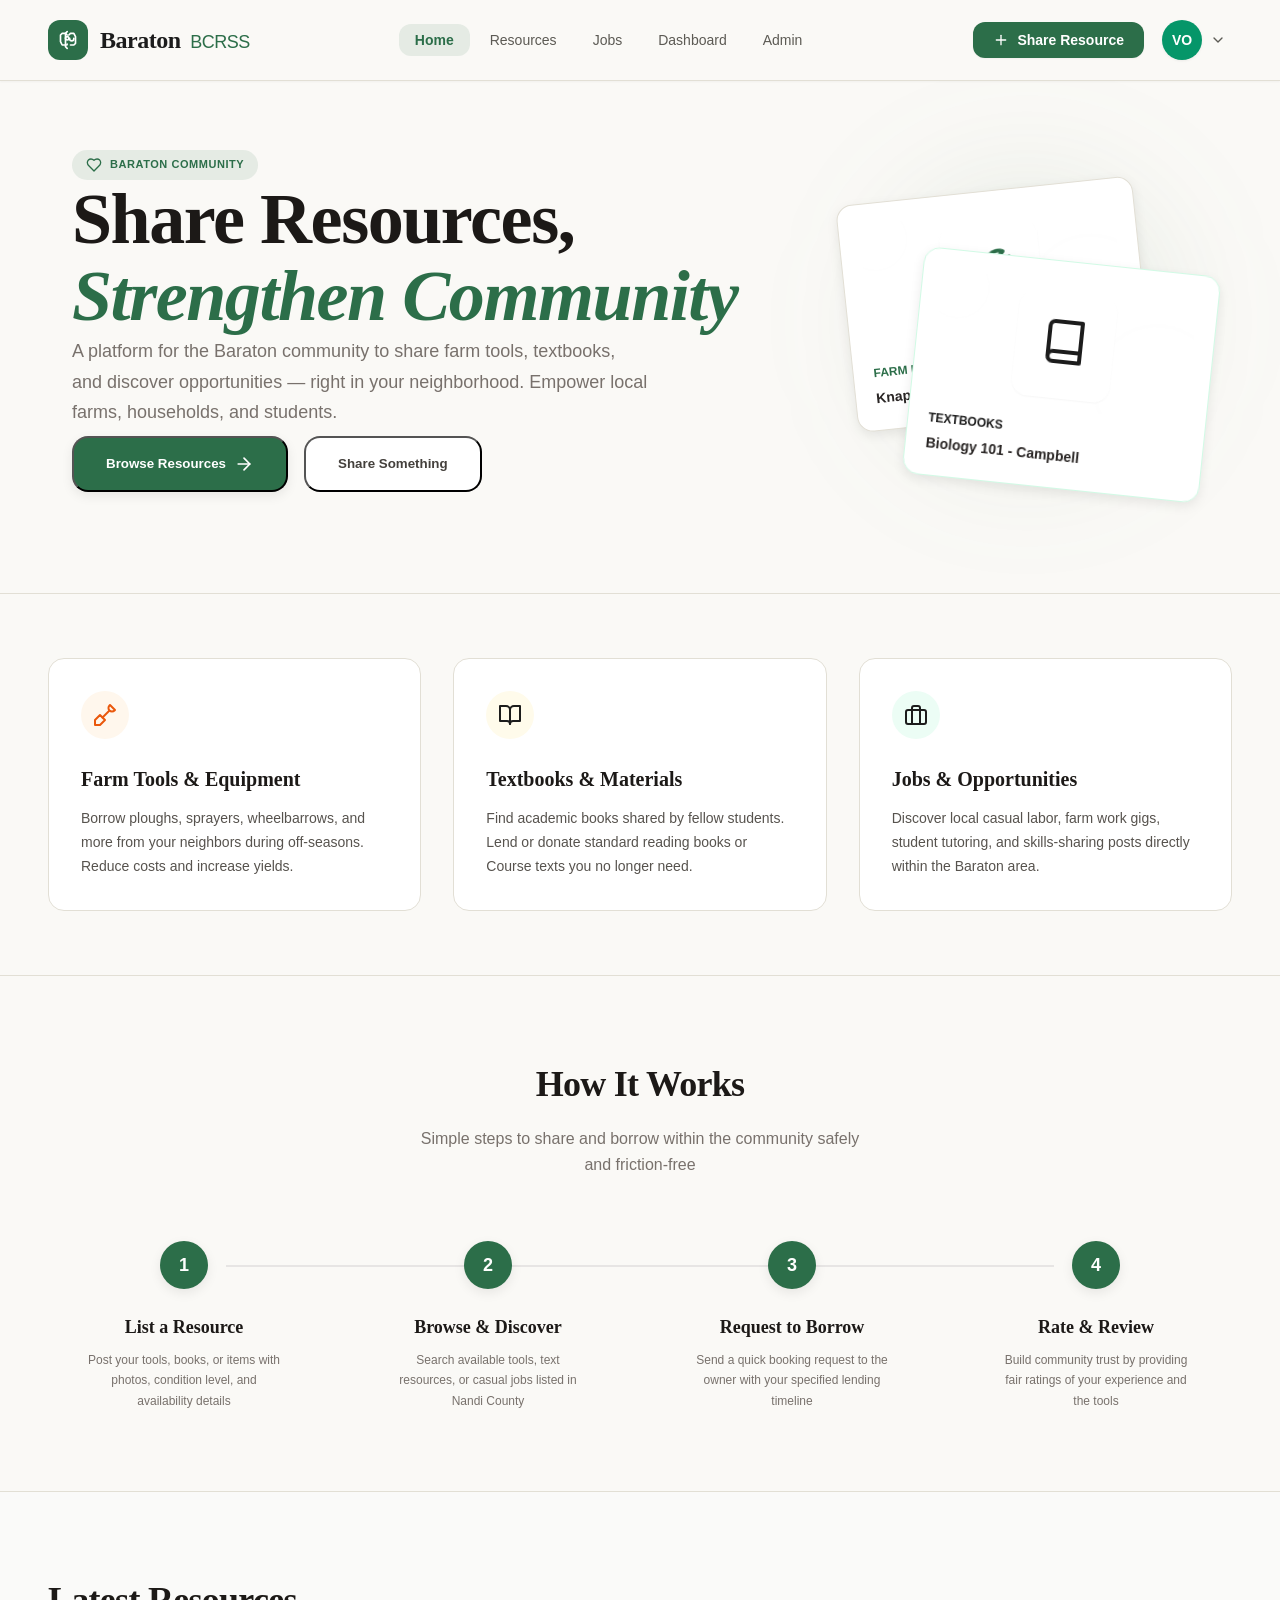
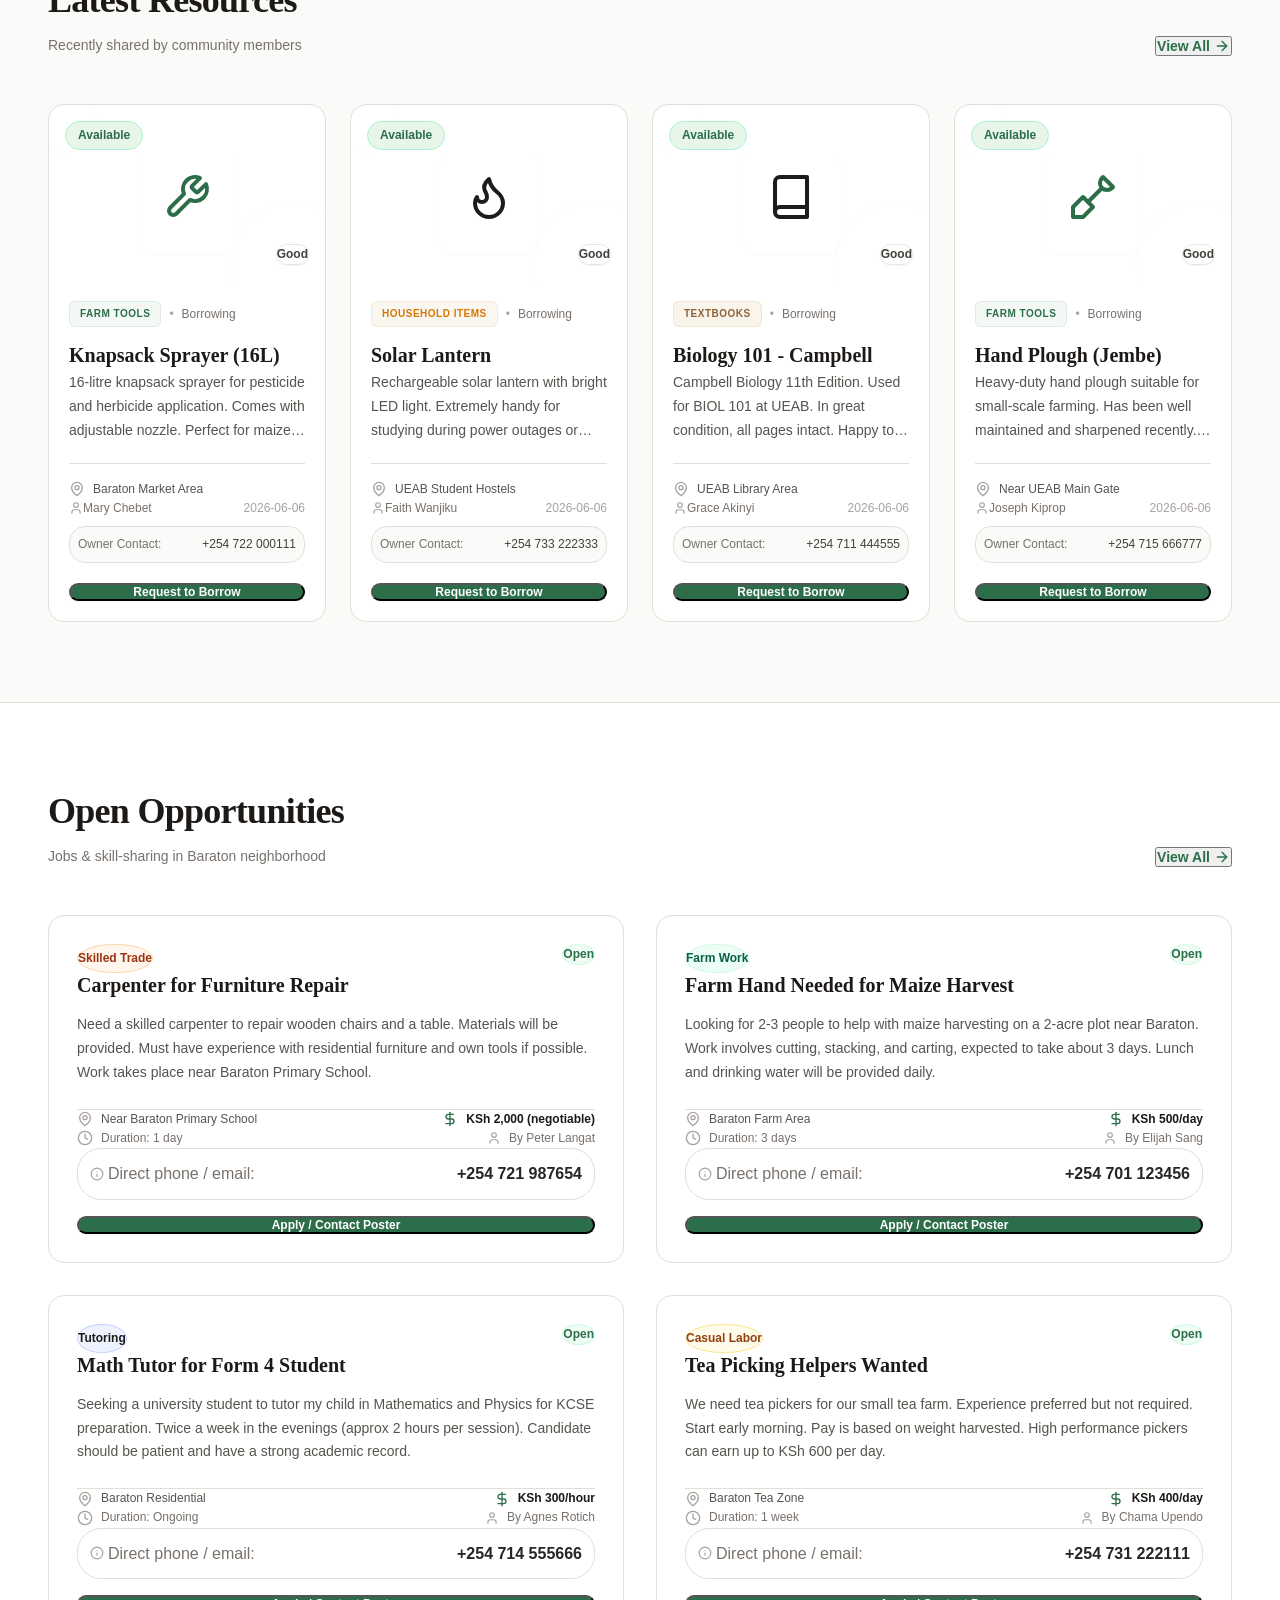
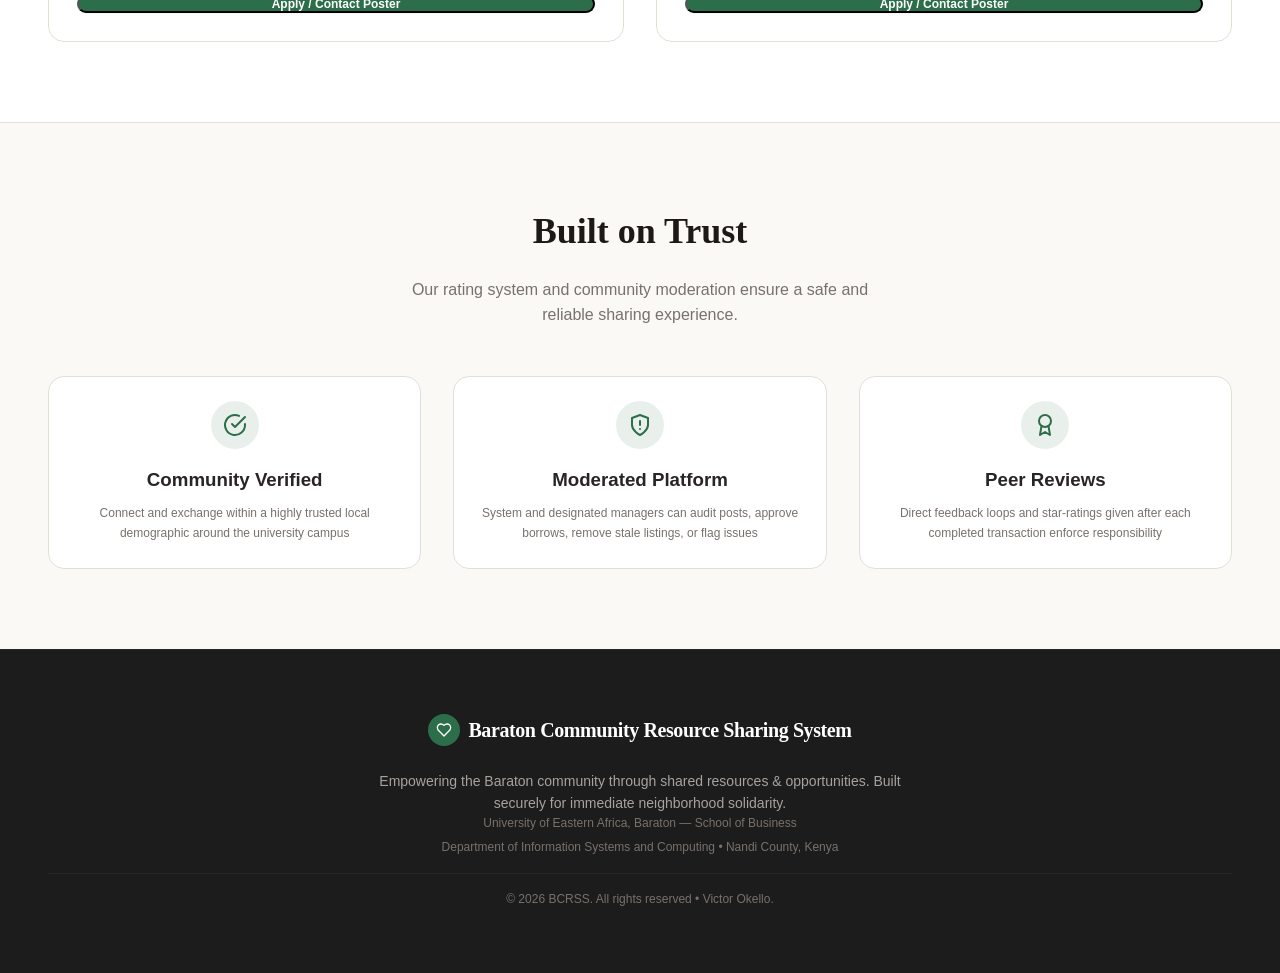
==== frontend/index.html @ 769b5e8b "Restructure repo into backend/ and frontend/ folders\n\n- Moved all Django backend code into backend" ====
<!DOCTYPE html>
<html lang="en">
<head>
  <meta charset="UTF-8">
  <meta name="viewport" content="width=device-width, initial-scale=1.0">
  <title>BCRSS - Baraton Community Resource Sharing System</title>
  <link rel="stylesheet" href="css/style.css">
</head>
<body>
  <div id="app"></div>

  <!-- Modals Container -->
  <div id="modal-container"></div>

  <script src="js/data.js"></script>
  <script src="js/api.js"></script>
  <script src="js/components.js"></script>
  <script src="js/app.js"></script>
</body>
</html>
---- frontend/css/style.css ----
/* ============================================
   BCRSS - Baraton Community Resource Sharing System
   Complete Stylesheet
   ============================================ */

/* ---------- CSS Variables (Design System) ---------- */
:root {
  --color-bg: #faf9f6;
  --color-primary: #2c6e49;
  --color-primary-hover: #205234;
  --color-primary-light: rgba(44, 110, 73, 0.1);
  --color-primary-xlight: rgba(44, 110, 73, 0.05);
  --color-text-dark: #1c1c1c;
  --color-text-medium: #5c5a54;
  --color-text-light: #a8a29e;
  --color-text-muted: #999;
  --color-border: #e2dfd5;
  --color-border-light: #f0ede5;
  --color-card-bg: #ffffff;
  --color-footer-bg: #1c1c1c;
  --color-success: #2c6e49;
  --color-warning: #d97706;
  --color-error: #dc2626;
  --color-available: #2c6e49;
  --color-available-bg: #e8f5e9;
  --color-borrowed: #92400e;
  --color-borrowed-bg: #fef3c7;
  --color-open: #2c6e49;
  --color-open-bg: #e8f5e9;
  --color-filled: #78716c;
  --color-filled-bg: #f5f5f4;

  --font-serif: Georgia, 'Times New Roman', Times, serif;
  --font-sans: -apple-system, BlinkMacSystemFont, 'Segoe UI', Roboto, sans-serif;

  --radius-sm: 8px;
  --radius-md: 12px;
  --radius-lg: 16px;
  --radius-xl: 24px;
  --shadow-xs: 0 1px 2px rgba(0, 0, 0, 0.04);
  --shadow-sm: 0 1px 3px rgba(0, 0, 0, 0.06);
  --shadow-md: 0 4px 12px rgba(0, 0, 0, 0.08);
  --shadow-lg: 0 8px 24px rgba(0, 0, 0, 0.1);
  --shadow-xl: 0 16px 48px rgba(0, 0, 0, 0.15);
}

/* ---------- Reset & Base ---------- */
*, *::before, *::after {
  margin: 0;
  padding: 0;
  box-sizing: border-box;
}

html {
  scroll-behavior: smooth;
  -webkit-font-smoothing: antialiased;
  -moz-osx-font-smoothing: grayscale;
}

body {
  font-family: var(--font-sans);
  background: var(--color-bg);
  color: var(--color-text-dark);
  line-height: 1.6;
  min-height: 100vh;
}

img { max-width: 100%; display: block; }
a { color: inherit; text-decoration: none; }
button { cursor: pointer; font-family: inherit; }
input, select, textarea { font-family: inherit; }

::selection {
  background: var(--color-primary);
  color: white;
}

/* ---------- Layout Utilities ---------- */
.container {
  max-width: 1280px;
  margin: 0 auto;
  padding: 0 24px;
}

@media (min-width: 640px) {
  .container { padding: 0 32px; }
}
@media (min-width: 1024px) {
  .container { padding: 0 48px; }
}

.page-section {
  padding: 40px 0;
}

.min-h-screen {
  min-height: 100vh;
}

/* ---------- Flex & Grid ---------- */
.flex { display: flex; }
.flex-col { flex-direction: column; }
.flex-row { flex-direction: row; }
.flex-wrap { flex-wrap: wrap; }
.flex-1 { flex: 1; }
.items-center { align-items: center; }
.items-start { align-items: flex-start; }
.items-end { align-items: flex-end; }
.justify-center { justify-content: center; }
.justify-between { justify-content: space-between; }
.justify-end { justify-content: flex-end; }
.gap-1 { gap: 4px; }
.gap-2 { gap: 8px; }
.gap-3 { gap: 12px; }
.gap-4 { gap: 16px; }
.gap-6 { gap: 24px; }
.gap-8 { gap: 32px; }
.space-x-1 > * + * { margin-left: 4px; }
.space-x-1_5 > * + * { margin-left: 6px; }
.space-x-2 > * + * { margin-left: 8px; }
.space-x-3 > * + * { margin-left: 12px; }
.space-x-4 > * + * { margin-left: 16px; }
.space-y-1 > * + * { margin-top: 4px; }
.space-y-2 > * + * { margin-top: 8px; }
.space-y-3 > * + * { margin-top: 12px; }
.space-y-4 > * + * { margin-top: 16px; }
.space-y-6 > * + * { margin-top: 24px; }

.grid { display: grid; }
.grid-cols-1 { grid-template-columns: repeat(1, 1fr); }
.grid-cols-2 { grid-template-columns: repeat(2, 1fr); }
.grid-cols-3 { grid-template-columns: repeat(3, 1fr); }
.grid-cols-4 { grid-template-columns: repeat(4, 1fr); }
.grid-cols-12 { grid-template-columns: repeat(12, 1fr); }

/* ---------- Typography ---------- */
.font-serif { font-family: var(--font-serif); }
.font-sans { font-family: var(--font-sans); }
.font-bold { font-weight: 700; }
.font-semibold { font-weight: 600; }
.font-medium { font-weight: 500; }
.font-normal { font-weight: 400; }
.italic { font-style: italic; }
.tracking-tight { letter-spacing: -0.02em; }
.tracking-wide { letter-spacing: 0.02em; }
.tracking-wider { letter-spacing: 0.05em; }
.tracking-widest { letter-spacing: 0.1em; }
.uppercase { text-transform: uppercase; }
.capitalize { text-transform: capitalize; }
.truncate { overflow: hidden; text-overflow: ellipsis; white-space: nowrap; }
.text-left { text-align: left; }
.text-center { text-align: center; }
.text-right { text-align: right; }
.line-clamp-1 { display: -webkit-box; -webkit-line-clamp: 1; -webkit-box-orient: vertical; overflow: hidden; }
.line-clamp-2 { display: -webkit-box; -webkit-line-clamp: 2; -webkit-box-orient: vertical; overflow: hidden; }
.line-clamp-3 { display: -webkit-box; -webkit-line-clamp: 3; -webkit-box-orient: vertical; overflow: hidden; }
.line-clamp-4 { display: -webkit-box; -webkit-line-clamp: 4; -webkit-box-orient: vertical; overflow: hidden; }
.leading-relaxed { line-height: 1.7; }
.leading-tight { line-height: 1.2; }
.break-words { word-break: break-word; }

.text-xs { font-size: 12px; }
.text-sm { font-size: 14px; }
.text-base { font-size: 16px; }
.text-lg { font-size: 18px; }
.text-xl { font-size: 20px; }
.text-2xl { font-size: 24px; }
.text-3xl { font-size: 30px; }
.text-4xl { font-size: 36px; }
.text-5xl { font-size: 48px; }
.text-6xl { font-size: 60px; }
.text-7xl { font-size: 72px; }

/* ---------- Colors (Text) ---------- */
.text-primary { color: var(--color-primary); }
.text-dark { color: var(--color-text-dark); }
.text-medium { color: var(--color-text-medium); }
.text-light { color: var(--color-text-light); }
.text-muted { color: var(--color-text-muted); }
.text-white { color: white; }
.text-error { color: var(--color-error); }
.text-warning { color: var(--color-warning); }
.text-amber-400 { color: #fbbf24; }
.text-amber-800 { color: #92400e; }
.text-red-600 { color: #dc2626; }
.text-red-800 { color: #991b1b; }
.text-stone-300 { color: #d6d3d1; }
.text-stone-400 { color: #a8a29e; }
.text-stone-500 { color: #78716c; }
.text-stone-600 { color: #57534e; }
.text-stone-700 { color: #44403c; }
.text-stone-800 { color: #292524; }
.text-stone-900 { color: #1c1917; }
.text-emerald-800 { color: #065f46; }
.text-orange-600 { color: #ea580c; }
.text-orange-800 { color: #9a3412; }
.text-indigo-500 { color: #6366f1; }

/* ---------- Backgrounds ---------- */
.bg-primary { background: var(--color-primary); }
.bg-primary-hover:hover { background: var(--color-primary-hover); }
.bg-primary-light { background: var(--color-primary-light); }
.bg-primary-xlight { background: var(--color-primary-xlight); }
.bg-page { background: var(--color-bg); }
.bg-card { background: var(--color-card-bg); }
.bg-footer { background: var(--color-footer-bg); }
.bg-transparent { background: transparent; }
.bg-white { background: white; }
.bg-stone-50 { background: #fafaf9; }
.bg-stone-100 { background: #f5f5f4; }
.bg-stone-900 { background: #1c1917; }
.bg-emerald-50 { background: #ecfdf5; }
.bg-amber-50 { background: #fffbeb; }
.bg-amber-100 { background: #fef3c7; }
.bg-orange-50 { background: #fff7ed; }
.bg-indigo-50 { background: #eef2ff; }
.bg-teal-50 { background: #f0fdfa; }
.bg-green-50 { background: #f0fdf4; }
.bg-green-100 { background: #dcfce7; }
.bg-red-50 { background: #fef2f2; }
.bg-purple-100 { background: #f3e8ff; }
.bg-stone-150 { background: #f0ede5; }

/* ---------- Borders ---------- */
.border { border: 1px solid var(--color-border); }
.border-0 { border: none; }
.border-t { border-top: 1px solid var(--color-border); }
.border-b { border-bottom: 1px solid var(--color-border); }
.border-l { border-left: 1px solid var(--color-border); }
.border-r { border-right: 1px solid var(--color-border); }
.border-dashed { border-style: dashed; }
.border-2 { border-width: 2px; }

.border-primary { border-color: var(--color-primary); }
.border-emerald-100 { border-color: #d1fae5; }
.border-emerald-200 { border-color: #a7f3d0; }
.border-amber-100 { border-color: #fde68a; }
.border-amber-200 { border-color: #fcd34d; }
.border-orange-100 { border-color: #fed7aa; }
.border-indigo-100 { border-color: #c7d2fe; }
.border-green-100 { border-color: #bbf7d0; }
.border-red-100 { border-color: #fecaca; }
.border-stone-200 { border-color: #e7e5e4; }
.border-stone-800 { border-color: #292524; }
.border-transparent { border-color: transparent; }

.rounded-sm { border-radius: var(--radius-sm); }
.rounded-md { border-radius: var(--radius-md); }
.rounded-lg { border-radius: var(--radius-lg); }
.rounded-xl { border-radius: var(--radius-xl); }
.rounded-full { border-radius: 50%; }
.rounded-2xl { border-radius: 16px; }
.rounded-3xl { border-radius: 20px; }

/* ---------- Shadows ---------- */
.shadow-xs { box-shadow: var(--shadow-xs); }
.shadow-sm { box-shadow: var(--shadow-sm); }
.shadow-md { box-shadow: var(--shadow-md); }
.shadow-lg { box-shadow: var(--shadow-lg); }
.shadow-xl { box-shadow: var(--shadow-xl); }

/* ---------- Spacing ---------- */
.m-0 { margin: 0; }
.mx-auto { margin-left: auto; margin-right: auto; }
.mt-1 { margin-top: 4px; }
.mt-2 { margin-top: 8px; }
.mt-3 { margin-top: 12px; }
.mt-4 { margin-top: 16px; }
.mt-5 { margin-top: 20px; }
.mt-6 { margin-top: 24px; }
.mt-8 { margin-top: 32px; }
.mt-10 { margin-top: 40px; }
.mt-12 { margin-top: 48px; }
.mt-16 { margin-top: 64px; }
.mb-1 { margin-bottom: 4px; }
.mb-2 { margin-bottom: 8px; }
.mb-3 { margin-bottom: 12px; }
.mb-4 { margin-bottom: 16px; }
.mb-6 { margin-bottom: 24px; }
.mb-8 { margin-bottom: 32px; }
.mb-10 { margin-bottom: 40px; }
.mb-12 { margin-bottom: 48px; }
.mb-16 { margin-bottom: 64px; }
.ml-1 { margin-left: 4px; }
.ml-2 { margin-left: 8px; }
.mr-1 { margin-right: 4px; }
.mr-2 { margin-right: 8px; }

.p-1 { padding: 4px; }
.p-2 { padding: 8px; }
.p-3 { padding: 12px; }
.p-4 { padding: 16px; }
.p-5 { padding: 20px; }
.p-6 { padding: 24px; }
.p-8 { padding: 32px; }
.p-16 { padding: 64px; }

.px-1 { padding-left: 4px; padding-right: 4px; }
.px-2 { padding-left: 8px; padding-right: 8px; }
.px-3 { padding-left: 12px; padding-right: 12px; }
.px-4 { padding-left: 16px; padding-right: 16px; }
.px-5 { padding-left: 20px; padding-right: 20px; }
.px-6 { padding-left: 24px; padding-right: 24px; }
.px-8 { padding-left: 32px; padding-right: 32px; }

.py-1 { padding-top: 4px; padding-bottom: 4px; }
.py-2 { padding-top: 8px; padding-bottom: 8px; }
.py-3 { padding-top: 12px; padding-bottom: 12px; }
.py-4 { padding-top: 16px; padding-bottom: 16px; }
.py-5 { padding-top: 20px; padding-bottom: 20px; }
.py-6 { padding-top: 24px; padding-bottom: 24px; }
.py-8 { padding-top: 32px; padding-bottom: 32px; }
.py-10 { padding-top: 40px; padding-bottom: 40px; }
.py-12 { padding-top: 48px; padding-bottom: 48px; }
.py-16 { padding-top: 64px; padding-bottom: 64px; }
.py-20 { padding-top: 80px; padding-bottom: 80px; }

.pt-2 { padding-top: 8px; }
.pt-4 { padding-top: 16px; }
.pt-6 { padding-top: 24px; }
.pb-20 { padding-bottom: 80px; }
.pl-10 { padding-left: 40px; }
.pr-4 { padding-right: 16px; }

/* ---------- Position ---------- */
.relative { position: relative; }
.absolute { position: absolute; }
.fixed { position: fixed; }
.sticky { position: sticky; }
.inset-0 { top: 0; right: 0; bottom: 0; left: 0; }
.top-0 { top: 0; }
.top-4 { top: 16px; }
.top-6 { top: 24px; }
.left-4 { left: 16px; }
.right-0 { right: 0; }
.right-4 { right: 16px; }
.bottom-4 { bottom: 16px; }
.z-10 { z-index: 10; }
.z-30 { z-index: 30; }
.z-40 { z-index: 40; }
.z-50 { z-index: 50; }
.overflow-hidden { overflow: hidden; }
.overflow-y-auto { overflow-y: auto; }
.overflow-x-auto { overflow-x: auto; }
.pointer-events-none { pointer-events: none; }

/* ---------- Display ---------- */
.block { display: block; }
.inline-block { display: inline-block; }
.inline { display: inline; }
.inline-flex { display: inline-flex; }
.hidden { display: none; }

@media (min-width: 768px) {
  .md\:block { display: block; }
  .md\:hidden { display: none; }
  .md\:flex { display: flex; }
}

/* ---------- Sizing ---------- */
.w-full { width: 100%; }
.w-3 { width: 12px; }
.w-3\.5 { width: 14px; }
.w-4\.5 { width: 18px; }
.h-3\.5 { height: 14px; }
.h-4\.5 { height: 18px; }
.w-4 { width: 16px; }
.w-5 { width: 20px; }
.w-6 { width: 24px; }
.w-7 { width: 28px; }
.w-8 { width: 32px; }
.w-10 { width: 40px; }
.w-12 { width: 48px; }
.w-16 { width: 64px; }
.w-64 { width: 256px; }
.w-72 { width: 288px; }
.min-w-\[700px\] { min-width: 700px; }
.max-w-2xl { max-width: 672px; }
.max-w-3xl { max-width: 768px; }
.max-w-7xl { max-width: 1280px; }
.max-w-lg { max-width: 512px; }
.max-w-md { max-width: 448px; }
.max-w-sm { max-width: 384px; }
.max-w-xl { max-width: 576px; }
.max-w-\[200px\] { max-width: 200px; }

.h-0_5 { height: 2px; }
.h-3 { height: 12px; }
.h-4 { height: 16px; }
.h-5 { height: 20px; }
.h-6 { height: 24px; }
.h-7 { height: 28px; }
.h-8 { height: 32px; }
.h-10 { height: 40px; }
.h-12 { height: 48px; }
.h-16 { height: 64px; }
.h-20 { height: 80px; }
.h-32 { height: 128px; }
.h-44 { height: 176px; }
.h-48 { height: 192px; }
.h-96 { height: 384px; }

/* ---------- Effects ---------- */
.opacity-5 { opacity: 0.05; }
.cursor-pointer { cursor: pointer; }
.cursor-not-allowed { cursor: not-allowed; }
.select-none { user-select: none; }

/* ---------- Transitions ---------- */
.transition-all {
  transition: all 0.2s ease;
}
.transition-colors {
  transition: color 0.2s ease, background-color 0.2s ease, border-color 0.2s ease;
}
.transition-transform {
  transition: transform 0.3s ease;
}
.duration-200 { transition-duration: 0.2s; }
.duration-300 { transition-duration: 0.3s; }

/* Hover Effects */
.hover\:scale-105:hover { transform: scale(1.05); }
.hover\:translate-y-\[-2px\]:hover { transform: translateY(-2px); }
.hover\:translate-y-\[-1px\]:hover { transform: translateY(-1px); }
.hover\:translate-x-1:hover { transform: translateX(4px); }
.hover\:rotate-0:hover { transform: rotate(0deg); }
.active\:scale-95:active { transform: scale(0.95); }
.active\:scale-\[0\.98\]:active { transform: scale(0.98); }
.group:hover .group-hover\:scale-105 { transform: scale(1.05); }
.group:hover .group-hover\:translate-x-1 { transform: translateX(4px); }

/* ---------- Animation ---------- */
@keyframes fadeIn {
  from { opacity: 0; transform: translateY(10px); }
  to { opacity: 1; transform: translateY(0); }
}
@keyframes spin {
  from { transform: rotate(0deg); }
  to { transform: rotate(360deg); }
}
.animate-fade-in { animation: fadeIn 0.4s ease; }
.animate-spin-slow { animation: spin 3s linear infinite; }

/* ---------- Backdrop Blur ---------- */
.backdrop-blur-xs { backdrop-filter: blur(4px); }
.backdrop-blur-md { backdrop-filter: blur(12px); }

/* ---------- Dividers ---------- */
.divide-y > * + * { border-top: 1px solid var(--color-border); }
.divide-stone-100 > * + * { border-top-color: #f5f5f4; }
.divide-stone-150 > * + * { border-top-color: #f0ede5; }

/* ---------- ========== CUSTOM COMPONENT STYLES ========== ---------- */

/* ---------- Sticky Header ---------- */
.app-header {
  position: sticky;
  top: 0;
  z-index: 40;
  width: 100%;
  background: rgba(250, 249, 246, 0.95);
  backdrop-filter: blur(12px);
  border-bottom: 1px solid var(--color-border);
  box-shadow: var(--shadow-xs);
}

.app-header-inner {
  display: flex;
  justify-content: space-between;
  align-items: center;
  height: 80px;
}

/* Logo */
.logo {
  display: flex;
  align-items: center;
  gap: 12px;
  cursor: pointer;
}
.logo-icon {
  width: 40px;
  height: 40px;
  border-radius: 12px;
  background: var(--color-primary);
  color: white;
  display: flex;
  align-items: center;
  justify-content: center;
  transition: transform 0.3s ease;
}
.logo:hover .logo-icon { transform: scale(1.05); }
.logo-text {
  font-family: var(--font-serif);
  font-size: 24px;
  font-weight: 700;
  letter-spacing: -0.02em;
  color: var(--color-text-dark);
  transition: color 0.2s;
}
.logo:hover .logo-text { color: var(--color-primary); }
.logo-accent {
  font-family: var(--font-sans);
  font-size: 18px;
  font-weight: 500;
  color: var(--color-primary);
  margin-left: 4px;
}

/* Navigation */
.nav-desktop {
  display: none;
}
@media (min-width: 768px) {
  .nav-desktop { display: flex; gap: 4px; }
}

.nav-btn {
  padding: 8px 16px;
  border-radius: 12px;
  font-size: 14px;
  font-weight: 500;
  border: none;
  background: transparent;
  color: var(--color-text-medium);
  transition: all 0.2s;
  display: flex;
  align-items: center;
  gap: 6px;
}
.nav-btn:hover {
  background: rgba(226, 223, 213, 0.45);
  color: var(--color-text-dark);
}
.nav-btn.active {
  background: var(--color-primary-light);
  color: var(--color-primary);
  font-weight: 600;
}

/* Action Buttons */
.share-btn {
  padding: 10px 20px;
  background: var(--color-primary);
  color: white;
  font-size: 14px;
  font-weight: 600;
  border: none;
  border-radius: 12px;
  display: flex;
  align-items: center;
  gap: 8px;
  box-shadow: var(--shadow-xs);
  transition: all 0.2s;
}
.share-btn:hover {
  background: var(--color-primary-hover);
  transform: scale(1.02);
}
.share-btn:active {
  transform: scale(0.98);
}

/* Profile Dropdown */
.profile-btn {
  display: flex;
  align-items: center;
  gap: 8px;
  padding: 6px;
  border-radius: 12px;
  border: none;
  background: transparent;
  transition: background 0.2s;
}
.profile-btn:hover { background: rgba(226, 223, 213, 0.45); }

.avatar {
  width: 40px;
  height: 40px;
  border-radius: 50%;
  display: flex;
  align-items: center;
  justify-content: center;
  font-weight: 700;
  font-size: 14px;
  box-shadow: var(--shadow-sm);
}

.avatar-sm {
  width: 28px;
  height: 28px;
  border-radius: 50%;
  display: flex;
  align-items: center;
  justify-content: center;
  font-weight: 700;
  font-size: 12px;
}

/* Avatar Colors */
.bg-emerald-600 { background: #059669; }
.bg-blue-600 { background: #2563eb; }
.bg-indigo-600 { background: #4f46e5; }
.bg-teal-600 { background: #0d9488; }
.bg-cyan-600 { background: #0891b2; }
.bg-orange-600 { background: #ea580c; }
.bg-amber-600 { background: #d97706; }
.text-white { color: white; }

/* ---------- Dropdown Menu ---------- */
.dropdown-overlay {
  position: fixed;
  inset: 0;
  z-index: 30;
}
.dropdown-menu {
  position: absolute;
  right: 0;
  margin-top: 12px;
  width: 288px;
  background: var(--color-bg);
  border: 1px solid var(--color-border);
  border-radius: 16px;
  box-shadow: var(--shadow-xl);
  z-index: 40;
  overflow: hidden;
  transform-origin: top right;
}
.dropdown-header {
  padding: 16px;
  background: rgba(245, 245, 244, 0.6);
  border-bottom: 1px solid var(--color-border);
}
.dropdown-section {
  padding: 4px;
  border-bottom: 1px solid var(--color-border);
}
.dropdown-footer {
  padding: 4px;
  background: rgba(245, 245, 244, 0.3);
}

.dropdown-item {
  width: 100%;
  text-align: left;
  padding: 8px 14px;
  font-size: 14px;
  color: var(--color-text-medium);
  background: transparent;
  border: none;
  border-radius: 12px;
  display: flex;
  align-items: center;
  gap: 10px;
  transition: background 0.2s, color 0.2s;
}
.dropdown-item:hover {
  background: rgba(226, 223, 213, 0.4);
  color: var(--color-text-dark);
}
.dropdown-item.active-sim {
  background: var(--color-primary-light);
  color: var(--color-primary);
  font-weight: 500;
}

/* ---------- Hero Section ---------- */
.hero-section {
  padding: 48px 24px 80px;
}
.hero-grid {
  display: grid;
  grid-template-columns: 1fr;
  gap: 48px;
  align-items: center;
}
@media (min-width: 1024px) {
  .hero-grid { grid-template-columns: 8fr 4fr; }
}

.hero-badge {
  display: inline-flex;
  align-items: center;
  gap: 8px;
  padding: 6px 14px;
  border-radius: 50px;
  background: var(--color-primary-light);
  color: var(--color-primary);
  font-weight: 500;
  font-size: 13px;
}
.hero-badge-text {
  font-weight: 600;
  text-transform: uppercase;
  letter-spacing: 0.05em;
  font-size: 11px;
}
.hero-title {
  font-family: var(--font-serif);
  font-size: 48px;
  font-weight: 700;
  color: #1c1917;
  line-height: 1.08;
  letter-spacing: -0.02em;
}
.hero-title-highlight {
  color: var(--color-primary);
  font-style: italic;
}
@media (min-width: 640px) {
  .hero-title { font-size: 60px; }
}
@media (min-width: 768px) {
  .hero-title { font-size: 72px; }
}
.hero-desc {
  color: #78716c;
  font-size: 18px;
  max-width: 576px;
  line-height: 1.7;
}

/* ---------- Bento Cards (Home) ---------- */
.bento-visual {
  position: relative;
  height: 384px;
  display: flex;
  align-items: center;
  justify-content: center;
}
.bento-glow {
  position: absolute;
  width: 288px;
  height: 288px;
  background: radial-gradient(circle, rgba(44, 110, 73, 0.15), rgba(163, 177, 138, 0.05));
  border-radius: 50%;
  filter: blur(64px);
}
.bento-card {
  position: absolute;
  background: white;
  padding: 20px;
  border-radius: 16px;
  box-shadow: var(--shadow-md);
  border: 1px solid var(--color-border);
  transition: transform 0.3s;
}
.bento-card:hover { transform: rotate(0deg); }

/* ---------- Feature Cards ---------- */
.feature-card {
  background: white;
  padding: 32px;
  border-radius: 16px;
  border: 1px solid var(--color-border);
  cursor: pointer;
  transition: all 0.2s;
}
.feature-card:hover {
  border-color: var(--color-primary);
  box-shadow: var(--shadow-md);
}

/* ---------- How It Works ---------- */
.step-number {
  width: 48px;
  height: 48px;
  border-radius: 50%;
  background: var(--color-primary);
  color: white;
  display: flex;
  align-items: center;
  justify-content: center;
  font-weight: 700;
  font-size: 18px;
  box-shadow: var(--shadow-md);
  margin-bottom: 24px;
  position: relative;
  z-index: 10;
}

/* ---------- Resource Cards ---------- */
.resource-card {
  background: white;
  border-radius: 16px;
  overflow: hidden;
  border: 1px solid var(--color-border);
  transition: all 0.3s;
  display: flex;
  flex-direction: column;
}
.resource-card:hover {
  border-color: #a7f3d0;
  box-shadow: var(--shadow-md);
}
.resource-card-image {
  position: relative;
  height: 176px;
  overflow: hidden;
}
.resource-card-body {
  padding: 20px;
  flex: 1;
  display: flex;
  flex-direction: column;
}

/* ---------- Job Cards ---------- */
.job-card {
  background: var(--color-bg);
  padding: 24px;
  border-radius: 16px;
  border: 1px solid var(--color-border);
  transition: all 0.2s;
}
.job-card:hover {
  border-color: #a7f3d0;
  box-shadow: var(--shadow-md);
}

.job-card-white {
  background: white;
  padding: 28px;
  border-radius: 16px;
  border: 1px solid var(--color-border);
  transition: all 0.3s;
  display: flex;
  flex-direction: column;
}
.job-card-white:hover {
  border-color: #a7f3d0;
  box-shadow: var(--shadow-md);
}

/* ---------- Badges ---------- */
.badge {
  display: inline-flex;
  padding: 4px 12px;
  border-radius: 50px;
  font-size: 12px;
  font-weight: 700;
}
.badge-sm {
  display: inline-flex;
  padding: 2px 8px;
  border-radius: 50px;
  font-size: 10px;
  font-weight: 700;
}
.badge-available {
  background: var(--color-available-bg);
  color: var(--color-available);
  border: 1px solid #a7f3d0;
}
.badge-borrowed {
  background: var(--color-borrowed-bg);
  color: var(--color-borrowed);
  border: 1px solid #fcd34d;
}
.badge-open {
  background: var(--color-open-bg);
  color: var(--color-open);
  border: 1px solid #a7f3d0;
}
.badge-filled {
  background: var(--color-filled-bg);
  color: var(--color-filled);
  border: 1px solid #d6d3d1;
}
.badge-pending {
  background: #fef3c7;
  color: #92400e;
}
.badge-approved {
  background: #d1fae5;
  color: #065f46;
}
.badge-declined {
  background: #fef2f2;
  color: #991b1b;
}
.badge-returned {
  background: #f5f5f4;
  color: #57534e;
}
.badge-admin {
  background: #f3e8ff;
  color: #7c3aed;
}
.badge-member {
  background: #f5f5f4;
  color: #57534e;
}

/* ---------- Category Tags ---------- */
.cat-tag {
  font-size: 10px;
  font-weight: 700;
  text-transform: uppercase;
  letter-spacing: 0.05em;
  padding: 4px 10px;
  border-radius: 6px;
}
.cat-tag-farm {
  background: var(--color-primary-xlight);
  color: var(--color-primary);
  border: 1px solid rgba(44, 110, 73, 0.1);
}
.cat-tag-textbook {
  background: #f9f5eb;
  color: #8c6239;
  border: 1px solid rgba(140, 98, 57, 0.1);
}
.cat-tag-household {
  background: #faf6f0;
  color: #d97706;
  border: 1px solid rgba(217, 119, 6, 0.1);
}

/* ---------- Modal ---------- */
.modal-overlay {
  position: fixed;
  inset: 0;
  z-index: 50;
  overflow-y: auto;
}
.modal-backdrop {
  position: fixed;
  inset: 0;
  background: rgba(28, 25, 23, 0.6);
  backdrop-filter: blur(4px);
  transition: opacity 0.2s;
}
.modal-container {
  display: flex;
  min-height: 100%;
  align-items: center;
  justify-content: center;
  padding: 16px;
}
.modal-panel {
  position: relative;
  transform: none;
  overflow: hidden;
  border-radius: 20px;
  background: var(--color-bg);
  text-align: left;
  box-shadow: var(--shadow-xl);
  width: 100%;
  border: 1px solid var(--color-border);
}
.modal-panel-sm {
  max-width: 512px;
}
.modal-panel-md {
  max-width: 576px;
}
.modal-panel-lg {
  max-width: 672px;
}
.modal-header {
  display: flex;
  align-items: center;
  justify-content: space-between;
  padding: 18px 24px;
  border-bottom: 1px solid var(--color-border);
  background: rgba(245, 245, 244, 0.4);
}
.modal-close {
  padding: 4px;
  border-radius: 50%;
  color: var(--color-text-light);
  background: transparent;
  border: none;
  transition: background 0.2s;
}
.modal-close:hover { background: #e7e5e4; }
.modal-body {
  padding: 24px;
  display: flex;
  flex-direction: column;
  gap: 20px;
}
.modal-footer {
  display: flex;
  justify-content: flex-end;
  gap: 12px;
  padding-top: 16px;
  border-top: 1px solid var(--color-border);
  margin-top: 16px;
}

/* ---------- Form Elements ---------- */
.form-label {
  font-size: 12px;
  font-weight: 700;
  text-transform: uppercase;
  letter-spacing: 0.05em;
  display: block;
  margin-bottom: 4px;
  color: #44403c;
}

.input-field {
  width: 100%;
  padding: 12px 16px;
  background: white;
  border: 1px solid var(--color-border);
  border-radius: 12px;
  font-size: 14px;
  outline: none;
  transition: border-color 0.2s, box-shadow 0.2s;
}
.input-field:focus {
  border-color: var(--color-primary);
  box-shadow: 0 0 0 3px rgba(44, 110, 73, 0.1);
}
.input-field::placeholder { color: #a8a29e; }

.input-field-sm {
  width: 100%;
  padding: 8px 12px;
  background: white;
  border: 1px solid var(--color-border);
  border-radius: 12px;
  font-size: 12px;
  outline: none;
  transition: border-color 0.2s, box-shadow 0.2s;
}
.input-field-sm:focus {
  border-color: var(--color-primary);
  box-shadow: 0 0 0 3px rgba(44, 110, 73, 0.1);
}

.textarea-field {
  width: 100%;
  padding: 12px 16px;
  background: white;
  border: 1px solid var(--color-border);
  border-radius: 12px;
  font-size: 14px;
  outline: none;
  resize: vertical;
  transition: border-color 0.2s, box-shadow 0.2s;
}
.textarea-field:focus {
  border-color: var(--color-primary);
  box-shadow: 0 0 0 3px rgba(44, 110, 73, 0.1);
}

.textarea-field-sm {
  width: 100%;
  padding: 12px 16px;
  background: white;
  border: 1px solid var(--color-border);
  border-radius: 12px;
  font-size: 12px;
  outline: none;
  resize: vertical;
  transition: border-color 0.2s, box-shadow 0.2s;
}
.textarea-field-sm:focus {
  border-color: var(--color-primary);
  box-shadow: 0 0 0 3px rgba(44, 110, 73, 0.1);
}

.select-field {
  width: 100%;
  padding: 12px 16px;
  background: var(--color-bg);
  border: 1px solid var(--color-border);
  border-radius: 12px;
  font-size: 14px;
  color: #44403c;
  outline: none;
  cursor: pointer;
  appearance: none;
  background-image: url("data:image/svg+xml,%3Csvg xmlns='http://www.w3.org/2000/svg' viewBox='0 0 24 24' fill='none' stroke='%23888' stroke-width='2' stroke-linecap='round' stroke-linejoin='round'%3E%3Cpolyline points='6 9 12 15 18 9'%3E%3C/polyline%3E%3C/svg%3E");
  background-position: right 12px center;
  background-size: 16px;
  background-repeat: no-repeat;
  padding-right: 40px;
}
.select-field:focus {
  border-color: var(--color-primary);
  box-shadow: 0 0 0 3px rgba(44, 110, 73, 0.1);
}

.select-field-sm {
  width: 100%;
  padding: 8px 12px;
  background: #fafaf9;
  border: 1px solid #e7e5e4;
  border-radius: 6px;
  font-size: 12px;
  outline: none;
  cursor: pointer;
}
.select-field-sm:focus {
  border-color: var(--color-primary);
  box-shadow: 0 0 0 3px rgba(44, 110, 73, 0.1);
}

/* ---------- Buttons ---------- */
.btn-primary {
  padding: 10px 24px;
  background: var(--color-primary);
  color: white;
  font-weight: 600;
  border: none;
  border-radius: 12px;
  font-size: 14px;
  transition: all 0.2s;
  box-shadow: var(--shadow-xs);
}
.btn-primary:hover { background: var(--color-primary-hover); }

.btn-primary-sm {
  padding: 8px 16px;
  background: var(--color-primary);
  color: white;
  font-weight: 600;
  border: none;
  border-radius: 12px;
  font-size: 12px;
  transition: all 0.2s;
  box-shadow: var(--shadow-xs);
}
.btn-primary-sm:hover { background: var(--color-primary-hover); }

.btn-secondary {
  padding: 10px 20px;
  background: #f5f5f4;
  color: #44403c;
  font-weight: 600;
  border: none;
  border-radius: 12px;
  font-size: 14px;
  transition: all 0.2s;
}
.btn-secondary:hover { background: #e7e5e4; }

.btn-secondary-sm {
  padding: 8px 16px;
  background: #f5f5f4;
  color: #44403c;
  font-weight: 600;
  border: none;
  border-radius: 12px;
  font-size: 12px;
  transition: all 0.2s;
}
.btn-secondary-sm:hover { background: #e7e5e4; }

.btn-outline {
  padding: 8px 16px;
  background: transparent;
  color: #57534e;
  font-weight: 600;
  border: 1px solid var(--color-border);
  border-radius: 12px;
  font-size: 12px;
  transition: all 0.2s;
}
.btn-outline:hover { background: #fafaf9; }

.btn-ghost {
  padding: 10px 20px;
  background: transparent;
  color: var(--color-text-medium);
  font-weight: 600;
  border: none;
  border-radius: 12px;
  font-size: 14px;
  transition: all 0.2s;
}
.btn-ghost:hover { background: rgba(226, 223, 213, 0.4); }

.btn-danger-sm {
  padding: 4px 10px;
  background: transparent;
  color: #dc2626;
  font-weight: 600;
  border: 1px solid transparent;
  border-radius: 6px;
  font-size: 12px;
  transition: all 0.2s;
}
.btn-danger-sm:hover { background: #fef2f2; border-color: #fecaca; }

.btn-disabled {
  background: #f5f5f4;
  color: #a8a29e;
  cursor: not-allowed;
}

.btn-approve {
  padding: 6px 12px;
  background: var(--color-primary);
  color: white;
  font-weight: 600;
  border: none;
  border-radius: 8px;
  font-size: 12px;
  box-shadow: var(--shadow-xs);
  transition: background 0.2s;
}
.btn-approve:hover { background: #065f46; }

.btn-decline {
  padding: 6px 12px;
  background: transparent;
  color: #57534e;
  font-weight: 600;
  border: 1px solid var(--color-border);
  border-radius: 8px;
  font-size: 12px;
  transition: background 0.2s;
}
.btn-decline:hover { background: #fafaf9; }

/* ---------- Tables ---------- */
.data-table {
  width: 100%;
  text-align: left;
  border-collapse: collapse;
  min-width: 700px;
}
.data-table th {
  padding: 18px 24px;
  font-size: 12px;
  font-weight: 600;
  color: #57534e;
  text-transform: uppercase;
  letter-spacing: 0.05em;
  background: #fafaf9;
  border-bottom: 1px solid var(--color-border);
}
.data-table td {
  padding: 16px 24px;
  font-size: 14px;
}
.data-table tbody tr {
  border-bottom: 1px solid #f5f5f4;
  transition: background 0.15s;
}
.data-table tbody tr:hover { background: rgba(250, 250, 249, 0.5); }

/* ---------- Filter Bar ---------- */
.filter-bar {
  background: white;
  padding: 16px;
  border-radius: 16px;
  border: 1px solid var(--color-border);
  box-shadow: var(--shadow-xs);
  margin-bottom: 32px;
}

/* ---------- Metric/Tile Cards ---------- */
.metric-card {
  background: white;
  padding: 24px;
  border-radius: 16px;
  border: 1px solid var(--color-border);
  box-shadow: var(--shadow-xs);
}
.metric-icon {
  width: 48px;
  height: 48px;
  border-radius: 12px;
  display: flex;
  align-items: center;
  justify-content: center;
  flex-shrink: 0;
}

/* ---------- Dashboard Section Cards ---------- */
.dashboard-card {
  background: white;
  border-radius: 16px;
  border: 1px solid var(--color-border);
  padding: 24px;
  box-shadow: var(--shadow-xs);
}

/* ---------- Tabs ---------- */
.tab-bar {
  display: flex;
  gap: 8px;
  border-bottom: 1px solid var(--color-border);
  padding-bottom: 1px;
  margin-bottom: 32px;
}
.tab-btn {
  padding: 12px 20px;
  font-size: 14px;
  font-weight: 600;
  border: none;
  background: transparent;
  color: #78716c;
  border-bottom: 2px solid transparent;
  transition: all 0.2s;
}
.tab-btn:hover { color: #292524; }
.tab-btn.active {
  border-bottom-color: var(--color-primary);
  color: var(--color-primary);
}

.sub-tab-bar {
  display: flex;
  gap: 8px;
}
.sub-tab-btn {
  padding: 12px 20px;
  font-size: 14px;
  font-weight: 600;
  border: none;
  background: transparent;
  border-bottom: 2px solid transparent;
  transition: all 0.2s;
  color: #78716c;
}
.sub-tab-btn:hover { color: #292524; }
.sub-tab-btn.active {
  border-bottom-color: var(--color-primary);
  color: var(--color-primary);
}

.admin-tab-btn {
  padding: 12px 18px;
  font-size: 13px;
  font-weight: 600;
  border: none;
  border-radius: 12px 12px 0 0;
  transition: all 0.2s;
  color: #78716c;
  background: transparent;
}
.admin-tab-btn:hover { color: #292524; }
.admin-tab-btn.active {
  background: white;
  border: 1px solid var(--color-border);
  border-bottom: none;
  color: var(--color-primary);
  font-weight: 700;
  box-shadow: var(--shadow-xs);
}

/* ---------- Search Input ---------- */
.search-wrapper {
  position: relative;
}
.search-icon {
  position: absolute;
  left: 14px;
  top: 14px;
  width: 16px;
  height: 16px;
  color: var(--color-text-light);
}
.search-input {
  width: 100%;
  padding: 12px 16px 12px 40px;
  background: var(--color-bg);
  border: 1px solid var(--color-border);
  border-radius: 12px;
  font-size: 14px;
  outline: none;
  transition: border-color 0.2s, box-shadow 0.2s;
}
.search-input:focus {
  border-color: var(--color-primary);
  box-shadow: 0 0 0 3px rgba(44, 110, 73, 0.1);
}

/* ---------- Empty State ---------- */
.empty-state {
  background: white;
  border-radius: 16px;
  border: 1px solid var(--color-border);
  padding: 64px;
  text-align: center;
  box-shadow: var(--shadow-xs);
}

/* ---------- Footer ---------- */
.app-footer {
  background: var(--color-footer-bg);
  color: #d6d3d1;
  padding: 64px 0;
  border-top: 1px solid #292524;
  text-align: center;
}
.footer-text {
  color: #a8a29e;
  font-size: 14px;
  max-width: 576px;
  margin: 0 auto;
}
.footer-meta {
  font-size: 12px;
  color: #78716c;
}
.footer-divider {
  border-top: 1px solid #292524;
  margin-top: 16px;
  padding-top: 16px;
}

/* ---------- Icon Placeholder (for image items) ---------- */
.icon-placeholder {
  display: flex;
  align-items: center;
  justify-content: center;
  position: relative;
  overflow: hidden;
  transition: all 0.3s;
}
.icon-placeholder .bg-pattern {
  position: absolute;
  inset: 0;
  opacity: 0.05;
  pointer-events: none;
}
.icon-placeholder .icon-circle {
  padding: 24px;
  background: rgba(255,255,255,0.6);
  backdrop-filter: blur(4px);
  border-radius: 16px;
  box-shadow: var(--shadow-xs);
  border: 1px solid rgba(255,255,255,0.4);
  transform: scale(1);
  transition: transform 0.3s;
}
.icon-placeholder:hover .icon-circle { transform: scale(1.05); }

/* ---------- Stars (Reviews) ---------- */
.star { color: #e7e5e4; }
.star.filled { color: #fbbf24; fill: #fbbf24; }

/* ---------- Loading States ---------- */
.loading-spinner {
  width: 24px;
  height: 24px;
  border: 3px solid var(--color-border);
  border-top-color: var(--color-primary);
  border-radius: 50%;
  animation: spin 0.6s linear infinite;
  margin: 0 auto;
}

/* ---------- Mobile Header ---------- */
@media (max-width: 767px) {
  .mobile-header-actions {
    display: flex;
    align-items: center;
    gap: 8px;
  }
  .mobile-menu-btn {
    padding: 8px;
    border-radius: 12px;
    border: 1px solid var(--color-border);
    background: transparent;
    color: var(--color-text-medium);
  }
  .mobile-drawer {
    border-top: 1px solid var(--color-border);
    background: rgba(250, 249, 246, 0.95);
    padding: 16px 24px;
  }
}

/* ---------- Responsive Grid ---------- */
@media (min-width: 640px) {
  .sm\:grid-cols-2 { grid-template-columns: repeat(2, 1fr); }
  .sm\:flex-row { flex-direction: row; }
  .sm\:text-xl { font-size: 20px; }
  .sm\:text-4xl { font-size: 36px; }
  .sm\:text-5xl { font-size: 48px; }
  .sm\:text-6xl { font-size: 60px; }
  .sm\:text-base { font-size: 16px; }
}
@media (min-width: 768px) {
  .md\:col-span-3 { grid-column: span 3; }
  .md\:col-span-4 { grid-column: span 4; }
  .md\:col-span-6 { grid-column: span 6; }
  .md\:col-span-8 { grid-column: span 8; }
  .md\:grid-cols-2 { grid-template-columns: repeat(2, 1fr); }
  .md\:grid-cols-3 { grid-template-columns: repeat(3, 1fr); }
  .md\:grid-cols-4 { grid-template-columns: repeat(4, 1fr); }
  .md\:grid-cols-12 { grid-template-columns: repeat(12, 1fr); }
  .md\:flex-row { flex-direction: row; }
  .md\:items-center { align-items: center; }
  .md\:justify-between { justify-content: space-between; }
  .md\:mt-0 { margin-top: 0; }
}
@media (min-width: 1024px) {
  .lg\:col-span-3 { grid-column: span 3; }
  .lg\:col-span-4 { grid-column: span 4; }
  .lg\:col-span-8 { grid-column: span 8; }
  .lg\:grid-cols-3 { grid-template-columns: repeat(3, 1fr); }
  .lg\:grid-cols-4 { grid-template-columns: repeat(4, 1fr); }
  .lg\:block { display: block; }
  .hidden\:lg\:block { display: block; }
}

/* ---------- Misc ---------- */
.search-highlight { background: #fef08a; }
.hr-divider { border: none; border-top: 1px solid var(--color-border); margin: 0; }

/* Upload Zone */
.upload-zone {
  border: 2px dashed var(--color-border);
  border-radius: 12px;
  padding: 18px;
  display: flex;
  flex-direction: column;
  align-items: center;
  justify-content: center;
  cursor: pointer;
  background: white;
  transition: border-color 0.2s;
}
.upload-zone:hover { border-color: var(--color-primary); }
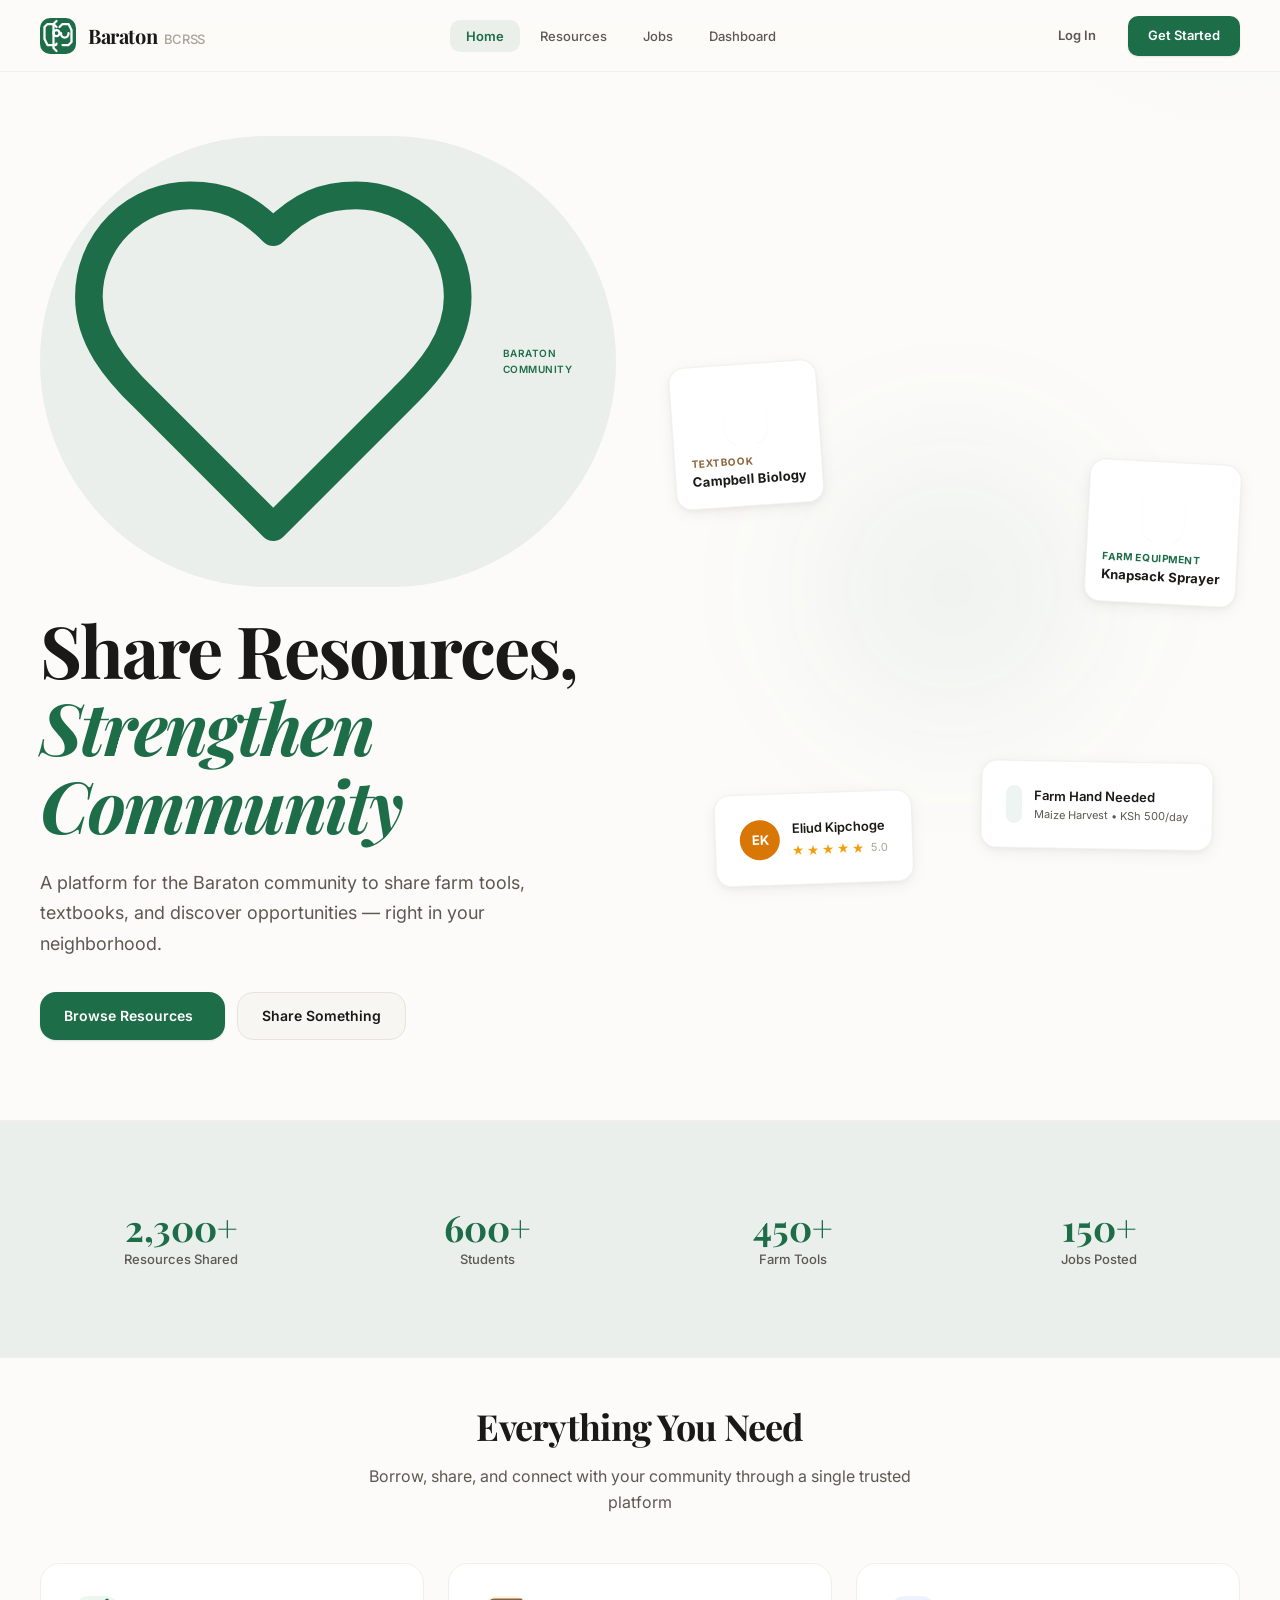
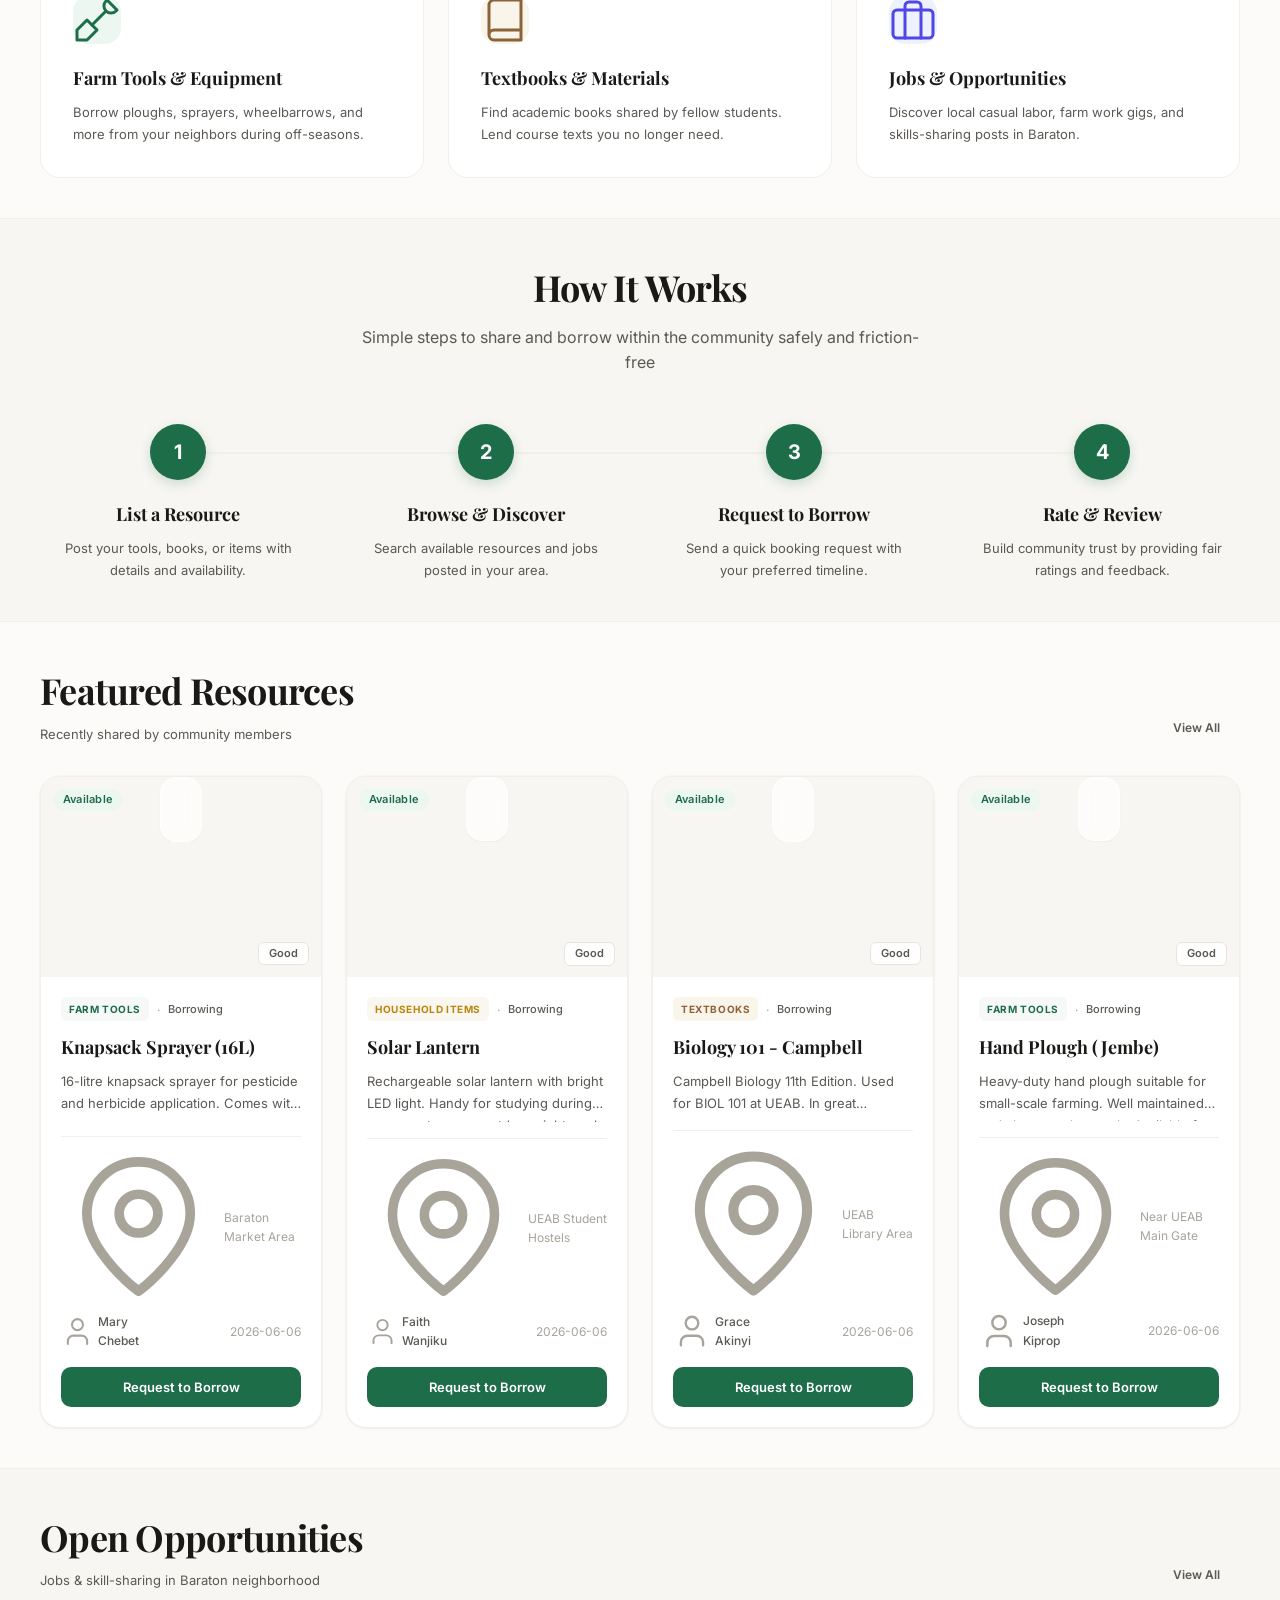
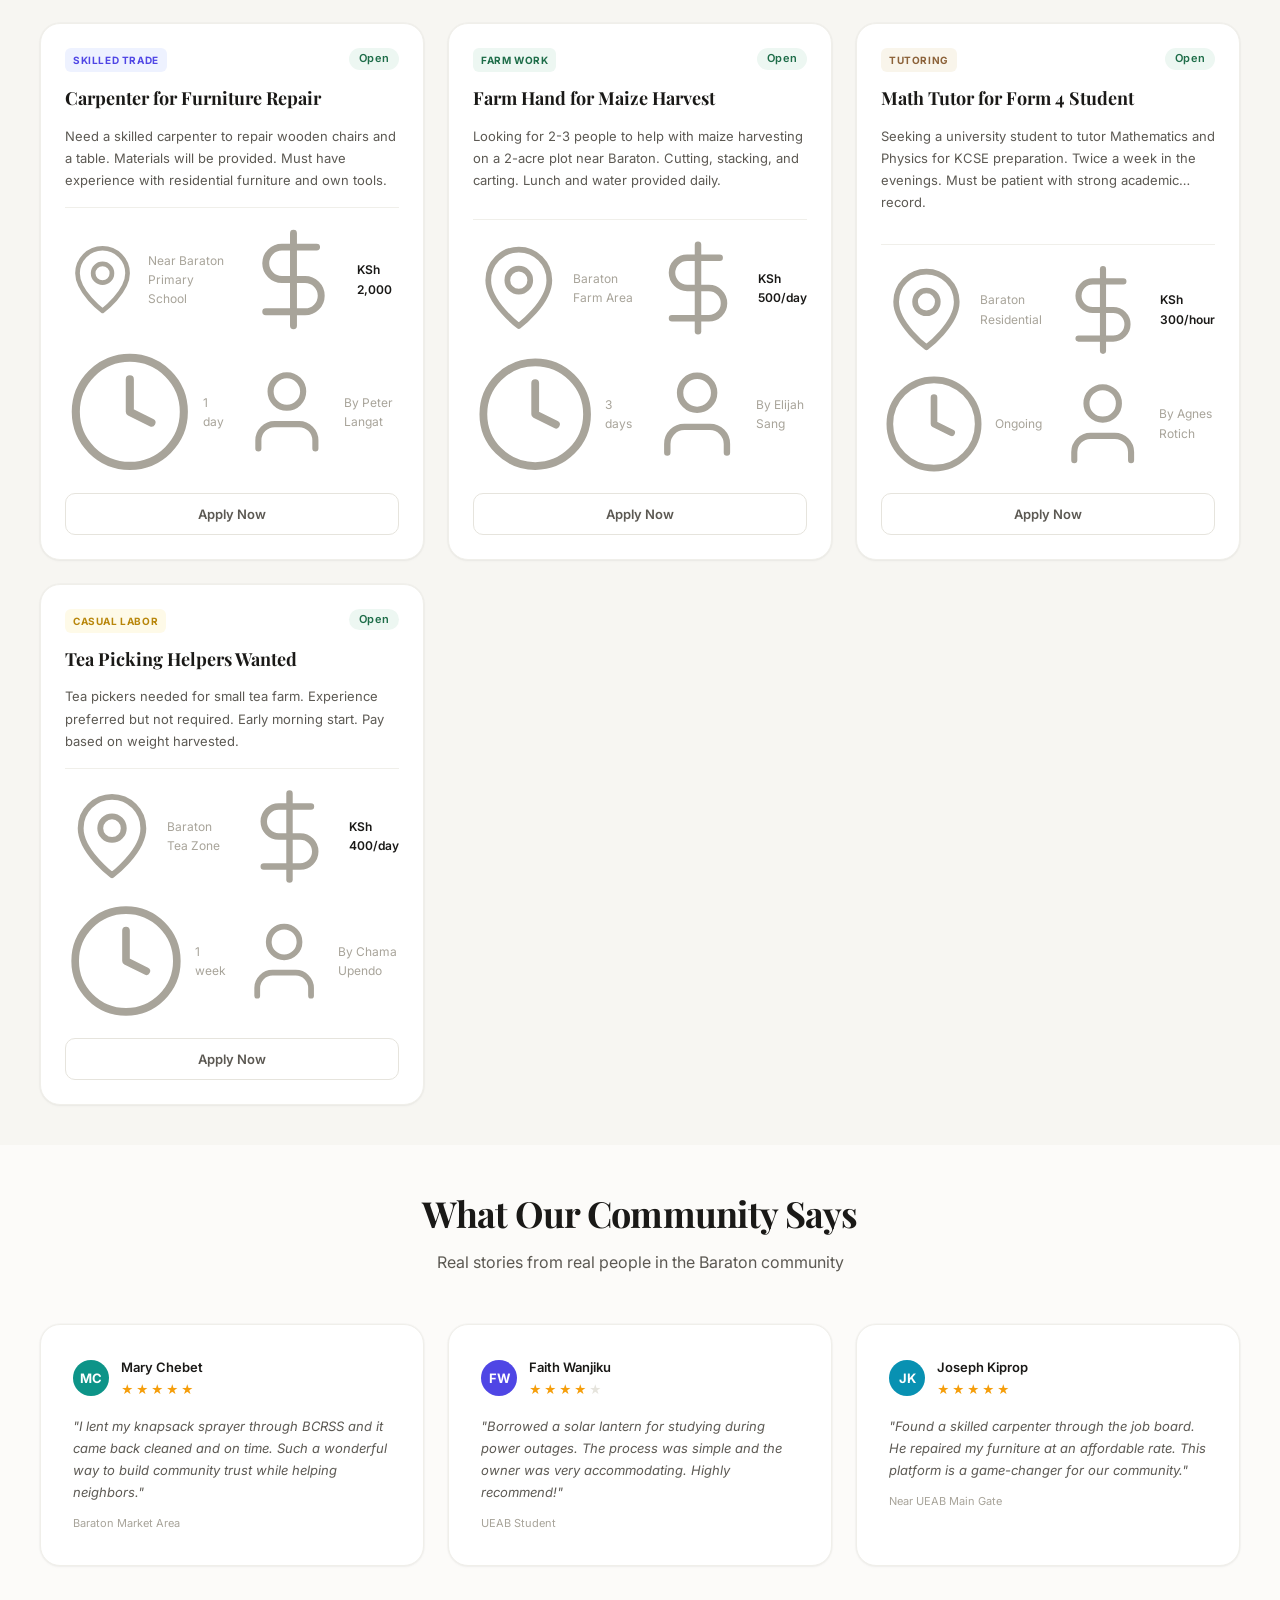
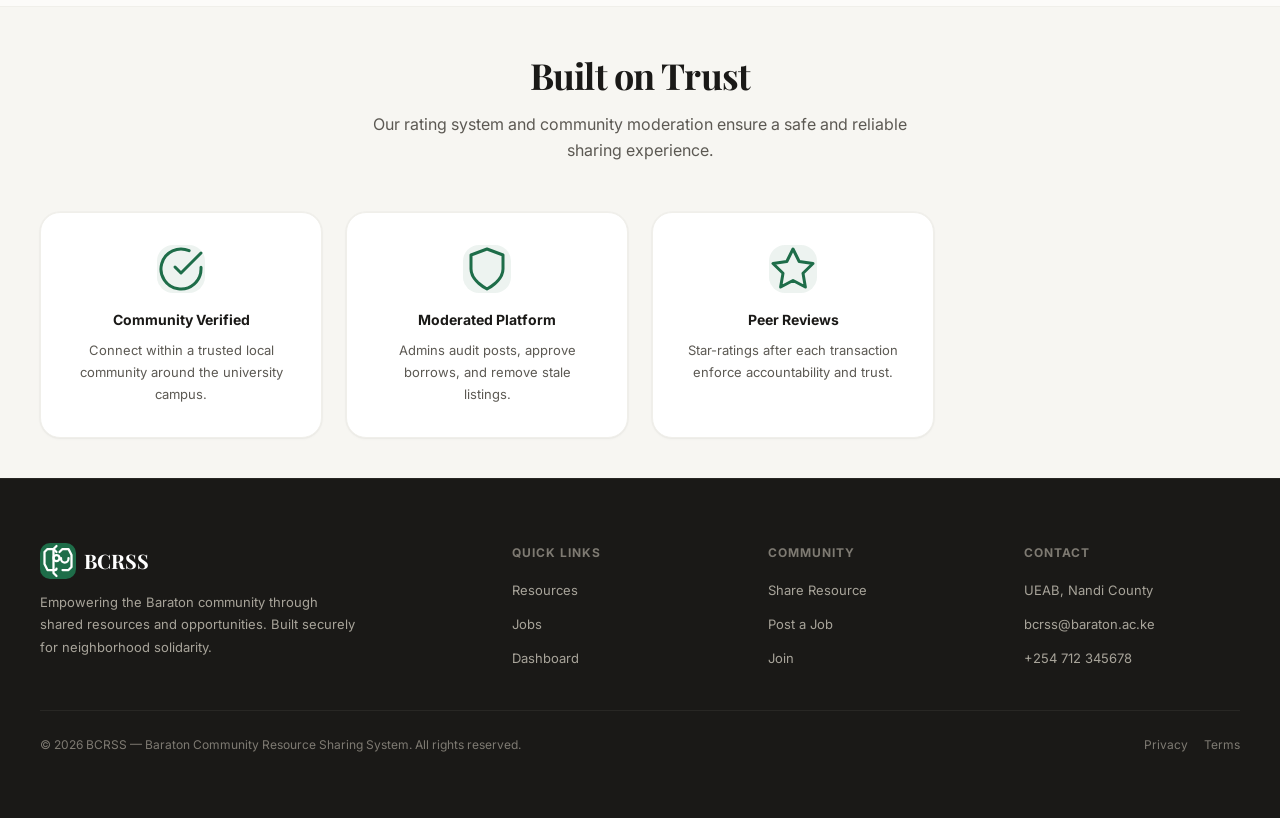
==== commit b87ad2e0: "Update UI" ====
--- a/frontend/index.html
+++ b/frontend/index.html
@@ -3,13 +3,19 @@
 <head>
   <meta charset="UTF-8">
   <meta name="viewport" content="width=device-width, initial-scale=1.0">
-  <title>BCRSS - Baraton Community Resource Sharing System</title>
+  <meta name="description" content="Baraton Community Resource Sharing System — Share farm tools, textbooks, and opportunities within the Baraton community.">
+  <meta name="theme-color" content="#fcfbf9">
+  <title>BCRSS — Baraton Community Resource Sharing</title>
+
+  <!-- Google Fonts -->
+  <link rel="preconnect" href="https://fonts.googleapis.com">
+  <link rel="preconnect" href="https://fonts.gstatic.com" crossorigin>
+  <link href="https://fonts.googleapis.com/css2?family=Playfair+Display:ital,wght@0,400;0,500;0,600;0,700;0,800;1,400;1,500;1,600;1,700&family=Inter:wght@300;400;500;600;700;800&display=swap" rel="stylesheet">
+
   <link rel="stylesheet" href="css/style.css">
 </head>
 <body>
   <div id="app"></div>
-
-  <!-- Modals Container -->
   <div id="modal-container"></div>
 
   <script src="js/data.js"></script>
--- a/frontend/css/style.css
+++ b/frontend/css/style.css
@@ -1,47 +1,145 @@
 /* ============================================
-   BCRSS - Baraton Community Resource Sharing System
-   Complete Stylesheet
+   BCRSS — 2026 Design System
+   Baraton Community Resource Sharing System
+   ============================================
+   Design principles:
+   - Warm, trustworthy, community-first
+   - Premium, spacious, intentional
+   - 8-point spacing system
+   - Accessible (WCAG AA)
+   - Responsive desktop → mobile
    ============================================ */
 
-/* ---------- CSS Variables (Design System) ---------- */
+/* ---------- Design Tokens ---------- */
 :root {
-  --color-bg: #faf9f6;
-  --color-primary: #2c6e49;
-  --color-primary-hover: #205234;
-  --color-primary-light: rgba(44, 110, 73, 0.1);
-  --color-primary-xlight: rgba(44, 110, 73, 0.05);
-  --color-text-dark: #1c1c1c;
-  --color-text-medium: #5c5a54;
-  --color-text-light: #a8a29e;
-  --color-text-muted: #999;
-  --color-border: #e2dfd5;
-  --color-border-light: #f0ede5;
-  --color-card-bg: #ffffff;
-  --color-footer-bg: #1c1c1c;
-  --color-success: #2c6e49;
-  --color-warning: #d97706;
-  --color-error: #dc2626;
-  --color-available: #2c6e49;
-  --color-available-bg: #e8f5e9;
-  --color-borrowed: #92400e;
-  --color-borrowed-bg: #fef3c7;
-  --color-open: #2c6e49;
-  --color-open-bg: #e8f5e9;
-  --color-filled: #78716c;
-  --color-filled-bg: #f5f5f4;
-
-  --font-serif: Georgia, 'Times New Roman', Times, serif;
-  --font-sans: -apple-system, BlinkMacSystemFont, 'Segoe UI', Roboto, sans-serif;
-
-  --radius-sm: 8px;
-  --radius-md: 12px;
+  /* Colors */
+  --green-50: #f0f7f2;
+  --green-100: #dceee2;
+  --green-200: #b7dbca;
+  --green-300: #85c2a8;
+  --green-400: #52a682;
+  --green-500: #2c8a5e;
+  --green-600: #1e6d49;
+  --green-700: #15543a;
+  --green-800: #0f3f2c;
+  --green-900: #0a2e20;
+
+  --color-primary: var(--green-600);
+  --color-primary-hover: var(--green-700);
+  --color-primary-active: var(--green-800);
+  --color-primary-light: rgba(30, 109, 73, 0.08);
+  --color-primary-lighter: rgba(30, 109, 73, 0.04);
+  --color-primary-glow: rgba(30, 109, 73, 0.12);
+
+  /* Neutrals */
+  --neutral-50: #fcfbf9;
+  --neutral-100: #f7f6f2;
+  --neutral-150: #f0efea;
+  --neutral-200: #e6e4dd;
+  --neutral-300: #d1cec5;
+  --neutral-400: #a8a49a;
+  --neutral-500: #7e7a72;
+  --neutral-600: #5c5953;
+  --neutral-700: #3e3c38;
+  --neutral-800: #282724;
+  --neutral-900: #1a1917;
+  --neutral-950: #0e0d0c;
+
+  --color-bg: var(--neutral-50);
+  --color-surface: #ffffff;
+  --color-text: var(--neutral-900);
+  --color-text-secondary: var(--neutral-600);
+  --color-text-tertiary: var(--neutral-400);
+  --color-border: var(--neutral-200);
+  --color-border-light: var(--neutral-150);
+  --color-border-subtle: rgba(230, 228, 221, 0.5);
+
+  /* Semantic */
+  --color-success: var(--green-600);
+  --color-success-bg: #edf7f2;
+  --color-warning: #b8860b;
+  --color-warning-bg: #fefae8;
+  --color-error: #c2410c;
+  --color-error-bg: #fef5f0;
+  --color-info: #4f46e5;
+  --color-info-bg: #eef2ff;
+
+  /* Typography */
+  --font-serif: 'Playfair Display', Georgia, 'Times New Roman', serif;
+  --font-sans: 'Inter', -apple-system, BlinkMacSystemFont, 'Segoe UI', system-ui, sans-serif;
+
+  /* Font sizes — 14px base */
+  --fs-xs: 0.75rem;    /* 12px */
+  --fs-sm: 0.8125rem;  /* 13px */
+  --fs-base: 0.875rem; /* 14px */
+  --fs-md: 1rem;        /* 16px */
+  --fs-lg: 1.125rem;    /* 18px */
+  --fs-xl: 1.25rem;     /* 20px */
+  --fs-2xl: 1.5rem;     /* 24px */
+  --fs-3xl: 1.875rem;   /* 30px */
+  --fs-4xl: 2.25rem;    /* 36px */
+  --fs-5xl: 3rem;       /* 48px */
+  --fs-6xl: 3.75rem;    /* 60px */
+
+  /* Spacing — 8-pt system */
+  --space-0: 0;
+  --space-1: 0.25rem;   /* 4px */
+  --space-2: 0.5rem;    /* 8px */
+  --space-3: 0.75rem;   /* 12px */
+  --space-4: 1rem;      /* 16px */
+  --space-5: 1.25rem;   /* 20px */
+  --space-6: 1.5rem;    /* 24px */
+  --space-8: 2rem;      /* 32px */
+  --space-10: 2.5rem;   /* 40px */
+  --space-12: 3rem;     /* 48px */
+  --space-14: 3.5rem;   /* 56px */
+  --space-16: 4rem;     /* 64px */
+  --space-20: 5rem;     /* 80px */
+  --space-24: 6rem;     /* 96px */
+
+  /* Border radius */
+  --radius-sm: 6px;
+  --radius-md: 10px;
   --radius-lg: 16px;
-  --radius-xl: 24px;
-  --shadow-xs: 0 1px 2px rgba(0, 0, 0, 0.04);
-  --shadow-sm: 0 1px 3px rgba(0, 0, 0, 0.06);
-  --shadow-md: 0 4px 12px rgba(0, 0, 0, 0.08);
-  --shadow-lg: 0 8px 24px rgba(0, 0, 0, 0.1);
-  --shadow-xl: 0 16px 48px rgba(0, 0, 0, 0.15);
+  --radius-xl: 20px;
+  --radius-2xl: 24px;
+  --radius-3xl: 32px;
+  --radius-full: 9999px;
+
+  /* Shadows — minimal and elegant */
+  --shadow-sm: 0 1px 2px rgba(0, 0, 0, 0.04);
+  --shadow-md: 0 2px 8px rgba(0, 0, 0, 0.06), 0 1px 2px rgba(0, 0, 0, 0.03);
+  --shadow-lg: 0 4px 16px rgba(0, 0, 0, 0.06), 0 2px 4px rgba(0, 0, 0, 0.03);
+  --shadow-xl: 0 8px 32px rgba(0, 0, 0, 0.08), 0 2px 8px rgba(0, 0, 0, 0.04);
+  --shadow-card: 0 1px 3px rgba(0, 0, 0, 0.04), 0 0 0 1px rgba(0, 0, 0, 0.02);
+  --shadow-card-hover: 0 4px 16px rgba(0, 0, 0, 0.08), 0 1px 4px rgba(0, 0, 0, 0.04);
+
+  /* Transitions */
+  --ease-out: cubic-bezier(0.16, 1, 0.3, 1);
+  --ease-in-out: cubic-bezier(0.65, 0, 0.35, 1);
+  --ease-spring: cubic-bezier(0.34, 1.56, 0.64, 1);
+  --duration-fast: 150ms;
+  --duration-normal: 250ms;
+  --duration-slow: 400ms;
+
+  /* Layout */
+  --container-max: 1280px;
+  --container-padding: var(--space-6);
+  --header-height: 72px;
+  --header-height-scrolled: 60px;
+}
+
+@media (min-width: 768px) {
+  :root {
+    --container-padding: var(--space-8);
+    --fs-6xl: 4.5rem;
+  }
+}
+
+@media (min-width: 1024px) {
+  :root {
+    --container-padding: var(--space-10);
+  }
 }
 
 /* ---------- Reset & Base ---------- */
@@ -55,47 +153,174 @@
   scroll-behavior: smooth;
   -webkit-font-smoothing: antialiased;
   -moz-osx-font-smoothing: grayscale;
+  text-rendering: optimizeLegibility;
 }
 
 body {
   font-family: var(--font-sans);
   background: var(--color-bg);
-  color: var(--color-text-dark);
+  color: var(--color-text);
   line-height: 1.6;
+  font-size: var(--fs-base);
   min-height: 100vh;
 }
 
 img { max-width: 100%; display: block; }
 a { color: inherit; text-decoration: none; }
-button { cursor: pointer; font-family: inherit; }
-input, select, textarea { font-family: inherit; }
+button { cursor: pointer; font-family: inherit; font-size: inherit; }
+input, select, textarea { font-family: inherit; font-size: inherit; }
 
 ::selection {
   background: var(--color-primary);
   color: white;
 }
 
-/* ---------- Layout Utilities ---------- */
+:focus-visible {
+  outline: 2px solid var(--color-primary);
+  outline-offset: 2px;
+  border-radius: var(--radius-sm);
+}
+
+/* ---------- Container ---------- */
 .container {
-  max-width: 1280px;
+  max-width: var(--container-max);
   margin: 0 auto;
-  padding: 0 24px;
-}
-
-@media (min-width: 640px) {
-  .container { padding: 0 32px; }
-}
-@media (min-width: 1024px) {
-  .container { padding: 0 48px; }
-}
-
-.page-section {
-  padding: 40px 0;
-}
-
-.min-h-screen {
-  min-height: 100vh;
-}
+  padding: 0 var(--container-padding);
+}
+
+/* ---------- Typography ---------- */
+.font-serif { font-family: var(--font-serif); }
+.font-sans { font-family: var(--font-sans); }
+
+.text-xs   { font-size: var(--fs-xs); }
+.text-sm   { font-size: var(--fs-sm); }
+.text-base { font-size: var(--fs-base); }
+.text-md   { font-size: var(--fs-md); }
+.text-lg   { font-size: var(--fs-lg); }
+.text-xl   { font-size: var(--fs-xl); }
+.text-2xl  { font-size: var(--fs-2xl); }
+.text-3xl  { font-size: var(--fs-3xl); }
+.text-4xl  { font-size: var(--fs-4xl); }
+.text-5xl  { font-size: var(--fs-5xl); }
+.text-6xl  { font-size: var(--fs-6xl); }
+
+.font-light   { font-weight: 300; }
+.font-normal  { font-weight: 400; }
+.font-medium  { font-weight: 500; }
+.font-semibold { font-weight: 600; }
+.font-bold    { font-weight: 700; }
+.font-extrabold { font-weight: 800; }
+
+.italic { font-style: italic; }
+
+.tracking-tight  { letter-spacing: -0.02em; }
+.tracking-normal { letter-spacing: 0; }
+.tracking-wide   { letter-spacing: 0.03em; }
+.tracking-wider  { letter-spacing: 0.06em; }
+
+.leading-none    { line-height: 1; }
+.leading-tight   { line-height: 1.15; }
+.leading-snug    { line-height: 1.3; }
+.leading-normal  { line-height: 1.6; }
+.leading-relaxed { line-height: 1.7; }
+
+.text-left   { text-align: left; }
+.text-center { text-align: center; }
+.text-right  { text-align: right; }
+
+.uppercase { text-transform: uppercase; }
+.capitalize { text-transform: capitalize; }
+
+.truncate { overflow: hidden; text-overflow: ellipsis; white-space: nowrap; }
+
+.line-clamp-1 {
+  display: -webkit-box; -webkit-line-clamp: 1; -webkit-box-orient: vertical; overflow: hidden;
+}
+.line-clamp-2 {
+  display: -webkit-box; -webkit-line-clamp: 2; -webkit-box-orient: vertical; overflow: hidden;
+}
+.line-clamp-3 {
+  display: -webkit-box; -webkit-line-clamp: 3; -webkit-box-orient: vertical; overflow: hidden;
+}
+.line-clamp-4 {
+  display: -webkit-box; -webkit-line-clamp: 4; -webkit-box-orient: vertical; overflow: hidden;
+}
+
+/* ---------- Text Colors ---------- */
+.text-primary    { color: var(--color-primary); }
+.text-secondary  { color: var(--color-text-secondary); }
+.text-tertiary   { color: var(--color-text-tertiary); }
+.text-dark       { color: var(--color-text); }
+.text-white      { color: #fff; }
+.text-error      { color: var(--color-error); }
+.text-warning    { color: var(--color-warning); }
+.text-success    { color: var(--color-success); }
+
+/* ---------- Backgrounds ---------- */
+.bg-page    { background: var(--color-bg); }
+.bg-surface { background: var(--color-surface); }
+.bg-primary { background: var(--color-primary); }
+.bg-primary-light { background: var(--color-primary-light); }
+.bg-primary-lighter { background: var(--color-primary-lighter); }
+
+/* ---------- Spacing (8-pt system) ---------- */
+.gap-1 { gap: var(--space-1); }
+.gap-2 { gap: var(--space-2); }
+.gap-3 { gap: var(--space-3); }
+.gap-4 { gap: var(--space-4); }
+.gap-5 { gap: var(--space-5); }
+.gap-6 { gap: var(--space-6); }
+.gap-8 { gap: var(--space-8); }
+.gap-10 { gap: var(--space-10); }
+.gap-12 { gap: var(--space-12); }
+
+.mt-1 { margin-top: var(--space-1); }
+.mt-2 { margin-top: var(--space-2); }
+.mt-3 { margin-top: var(--space-3); }
+.mt-4 { margin-top: var(--space-4); }
+.mt-5 { margin-top: var(--space-5); }
+.mt-6 { margin-top: var(--space-6); }
+.mt-8 { margin-top: var(--space-8); }
+.mt-10 { margin-top: var(--space-10); }
+.mt-12 { margin-top: var(--space-12); }
+.mt-16 { margin-top: var(--space-16); }
+
+.mb-1 { margin-bottom: var(--space-1); }
+.mb-2 { margin-bottom: var(--space-2); }
+.mb-3 { margin-bottom: var(--space-3); }
+.mb-4 { margin-bottom: var(--space-4); }
+.mb-5 { margin-bottom: var(--space-5); }
+.mb-6 { margin-bottom: var(--space-6); }
+.mb-8 { margin-bottom: var(--space-8); }
+.mb-10 { margin-bottom: var(--space-10); }
+.mb-12 { margin-bottom: var(--space-12); }
+.mb-16 { margin-bottom: var(--space-16); }
+
+.p-2  { padding: var(--space-2); }
+.p-3  { padding: var(--space-3); }
+.p-4  { padding: var(--space-4); }
+.p-5  { padding: var(--space-5); }
+.p-6  { padding: var(--space-6); }
+.p-8  { padding: var(--space-8); }
+.p-10 { padding: var(--space-10); }
+
+.px-3 { padding-left: var(--space-3); padding-right: var(--space-3); }
+.px-4 { padding-left: var(--space-4); padding-right: var(--space-4); }
+.px-5 { padding-left: var(--space-5); padding-right: var(--space-5); }
+.px-6 { padding-left: var(--space-6); padding-right: var(--space-6); }
+.px-8 { padding-left: var(--space-8); padding-right: var(--space-8); }
+
+.py-2 { padding-top: var(--space-2); padding-bottom: var(--space-2); }
+.py-3 { padding-top: var(--space-3); padding-bottom: var(--space-3); }
+.py-4 { padding-top: var(--space-4); padding-bottom: var(--space-4); }
+.py-5 { padding-top: var(--space-5); padding-bottom: var(--space-5); }
+.py-6 { padding-top: var(--space-6); padding-bottom: var(--space-6); }
+.py-8 { padding-top: var(--space-8); padding-bottom: var(--space-8); }
+.py-10 { padding-top: var(--space-10); padding-bottom: var(--space-10); }
+.py-12 { padding-top: var(--space-12); padding-bottom: var(--space-12); }
+.py-16 { padding-top: var(--space-16); padding-bottom: var(--space-16); }
+.py-20 { padding-top: var(--space-20); padding-bottom: var(--space-20); }
+.py-24 { padding-top: var(--space-24); padding-bottom: var(--space-24); }
 
 /* ---------- Flex & Grid ---------- */
 .flex { display: flex; }
@@ -109,482 +334,337 @@
 .justify-center { justify-content: center; }
 .justify-between { justify-content: space-between; }
 .justify-end { justify-content: flex-end; }
-.gap-1 { gap: 4px; }
-.gap-2 { gap: 8px; }
-.gap-3 { gap: 12px; }
-.gap-4 { gap: 16px; }
-.gap-6 { gap: 24px; }
-.gap-8 { gap: 32px; }
-.space-x-1 > * + * { margin-left: 4px; }
-.space-x-1_5 > * + * { margin-left: 6px; }
-.space-x-2 > * + * { margin-left: 8px; }
-.space-x-3 > * + * { margin-left: 12px; }
-.space-x-4 > * + * { margin-left: 16px; }
-.space-y-1 > * + * { margin-top: 4px; }
-.space-y-2 > * + * { margin-top: 8px; }
-.space-y-3 > * + * { margin-top: 12px; }
-.space-y-4 > * + * { margin-top: 16px; }
-.space-y-6 > * + * { margin-top: 24px; }
+.inline-flex { display: inline-flex; }
 
 .grid { display: grid; }
 .grid-cols-1 { grid-template-columns: repeat(1, 1fr); }
 .grid-cols-2 { grid-template-columns: repeat(2, 1fr); }
-.grid-cols-3 { grid-template-columns: repeat(3, 1fr); }
-.grid-cols-4 { grid-template-columns: repeat(4, 1fr); }
-.grid-cols-12 { grid-template-columns: repeat(12, 1fr); }
-
-/* ---------- Typography ---------- */
-.font-serif { font-family: var(--font-serif); }
-.font-sans { font-family: var(--font-sans); }
-.font-bold { font-weight: 700; }
-.font-semibold { font-weight: 600; }
-.font-medium { font-weight: 500; }
-.font-normal { font-weight: 400; }
-.italic { font-style: italic; }
-.tracking-tight { letter-spacing: -0.02em; }
-.tracking-wide { letter-spacing: 0.02em; }
-.tracking-wider { letter-spacing: 0.05em; }
-.tracking-widest { letter-spacing: 0.1em; }
-.uppercase { text-transform: uppercase; }
-.capitalize { text-transform: capitalize; }
-.truncate { overflow: hidden; text-overflow: ellipsis; white-space: nowrap; }
-.text-left { text-align: left; }
-.text-center { text-align: center; }
-.text-right { text-align: right; }
-.line-clamp-1 { display: -webkit-box; -webkit-line-clamp: 1; -webkit-box-orient: vertical; overflow: hidden; }
-.line-clamp-2 { display: -webkit-box; -webkit-line-clamp: 2; -webkit-box-orient: vertical; overflow: hidden; }
-.line-clamp-3 { display: -webkit-box; -webkit-line-clamp: 3; -webkit-box-orient: vertical; overflow: hidden; }
-.line-clamp-4 { display: -webkit-box; -webkit-line-clamp: 4; -webkit-box-orient: vertical; overflow: hidden; }
-.leading-relaxed { line-height: 1.7; }
-.leading-tight { line-height: 1.2; }
-.break-words { word-break: break-word; }
-
-.text-xs { font-size: 12px; }
-.text-sm { font-size: 14px; }
-.text-base { font-size: 16px; }
-.text-lg { font-size: 18px; }
-.text-xl { font-size: 20px; }
-.text-2xl { font-size: 24px; }
-.text-3xl { font-size: 30px; }
-.text-4xl { font-size: 36px; }
-.text-5xl { font-size: 48px; }
-.text-6xl { font-size: 60px; }
-.text-7xl { font-size: 72px; }
-
-/* ---------- Colors (Text) ---------- */
-.text-primary { color: var(--color-primary); }
-.text-dark { color: var(--color-text-dark); }
-.text-medium { color: var(--color-text-medium); }
-.text-light { color: var(--color-text-light); }
-.text-muted { color: var(--color-text-muted); }
-.text-white { color: white; }
-.text-error { color: var(--color-error); }
-.text-warning { color: var(--color-warning); }
-.text-amber-400 { color: #fbbf24; }
-.text-amber-800 { color: #92400e; }
-.text-red-600 { color: #dc2626; }
-.text-red-800 { color: #991b1b; }
-.text-stone-300 { color: #d6d3d1; }
-.text-stone-400 { color: #a8a29e; }
-.text-stone-500 { color: #78716c; }
-.text-stone-600 { color: #57534e; }
-.text-stone-700 { color: #44403c; }
-.text-stone-800 { color: #292524; }
-.text-stone-900 { color: #1c1917; }
-.text-emerald-800 { color: #065f46; }
-.text-orange-600 { color: #ea580c; }
-.text-orange-800 { color: #9a3412; }
-.text-indigo-500 { color: #6366f1; }
-
-/* ---------- Backgrounds ---------- */
-.bg-primary { background: var(--color-primary); }
-.bg-primary-hover:hover { background: var(--color-primary-hover); }
-.bg-primary-light { background: var(--color-primary-light); }
-.bg-primary-xlight { background: var(--color-primary-xlight); }
-.bg-page { background: var(--color-bg); }
-.bg-card { background: var(--color-card-bg); }
-.bg-footer { background: var(--color-footer-bg); }
-.bg-transparent { background: transparent; }
-.bg-white { background: white; }
-.bg-stone-50 { background: #fafaf9; }
-.bg-stone-100 { background: #f5f5f4; }
-.bg-stone-900 { background: #1c1917; }
-.bg-emerald-50 { background: #ecfdf5; }
-.bg-amber-50 { background: #fffbeb; }
-.bg-amber-100 { background: #fef3c7; }
-.bg-orange-50 { background: #fff7ed; }
-.bg-indigo-50 { background: #eef2ff; }
-.bg-teal-50 { background: #f0fdfa; }
-.bg-green-50 { background: #f0fdf4; }
-.bg-green-100 { background: #dcfce7; }
-.bg-red-50 { background: #fef2f2; }
-.bg-purple-100 { background: #f3e8ff; }
-.bg-stone-150 { background: #f0ede5; }
+
+/* ---------- Display ---------- */
+.block { display: block; }
+.hidden { display: none; }
+.relative { position: relative; }
+.absolute { position: absolute; }
+
+/* ---------- Sizing ---------- */
+.w-full { width: 100%; }
+.h-full { height: 100%; }
+.min-h-screen { min-height: 100vh; }
 
 /* ---------- Borders ---------- */
-.border { border: 1px solid var(--color-border); }
-.border-0 { border: none; }
-.border-t { border-top: 1px solid var(--color-border); }
-.border-b { border-bottom: 1px solid var(--color-border); }
-.border-l { border-left: 1px solid var(--color-border); }
-.border-r { border-right: 1px solid var(--color-border); }
-.border-dashed { border-style: dashed; }
-.border-2 { border-width: 2px; }
-
-.border-primary { border-color: var(--color-primary); }
-.border-emerald-100 { border-color: #d1fae5; }
-.border-emerald-200 { border-color: #a7f3d0; }
-.border-amber-100 { border-color: #fde68a; }
-.border-amber-200 { border-color: #fcd34d; }
-.border-orange-100 { border-color: #fed7aa; }
-.border-indigo-100 { border-color: #c7d2fe; }
-.border-green-100 { border-color: #bbf7d0; }
-.border-red-100 { border-color: #fecaca; }
-.border-stone-200 { border-color: #e7e5e4; }
-.border-stone-800 { border-color: #292524; }
-.border-transparent { border-color: transparent; }
-
 .rounded-sm { border-radius: var(--radius-sm); }
 .rounded-md { border-radius: var(--radius-md); }
 .rounded-lg { border-radius: var(--radius-lg); }
 .rounded-xl { border-radius: var(--radius-xl); }
-.rounded-full { border-radius: 50%; }
-.rounded-2xl { border-radius: 16px; }
-.rounded-3xl { border-radius: 20px; }
+.rounded-2xl { border-radius: var(--radius-2xl); }
+.rounded-3xl { border-radius: var(--radius-3xl); }
+.rounded-full { border-radius: var(--radius-full); }
 
 /* ---------- Shadows ---------- */
-.shadow-xs { box-shadow: var(--shadow-xs); }
-.shadow-sm { box-shadow: var(--shadow-sm); }
-.shadow-md { box-shadow: var(--shadow-md); }
-.shadow-lg { box-shadow: var(--shadow-lg); }
-.shadow-xl { box-shadow: var(--shadow-xl); }
-
-/* ---------- Spacing ---------- */
-.m-0 { margin: 0; }
-.mx-auto { margin-left: auto; margin-right: auto; }
-.mt-1 { margin-top: 4px; }
-.mt-2 { margin-top: 8px; }
-.mt-3 { margin-top: 12px; }
-.mt-4 { margin-top: 16px; }
-.mt-5 { margin-top: 20px; }
-.mt-6 { margin-top: 24px; }
-.mt-8 { margin-top: 32px; }
-.mt-10 { margin-top: 40px; }
-.mt-12 { margin-top: 48px; }
-.mt-16 { margin-top: 64px; }
-.mb-1 { margin-bottom: 4px; }
-.mb-2 { margin-bottom: 8px; }
-.mb-3 { margin-bottom: 12px; }
-.mb-4 { margin-bottom: 16px; }
-.mb-6 { margin-bottom: 24px; }
-.mb-8 { margin-bottom: 32px; }
-.mb-10 { margin-bottom: 40px; }
-.mb-12 { margin-bottom: 48px; }
-.mb-16 { margin-bottom: 64px; }
-.ml-1 { margin-left: 4px; }
-.ml-2 { margin-left: 8px; }
-.mr-1 { margin-right: 4px; }
-.mr-2 { margin-right: 8px; }
-
-.p-1 { padding: 4px; }
-.p-2 { padding: 8px; }
-.p-3 { padding: 12px; }
-.p-4 { padding: 16px; }
-.p-5 { padding: 20px; }
-.p-6 { padding: 24px; }
-.p-8 { padding: 32px; }
-.p-16 { padding: 64px; }
-
-.px-1 { padding-left: 4px; padding-right: 4px; }
-.px-2 { padding-left: 8px; padding-right: 8px; }
-.px-3 { padding-left: 12px; padding-right: 12px; }
-.px-4 { padding-left: 16px; padding-right: 16px; }
-.px-5 { padding-left: 20px; padding-right: 20px; }
-.px-6 { padding-left: 24px; padding-right: 24px; }
-.px-8 { padding-left: 32px; padding-right: 32px; }
-
-.py-1 { padding-top: 4px; padding-bottom: 4px; }
-.py-2 { padding-top: 8px; padding-bottom: 8px; }
-.py-3 { padding-top: 12px; padding-bottom: 12px; }
-.py-4 { padding-top: 16px; padding-bottom: 16px; }
-.py-5 { padding-top: 20px; padding-bottom: 20px; }
-.py-6 { padding-top: 24px; padding-bottom: 24px; }
-.py-8 { padding-top: 32px; padding-bottom: 32px; }
-.py-10 { padding-top: 40px; padding-bottom: 40px; }
-.py-12 { padding-top: 48px; padding-bottom: 48px; }
-.py-16 { padding-top: 64px; padding-bottom: 64px; }
-.py-20 { padding-top: 80px; padding-bottom: 80px; }
-
-.pt-2 { padding-top: 8px; }
-.pt-4 { padding-top: 16px; }
-.pt-6 { padding-top: 24px; }
-.pb-20 { padding-bottom: 80px; }
-.pl-10 { padding-left: 40px; }
-.pr-4 { padding-right: 16px; }
-
-/* ---------- Position ---------- */
-.relative { position: relative; }
-.absolute { position: absolute; }
-.fixed { position: fixed; }
-.sticky { position: sticky; }
-.inset-0 { top: 0; right: 0; bottom: 0; left: 0; }
-.top-0 { top: 0; }
-.top-4 { top: 16px; }
-.top-6 { top: 24px; }
-.left-4 { left: 16px; }
-.right-0 { right: 0; }
-.right-4 { right: 16px; }
-.bottom-4 { bottom: 16px; }
+.shadow-sm  { box-shadow: var(--shadow-sm); }
+.shadow-md  { box-shadow: var(--shadow-md); }
+.shadow-lg  { box-shadow: var(--shadow-lg); }
+.shadow-xl  { box-shadow: var(--shadow-xl); }
+.shadow-card { box-shadow: var(--shadow-card); }
+
+/* ---------- Transitions ---------- */
+.transition { transition: all var(--duration-normal) var(--ease-out); }
+.transition-transform { transition: transform var(--duration-normal) var(--ease-out); }
+.transition-colors { transition: background-color var(--duration-fast) ease, color var(--duration-fast) ease, border-color var(--duration-fast) ease; }
+.transition-shadow { transition: box-shadow var(--duration-normal) var(--ease-out); }
+.transition-opacity { transition: opacity var(--duration-normal) var(--ease-out); }
+
+/* ---------- Z-index ---------- */
 .z-10 { z-index: 10; }
+.z-20 { z-index: 20; }
 .z-30 { z-index: 30; }
 .z-40 { z-index: 40; }
 .z-50 { z-index: 50; }
-.overflow-hidden { overflow: hidden; }
-.overflow-y-auto { overflow-y: auto; }
-.overflow-x-auto { overflow-x: auto; }
-.pointer-events-none { pointer-events: none; }
-
-/* ---------- Display ---------- */
-.block { display: block; }
-.inline-block { display: inline-block; }
-.inline { display: inline; }
-.inline-flex { display: inline-flex; }
-.hidden { display: none; }
-
-@media (min-width: 768px) {
-  .md\:block { display: block; }
-  .md\:hidden { display: none; }
-  .md\:flex { display: flex; }
-}
-
-/* ---------- Sizing ---------- */
-.w-full { width: 100%; }
-.w-3 { width: 12px; }
-.w-3\.5 { width: 14px; }
-.w-4\.5 { width: 18px; }
-.h-3\.5 { height: 14px; }
-.h-4\.5 { height: 18px; }
-.w-4 { width: 16px; }
-.w-5 { width: 20px; }
-.w-6 { width: 24px; }
-.w-7 { width: 28px; }
-.w-8 { width: 32px; }
-.w-10 { width: 40px; }
-.w-12 { width: 48px; }
-.w-16 { width: 64px; }
-.w-64 { width: 256px; }
-.w-72 { width: 288px; }
-.min-w-\[700px\] { min-width: 700px; }
-.max-w-2xl { max-width: 672px; }
-.max-w-3xl { max-width: 768px; }
-.max-w-7xl { max-width: 1280px; }
-.max-w-lg { max-width: 512px; }
-.max-w-md { max-width: 448px; }
-.max-w-sm { max-width: 384px; }
-.max-w-xl { max-width: 576px; }
-.max-w-\[200px\] { max-width: 200px; }
-
-.h-0_5 { height: 2px; }
-.h-3 { height: 12px; }
-.h-4 { height: 16px; }
-.h-5 { height: 20px; }
-.h-6 { height: 24px; }
-.h-7 { height: 28px; }
-.h-8 { height: 32px; }
-.h-10 { height: 40px; }
-.h-12 { height: 48px; }
-.h-16 { height: 64px; }
-.h-20 { height: 80px; }
-.h-32 { height: 128px; }
-.h-44 { height: 176px; }
-.h-48 { height: 192px; }
-.h-96 { height: 384px; }
-
-/* ---------- Effects ---------- */
-.opacity-5 { opacity: 0.05; }
-.cursor-pointer { cursor: pointer; }
-.cursor-not-allowed { cursor: not-allowed; }
-.select-none { user-select: none; }
-
-/* ---------- Transitions ---------- */
-.transition-all {
-  transition: all 0.2s ease;
-}
-.transition-colors {
-  transition: color 0.2s ease, background-color 0.2s ease, border-color 0.2s ease;
-}
-.transition-transform {
-  transition: transform 0.3s ease;
-}
-.duration-200 { transition-duration: 0.2s; }
-.duration-300 { transition-duration: 0.3s; }
-
-/* Hover Effects */
-.hover\:scale-105:hover { transform: scale(1.05); }
-.hover\:translate-y-\[-2px\]:hover { transform: translateY(-2px); }
-.hover\:translate-y-\[-1px\]:hover { transform: translateY(-1px); }
-.hover\:translate-x-1:hover { transform: translateX(4px); }
-.hover\:rotate-0:hover { transform: rotate(0deg); }
-.active\:scale-95:active { transform: scale(0.95); }
-.active\:scale-\[0\.98\]:active { transform: scale(0.98); }
-.group:hover .group-hover\:scale-105 { transform: scale(1.05); }
-.group:hover .group-hover\:translate-x-1 { transform: translateX(4px); }
-
-/* ---------- Animation ---------- */
-@keyframes fadeIn {
-  from { opacity: 0; transform: translateY(10px); }
-  to { opacity: 1; transform: translateY(0); }
-}
-@keyframes spin {
-  from { transform: rotate(0deg); }
-  to { transform: rotate(360deg); }
-}
-.animate-fade-in { animation: fadeIn 0.4s ease; }
-.animate-spin-slow { animation: spin 3s linear infinite; }
-
-/* ---------- Backdrop Blur ---------- */
-.backdrop-blur-xs { backdrop-filter: blur(4px); }
-.backdrop-blur-md { backdrop-filter: blur(12px); }
-
-/* ---------- Dividers ---------- */
-.divide-y > * + * { border-top: 1px solid var(--color-border); }
-.divide-stone-100 > * + * { border-top-color: #f5f5f4; }
-.divide-stone-150 > * + * { border-top-color: #f0ede5; }
-
-/* ---------- ========== CUSTOM COMPONENT STYLES ========== ---------- */
-
-/* ---------- Sticky Header ---------- */
+
+/* ---------- ============================================ 
+   COMPONENTS
+   ============================================ ---------- */
+
+/* ---------- Navigation (Glassmorphism) ---------- */
 .app-header {
   position: sticky;
   top: 0;
   z-index: 40;
   width: 100%;
-  background: rgba(250, 249, 246, 0.95);
-  backdrop-filter: blur(12px);
-  border-bottom: 1px solid var(--color-border);
-  box-shadow: var(--shadow-xs);
+  background: rgba(252, 251, 249, 0.75);
+  backdrop-filter: blur(16px) saturate(1.3);
+  -webkit-backdrop-filter: blur(16px) saturate(1.3);
+  border-bottom: 1px solid var(--color-border-subtle);
+  transition: height var(--duration-slow) var(--ease-out);
+  height: var(--header-height);
+}
+
+.app-header.scrolled {
+  height: var(--header-height-scrolled);
 }
 
 .app-header-inner {
   display: flex;
   justify-content: space-between;
   align-items: center;
-  height: 80px;
+  height: 100%;
+  padding: 0 var(--container-padding);
+  max-width: var(--container-max);
+  margin: 0 auto;
 }
 
 /* Logo */
 .logo {
   display: flex;
   align-items: center;
-  gap: 12px;
+  gap: var(--space-3);
   cursor: pointer;
-}
+  flex-shrink: 0;
+}
+
 .logo-icon {
-  width: 40px;
-  height: 40px;
-  border-radius: 12px;
+  width: 36px;
+  height: 36px;
+  border-radius: var(--radius-md);
   background: var(--color-primary);
   color: white;
   display: flex;
   align-items: center;
   justify-content: center;
-  transition: transform 0.3s ease;
-}
-.logo:hover .logo-icon { transform: scale(1.05); }
+  transition: transform var(--duration-normal) var(--ease-spring);
+}
+
+.logo:hover .logo-icon {
+  transform: scale(1.08) rotate(-4deg);
+}
+
 .logo-text {
   font-family: var(--font-serif);
-  font-size: 24px;
+  font-size: var(--fs-xl);
   font-weight: 700;
   letter-spacing: -0.02em;
-  color: var(--color-text-dark);
-  transition: color 0.2s;
-}
-.logo:hover .logo-text { color: var(--color-primary); }
+  color: var(--color-text);
+  transition: color var(--duration-fast) ease;
+}
+
+.logo:hover .logo-text {
+  color: var(--color-primary);
+}
+
 .logo-accent {
   font-family: var(--font-sans);
-  font-size: 18px;
+  font-size: var(--fs-sm);
   font-weight: 500;
-  color: var(--color-primary);
-  margin-left: 4px;
-}
-
-/* Navigation */
+  color: var(--color-text-tertiary);
+  margin-left: 2px;
+}
+
+/* Desktop Navigation */
 .nav-desktop {
   display: none;
 }
+
 @media (min-width: 768px) {
-  .nav-desktop { display: flex; gap: 4px; }
+  .nav-desktop {
+    display: flex;
+    align-items: center;
+    gap: var(--space-1);
+  }
 }
 
 .nav-btn {
-  padding: 8px 16px;
-  border-radius: 12px;
-  font-size: 14px;
+  position: relative;
+  padding: var(--space-2) var(--space-4);
+  border-radius: var(--radius-md);
+  font-size: var(--fs-sm);
   font-weight: 500;
   border: none;
   background: transparent;
-  color: var(--color-text-medium);
-  transition: all 0.2s;
-  display: flex;
-  align-items: center;
-  gap: 6px;
-}
+  color: var(--color-text-secondary);
+  transition: all var(--duration-fast) ease;
+  display: flex;
+  align-items: center;
+  gap: var(--space-2);
+  cursor: pointer;
+  font-family: var(--font-sans);
+}
+
 .nav-btn:hover {
-  background: rgba(226, 223, 213, 0.45);
-  color: var(--color-text-dark);
-}
+  background: var(--color-primary-lighter);
+  color: var(--color-text);
+}
+
 .nav-btn.active {
   background: var(--color-primary-light);
   color: var(--color-primary);
   font-weight: 600;
 }
 
-/* Action Buttons */
-.share-btn {
-  padding: 10px 20px;
+/* Header Actions */
+.header-actions {
+  display: none;
+  align-items: center;
+  gap: var(--space-3);
+}
+
+@media (min-width: 768px) {
+  .header-actions {
+    display: flex;
+  }
+}
+
+/* ---------- Buttons ---------- */
+.btn {
+  display: inline-flex;
+  align-items: center;
+  justify-content: center;
+  gap: var(--space-2);
+  padding: var(--space-3) var(--space-5);
+  border-radius: var(--radius-md);
+  font-size: var(--fs-sm);
+  font-weight: 600;
+  border: none;
+  transition: all var(--duration-fast) var(--ease-out);
+  cursor: pointer;
+  text-decoration: none;
+  line-height: 1;
+  height: 40px;
+  white-space: nowrap;
+}
+
+.btn:active {
+  transform: scale(0.97);
+}
+
+.btn-primary {
   background: var(--color-primary);
   color: white;
-  font-size: 14px;
+  box-shadow: 0 1px 2px rgba(30, 109, 73, 0.15);
+}
+
+.btn-primary:hover {
+  background: var(--color-primary-hover);
+  box-shadow: 0 2px 8px rgba(30, 109, 73, 0.2);
+  transform: translateY(-1px);
+}
+
+.btn-primary:active {
+  transform: translateY(0) scale(0.97);
+}
+
+.btn-secondary {
+  background: var(--neutral-100);
+  color: var(--color-text);
+  border: 1px solid var(--color-border);
+}
+
+.btn-secondary:hover {
+  background: var(--neutral-150);
+  border-color: var(--neutral-300);
+}
+
+.btn-outline {
+  background: transparent;
+  color: var(--color-text-secondary);
+  border: 1px solid var(--color-border);
+}
+
+.btn-outline:hover {
+  border-color: var(--neutral-300);
+  color: var(--color-text);
+  background: var(--neutral-50);
+}
+
+.btn-ghost {
+  background: transparent;
+  color: var(--color-text-secondary);
+}
+
+.btn-ghost:hover {
+  background: var(--neutral-100);
+  color: var(--color-text);
+}
+
+.btn-sm {
+  height: 32px;
+  padding: var(--space-2) var(--space-3);
+  font-size: var(--fs-xs);
+  border-radius: var(--radius-sm);
+}
+
+.btn-lg {
+  height: 48px;
+  padding: var(--space-4) var(--space-6);
+  font-size: var(--fs-base);
+  border-radius: var(--radius-lg);
+}
+
+.btn-icon {
+  width: 40px;
+  height: 40px;
+  padding: 0;
+  display: inline-flex;
+  align-items: center;
+  justify-content: center;
+  border-radius: var(--radius-md);
+}
+
+/* Share button in header */
+.share-btn {
+  display: inline-flex;
+  align-items: center;
+  gap: var(--space-2);
+  height: 40px;
+  padding: 0 var(--space-5);
+  background: var(--color-primary);
+  color: white;
+  font-size: var(--fs-sm);
   font-weight: 600;
   border: none;
-  border-radius: 12px;
-  display: flex;
-  align-items: center;
-  gap: 8px;
-  box-shadow: var(--shadow-xs);
-  transition: all 0.2s;
-}
+  border-radius: var(--radius-md);
+  cursor: pointer;
+  transition: all var(--duration-fast) var(--ease-out);
+  box-shadow: 0 1px 2px rgba(30, 109, 73, 0.15);
+}
+
 .share-btn:hover {
   background: var(--color-primary-hover);
-  transform: scale(1.02);
-}
+  box-shadow: 0 2px 8px rgba(30, 109, 73, 0.2);
+  transform: translateY(-1px);
+}
+
 .share-btn:active {
-  transform: scale(0.98);
-}
-
-/* Profile Dropdown */
+  transform: translateY(0) scale(0.97);
+}
+
+/* ---------- Profile / Avatar ---------- */
 .profile-btn {
   display: flex;
   align-items: center;
-  gap: 8px;
-  padding: 6px;
-  border-radius: 12px;
+  gap: var(--space-2);
+  padding: var(--space-1);
+  border-radius: var(--radius-md);
   border: none;
   background: transparent;
-  transition: background 0.2s;
-}
-.profile-btn:hover { background: rgba(226, 223, 213, 0.45); }
+  cursor: pointer;
+  transition: background var(--duration-fast) ease;
+}
+
+.profile-btn:hover {
+  background: var(--neutral-100);
+}
 
 .avatar {
-  width: 40px;
-  height: 40px;
+  width: 36px;
+  height: 36px;
   border-radius: 50%;
   display: flex;
   align-items: center;
   justify-content: center;
   font-weight: 700;
-  font-size: 14px;
-  box-shadow: var(--shadow-sm);
+  font-size: var(--fs-sm);
+  color: white;
+  flex-shrink: 0;
 }
 
 .avatar-sm {
@@ -595,177 +675,401 @@
   align-items: center;
   justify-content: center;
   font-weight: 700;
-  font-size: 12px;
-}
-
-/* Avatar Colors */
-.bg-emerald-600 { background: #059669; }
-.bg-blue-600 { background: #2563eb; }
-.bg-indigo-600 { background: #4f46e5; }
-.bg-teal-600 { background: #0d9488; }
-.bg-cyan-600 { background: #0891b2; }
-.bg-orange-600 { background: #ea580c; }
-.bg-amber-600 { background: #d97706; }
-.text-white { color: white; }
-
-/* ---------- Dropdown Menu ---------- */
+  font-size: 11px;
+  color: white;
+  flex-shrink: 0;
+}
+
+/* Avatar colors */
+.bg-emerald { background: #059669; }
+.bg-blue { background: #2563eb; }
+.bg-indigo { background: #4f46e5; }
+.bg-teal { background: #0d9488; }
+.bg-cyan { background: #0891b2; }
+.bg-orange { background: #ea580c; }
+.bg-amber { background: #d97706; }
+.bg-rose { background: #e11d48; }
+.bg-violet { background: #7c3aed; }
+.bg-green { background: #16a34a; }
+
+/* ---------- Dropdown ---------- */
 .dropdown-overlay {
   position: fixed;
   inset: 0;
   z-index: 30;
 }
+
 .dropdown-menu {
   position: absolute;
   right: 0;
-  margin-top: 12px;
-  width: 288px;
-  background: var(--color-bg);
+  top: 100%;
+  margin-top: var(--space-2);
+  width: 280px;
+  background: var(--color-surface);
   border: 1px solid var(--color-border);
-  border-radius: 16px;
+  border-radius: var(--radius-lg);
   box-shadow: var(--shadow-xl);
   z-index: 40;
   overflow: hidden;
-  transform-origin: top right;
-}
+  animation: fadeSlideIn 0.15s var(--ease-out);
+}
+
+@keyframes fadeSlideIn {
+  from {
+    opacity: 0;
+    transform: translateY(-8px) scale(0.96);
+  }
+  to {
+    opacity: 1;
+    transform: translateY(0) scale(1);
+  }
+}
+
 .dropdown-header {
-  padding: 16px;
-  background: rgba(245, 245, 244, 0.6);
-  border-bottom: 1px solid var(--color-border);
-}
+  padding: var(--space-4);
+  border-bottom: 1px solid var(--color-border-light);
+}
+
 .dropdown-section {
-  padding: 4px;
-  border-bottom: 1px solid var(--color-border);
-}
-.dropdown-footer {
-  padding: 4px;
-  background: rgba(245, 245, 244, 0.3);
+  padding: var(--space-1);
 }
 
 .dropdown-item {
   width: 100%;
   text-align: left;
-  padding: 8px 14px;
-  font-size: 14px;
-  color: var(--color-text-medium);
+  padding: var(--space-2) var(--space-3);
+  font-size: var(--fs-sm);
+  color: var(--color-text-secondary);
   background: transparent;
   border: none;
-  border-radius: 12px;
-  display: flex;
-  align-items: center;
-  gap: 10px;
-  transition: background 0.2s, color 0.2s;
-}
+  border-radius: var(--radius-sm);
+  display: flex;
+  align-items: center;
+  gap: var(--space-2);
+  transition: all var(--duration-fast) ease;
+  cursor: pointer;
+  font-family: var(--font-sans);
+}
+
 .dropdown-item:hover {
-  background: rgba(226, 223, 213, 0.4);
-  color: var(--color-text-dark);
-}
-.dropdown-item.active-sim {
+  background: var(--neutral-100);
+  color: var(--color-text);
+}
+
+/* ---------- Mobile ---------- */
+@media (max-width: 767px) {
+  .mobile-actions {
+    display: flex;
+    align-items: center;
+    gap: var(--space-2);
+  }
+
+  .mobile-menu-btn {
+    display: flex;
+    align-items: center;
+    justify-content: center;
+    width: 40px;
+    height: 40px;
+    border-radius: var(--radius-md);
+    border: 1px solid var(--color-border);
+    background: transparent;
+    color: var(--color-text-secondary);
+    cursor: pointer;
+    transition: all var(--duration-fast) ease;
+  }
+
+  .mobile-menu-btn:hover {
+    background: var(--neutral-100);
+    border-color: var(--neutral-300);
+  }
+
+  .mobile-drawer {
+    border-top: 1px solid var(--color-border-light);
+    background: rgba(252, 251, 249, 0.98);
+    backdrop-filter: blur(12px);
+    padding: var(--space-4);
+    animation: fadeSlideIn 0.15s var(--ease-out);
+  }
+}
+
+/* ============================================ HERO ============================================ */
+.hero-section {
+  padding: var(--space-16) 0 var(--space-20);
+  overflow: hidden;
+  position: relative;
+}
+
+.hero-section::before {
+  content: '';
+  position: absolute;
+  top: -50%;
+  right: -20%;
+  width: 600px;
+  height: 600px;
+  background: radial-gradient(circle, rgba(30, 109, 73, 0.04), transparent 70%);
+  border-radius: 50%;
+  pointer-events: none;
+}
+
+.hero-grid {
+  display: grid;
+  grid-template-columns: 1fr;
+  gap: var(--space-12);
+  align-items: center;
+}
+
+@media (min-width: 1024px) {
+  .hero-grid {
+    grid-template-columns: 1fr 1fr;
+  }
+}
+
+.hero-badge {
+  display: inline-flex;
+  align-items: center;
+  gap: var(--space-2);
+  padding: var(--space-1) var(--space-3);
+  border-radius: var(--radius-full);
   background: var(--color-primary-light);
   color: var(--color-primary);
   font-weight: 500;
-}
-
-/* ---------- Hero Section ---------- */
-.hero-section {
-  padding: 48px 24px 80px;
-}
-.hero-grid {
-  display: grid;
-  grid-template-columns: 1fr;
-  gap: 48px;
-  align-items: center;
-}
-@media (min-width: 1024px) {
-  .hero-grid { grid-template-columns: 8fr 4fr; }
-}
-
-.hero-badge {
-  display: inline-flex;
-  align-items: center;
-  gap: 8px;
-  padding: 6px 14px;
-  border-radius: 50px;
-  background: var(--color-primary-light);
-  color: var(--color-primary);
-  font-weight: 500;
-  font-size: 13px;
-}
+  font-size: var(--fs-xs);
+}
+
 .hero-badge-text {
   font-weight: 600;
   text-transform: uppercase;
   letter-spacing: 0.05em;
-  font-size: 11px;
-}
+  font-size: 10px;
+}
+
 .hero-title {
   font-family: var(--font-serif);
-  font-size: 48px;
+  font-size: var(--fs-5xl);
   font-weight: 700;
-  color: #1c1917;
+  color: var(--color-text);
   line-height: 1.08;
-  letter-spacing: -0.02em;
-}
+  letter-spacing: -0.03em;
+}
+
+@media (min-width: 640px) {
+  .hero-title {
+    font-size: var(--fs-6xl);
+  }
+}
+
 .hero-title-highlight {
   color: var(--color-primary);
   font-style: italic;
 }
+
+.hero-desc {
+  color: var(--color-text-secondary);
+  font-size: var(--fs-lg);
+  line-height: 1.7;
+  max-width: 520px;
+}
+
+/* ---------- Hero Visual (Floating Cards) ---------- */
+.hero-visual {
+  position: relative;
+  height: 480px;
+  display: flex;
+  align-items: center;
+  justify-content: center;
+}
+
+.hero-visual-glow {
+  position: absolute;
+  width: 400px;
+  height: 400px;
+  background: radial-gradient(circle, rgba(30, 109, 73, 0.08), transparent 70%);
+  border-radius: 50%;
+  filter: blur(60px);
+}
+
+.hero-card {
+  position: absolute;
+  background: var(--color-surface);
+  padding: var(--space-4);
+  border-radius: var(--radius-lg);
+  box-shadow: var(--shadow-lg);
+  border: 1px solid var(--color-border-subtle);
+  animation: float 6s var(--ease-in-out) infinite;
+  transition: transform var(--duration-slow) var(--ease-out);
+}
+
+.hero-card:hover {
+  transform: scale(1.03) !important;
+}
+
+.hero-card:nth-child(2) {
+  animation-delay: -2s;
+  animation-duration: 7s;
+}
+
+.hero-card:nth-child(3) {
+  animation-delay: -4s;
+  animation-duration: 5.5s;
+}
+
+.hero-card:nth-child(4) {
+  animation-delay: -1s;
+  animation-duration: 6.5s;
+}
+
+@keyframes float {
+  0%, 100% { transform: translateY(0); }
+  50% { transform: translateY(-12px); }
+}
+
+/* ---------- Stats Section ---------- */
+.stats-section {
+  padding: var(--space-16) 0;
+  position: relative;
+}
+
+.stats-grid {
+  display: grid;
+  grid-template-columns: repeat(2, 1fr);
+  gap: var(--space-6);
+}
+
 @media (min-width: 640px) {
-  .hero-title { font-size: 60px; }
-}
-@media (min-width: 768px) {
-  .hero-title { font-size: 72px; }
-}
-.hero-desc {
-  color: #78716c;
-  font-size: 18px;
-  max-width: 576px;
-  line-height: 1.7;
-}
-
-/* ---------- Bento Cards (Home) ---------- */
-.bento-visual {
-  position: relative;
-  height: 384px;
-  display: flex;
-  align-items: center;
-  justify-content: center;
-}
-.bento-glow {
-  position: absolute;
-  width: 288px;
-  height: 288px;
-  background: radial-gradient(circle, rgba(44, 110, 73, 0.15), rgba(163, 177, 138, 0.05));
-  border-radius: 50%;
-  filter: blur(64px);
-}
-.bento-card {
-  position: absolute;
-  background: white;
-  padding: 20px;
-  border-radius: 16px;
-  box-shadow: var(--shadow-md);
-  border: 1px solid var(--color-border);
-  transition: transform 0.3s;
-}
-.bento-card:hover { transform: rotate(0deg); }
+  .stats-grid {
+    grid-template-columns: repeat(4, 1fr);
+  }
+}
+
+.stat-card {
+  text-align: center;
+  padding: var(--space-6);
+}
+
+.stat-number {
+  font-family: var(--font-serif);
+  font-size: var(--fs-4xl);
+  font-weight: 700;
+  color: var(--color-primary);
+  line-height: 1;
+  margin-bottom: var(--space-1);
+}
+
+.stat-label {
+  font-size: var(--fs-sm);
+  color: var(--color-text-secondary);
+  font-weight: 500;
+}
+
+/* ---------- Section Headers ---------- */
+.section-header {
+  text-align: center;
+  margin-bottom: var(--space-12);
+}
+
+.section-title {
+  font-family: var(--font-serif);
+  font-size: var(--fs-3xl);
+  font-weight: 700;
+  color: var(--color-text);
+  letter-spacing: -0.02em;
+  margin-bottom: var(--space-2);
+}
+
+@media (min-width: 640px) {
+  .section-title {
+    font-size: var(--fs-4xl);
+  }
+}
+
+.section-subtitle {
+  font-size: var(--fs-md);
+  color: var(--color-text-secondary);
+  max-width: 560px;
+  margin: 0 auto;
+}
+
+.section-header-left {
+  text-align: left;
+  margin-bottom: var(--space-8);
+}
+
+.section-header-left .section-subtitle {
+  margin: 0;
+}
 
 /* ---------- Feature Cards ---------- */
+.features-grid {
+  display: grid;
+  grid-template-columns: 1fr;
+  gap: var(--space-6);
+}
+
+@media (min-width: 640px) {
+  .features-grid {
+    grid-template-columns: repeat(2, 1fr);
+  }
+}
+
+@media (min-width: 1024px) {
+  .features-grid {
+    grid-template-columns: repeat(3, 1fr);
+  }
+}
+
 .feature-card {
-  background: white;
-  padding: 32px;
-  border-radius: 16px;
-  border: 1px solid var(--color-border);
+  background: var(--color-surface);
+  padding: var(--space-8);
+  border-radius: var(--radius-xl);
+  border: 1px solid var(--color-border-light);
   cursor: pointer;
-  transition: all 0.2s;
-}
+  transition: all var(--duration-normal) var(--ease-out);
+}
+
 .feature-card:hover {
   border-color: var(--color-primary);
-  box-shadow: var(--shadow-md);
-}
-
-/* ---------- How It Works ---------- */
-.step-number {
+  box-shadow: var(--shadow-card-hover);
+  transform: translateY(-4px);
+}
+
+.feature-icon {
   width: 48px;
   height: 48px;
+  border-radius: var(--radius-lg);
+  display: flex;
+  align-items: center;
+  justify-content: center;
+  margin-bottom: var(--space-5);
+}
+
+/* ---------- How It Works ---------- */
+.steps-grid {
+  display: grid;
+  grid-template-columns: 1fr;
+  gap: var(--space-8);
+  position: relative;
+}
+
+@media (min-width: 640px) {
+  .steps-grid {
+    grid-template-columns: repeat(2, 1fr);
+  }
+}
+
+@media (min-width: 1024px) {
+  .steps-grid {
+    grid-template-columns: repeat(4, 1fr);
+  }
+}
+
+.step-item {
+  text-align: center;
+  position: relative;
+}
+
+.step-number {
+  width: 56px;
+  height: 56px;
   border-radius: 50%;
   background: var(--color-primary);
   color: white;
@@ -773,306 +1077,343 @@
   align-items: center;
   justify-content: center;
   font-weight: 700;
-  font-size: 18px;
-  box-shadow: var(--shadow-md);
-  margin-bottom: 24px;
+  font-size: var(--fs-xl);
+  margin: 0 auto var(--space-5);
   position: relative;
   z-index: 10;
+  box-shadow: 0 4px 12px rgba(30, 109, 73, 0.2);
+}
+
+.step-connector {
+  display: none;
+}
+
+@media (min-width: 1024px) {
+  .step-connector {
+    display: block;
+    position: absolute;
+    top: 28px;
+    height: 2px;
+    background: var(--color-border-light);
+    z-index: 0;
+  }
+}
+
+.step-title {
+  font-family: var(--font-serif);
+  font-size: var(--fs-lg);
+  font-weight: 700;
+  color: var(--color-text);
+  margin-bottom: var(--space-2);
+}
+
+.step-desc {
+  font-size: var(--fs-sm);
+  color: var(--color-text-secondary);
+  line-height: 1.7;
+  max-width: 240px;
+  margin: 0 auto;
 }
 
 /* ---------- Resource Cards ---------- */
 .resource-card {
-  background: white;
-  border-radius: 16px;
+  background: var(--color-surface);
+  border-radius: var(--radius-xl);
   overflow: hidden;
-  border: 1px solid var(--color-border);
-  transition: all 0.3s;
+  border: 1px solid var(--color-border-light);
+  transition: all var(--duration-normal) var(--ease-out);
   display: flex;
   flex-direction: column;
-}
+  box-shadow: var(--shadow-card);
+}
+
 .resource-card:hover {
-  border-color: #a7f3d0;
-  box-shadow: var(--shadow-md);
-}
+  border-color: var(--green-200);
+  box-shadow: var(--shadow-card-hover);
+  transform: translateY(-3px);
+}
+
 .resource-card-image {
   position: relative;
-  height: 176px;
+  height: 200px;
   overflow: hidden;
-}
+  background: var(--neutral-100);
+}
+
 .resource-card-body {
-  padding: 20px;
+  padding: var(--space-5);
   flex: 1;
   display: flex;
   flex-direction: column;
+}
+
+.resource-card-meta {
+  display: flex;
+  align-items: center;
+  gap: var(--space-2);
+  margin-bottom: var(--space-3);
 }
 
 /* ---------- Job Cards ---------- */
 .job-card {
-  background: var(--color-bg);
-  padding: 24px;
-  border-radius: 16px;
-  border: 1px solid var(--color-border);
-  transition: all 0.2s;
-}
+  background: var(--color-surface);
+  padding: var(--space-6);
+  border-radius: var(--radius-xl);
+  border: 1px solid var(--color-border-light);
+  transition: all var(--duration-normal) var(--ease-out);
+  display: flex;
+  flex-direction: column;
+  box-shadow: var(--shadow-card);
+}
+
 .job-card:hover {
-  border-color: #a7f3d0;
-  box-shadow: var(--shadow-md);
-}
-
-.job-card-white {
-  background: white;
-  padding: 28px;
-  border-radius: 16px;
-  border: 1px solid var(--color-border);
-  transition: all 0.3s;
-  display: flex;
-  flex-direction: column;
-}
-.job-card-white:hover {
-  border-color: #a7f3d0;
-  box-shadow: var(--shadow-md);
+  border-color: var(--green-200);
+  box-shadow: var(--shadow-card-hover);
+  transform: translateY(-3px);
+}
+
+/* ---------- Testimonial Cards ---------- */
+.testimonial-card {
+  background: var(--color-surface);
+  padding: var(--space-8);
+  border-radius: var(--radius-xl);
+  border: 1px solid var(--color-border-light);
+  box-shadow: var(--shadow-card);
+  transition: all var(--duration-normal) var(--ease-out);
+}
+
+.testimonial-card:hover {
+  box-shadow: var(--shadow-card-hover);
+  transform: translateY(-2px);
+}
+
+/* ---------- Category Tags ---------- */
+.cat-tag {
+  display: inline-flex;
+  font-size: 10px;
+  font-weight: 700;
+  text-transform: uppercase;
+  letter-spacing: 0.06em;
+  padding: var(--space-1) var(--space-2);
+  border-radius: var(--radius-sm);
+}
+
+.cat-tag-farm {
+  background: var(--color-primary-lighter);
+  color: var(--color-primary);
+}
+
+.cat-tag-textbook {
+  background: #f9f5eb;
+  color: #8c6239;
+}
+
+.cat-tag-household {
+  background: #faf6f0;
+  color: #b8860b;
 }
 
 /* ---------- Badges ---------- */
 .badge {
   display: inline-flex;
-  padding: 4px 12px;
-  border-radius: 50px;
-  font-size: 12px;
-  font-weight: 700;
-}
-.badge-sm {
-  display: inline-flex;
-  padding: 2px 8px;
-  border-radius: 50px;
-  font-size: 10px;
-  font-weight: 700;
-}
+  padding: 2px 10px;
+  border-radius: var(--radius-full);
+  font-size: 11px;
+  font-weight: 600;
+  letter-spacing: 0.02em;
+}
+
 .badge-available {
-  background: var(--color-available-bg);
-  color: var(--color-available);
-  border: 1px solid #a7f3d0;
-}
+  background: var(--color-success-bg);
+  color: var(--color-success);
+}
+
 .badge-borrowed {
-  background: var(--color-borrowed-bg);
-  color: var(--color-borrowed);
-  border: 1px solid #fcd34d;
-}
+  background: var(--color-warning-bg);
+  color: var(--color-warning);
+}
+
 .badge-open {
-  background: var(--color-open-bg);
-  color: var(--color-open);
-  border: 1px solid #a7f3d0;
-}
+  background: var(--color-success-bg);
+  color: var(--color-success);
+}
+
 .badge-filled {
-  background: var(--color-filled-bg);
-  color: var(--color-filled);
-  border: 1px solid #d6d3d1;
-}
+  background: var(--neutral-100);
+  color: var(--neutral-500);
+}
+
 .badge-pending {
-  background: #fef3c7;
-  color: #92400e;
-}
+  background: #fefae8;
+  color: #b8860b;
+}
+
 .badge-approved {
-  background: #d1fae5;
-  color: #065f46;
-}
+  background: #edf7f2;
+  color: #1e6d49;
+}
+
 .badge-declined {
-  background: #fef2f2;
-  color: #991b1b;
-}
+  background: #fef5f0;
+  color: #c2410c;
+}
+
 .badge-returned {
-  background: #f5f5f4;
-  color: #57534e;
-}
+  background: var(--neutral-100);
+  color: var(--neutral-500);
+}
+
 .badge-admin {
-  background: #f3e8ff;
-  color: #7c3aed;
-}
+  background: #eef2ff;
+  color: #4f46e5;
+}
+
 .badge-member {
-  background: #f5f5f4;
-  color: #57534e;
-}
-
-/* ---------- Category Tags ---------- */
-.cat-tag {
-  font-size: 10px;
-  font-weight: 700;
-  text-transform: uppercase;
-  letter-spacing: 0.05em;
-  padding: 4px 10px;
-  border-radius: 6px;
-}
-.cat-tag-farm {
-  background: var(--color-primary-xlight);
-  color: var(--color-primary);
-  border: 1px solid rgba(44, 110, 73, 0.1);
-}
-.cat-tag-textbook {
-  background: #f9f5eb;
-  color: #8c6239;
-  border: 1px solid rgba(140, 98, 57, 0.1);
-}
-.cat-tag-household {
-  background: #faf6f0;
-  color: #d97706;
-  border: 1px solid rgba(217, 119, 6, 0.1);
-}
-
-/* ---------- Modal ---------- */
-.modal-overlay {
-  position: fixed;
-  inset: 0;
-  z-index: 50;
-  overflow-y: auto;
-}
-.modal-backdrop {
-  position: fixed;
-  inset: 0;
-  background: rgba(28, 25, 23, 0.6);
-  backdrop-filter: blur(4px);
-  transition: opacity 0.2s;
-}
-.modal-container {
-  display: flex;
-  min-height: 100%;
+  background: var(--neutral-100);
+  color: var(--neutral-500);
+}
+
+/* ---------- Stars (Reviews) ---------- */
+.star {
+  color: var(--neutral-200);
+}
+
+.star.filled {
+  color: #f59e0b;
+  fill: #f59e0b;
+}
+
+/* ---------- Icon Placeholder ---------- */
+.icon-placeholder {
+  display: flex;
   align-items: center;
   justify-content: center;
-  padding: 16px;
-}
-.modal-panel {
   position: relative;
-  transform: none;
   overflow: hidden;
-  border-radius: 20px;
-  background: var(--color-bg);
-  text-align: left;
-  box-shadow: var(--shadow-xl);
+  transition: all var(--duration-normal) var(--ease-out);
+}
+
+.icon-placeholder .icon-circle {
+  padding: var(--space-5);
+  background: rgba(255, 255, 255, 0.7);
+  backdrop-filter: blur(8px);
+  border-radius: var(--radius-lg);
+  box-shadow: var(--shadow-sm);
+  border: 1px solid rgba(255, 255, 255, 0.5);
+  transform: scale(1);
+  transition: transform var(--duration-normal) var(--ease-spring);
+}
+
+.icon-placeholder:hover .icon-circle {
+  transform: scale(1.06);
+}
+
+/* ---------- Filter Bar ---------- */
+.filter-bar {
+  background: var(--color-surface);
+  padding: var(--space-5);
+  border-radius: var(--radius-lg);
+  border: 1px solid var(--color-border-light);
+  box-shadow: var(--shadow-sm);
+  margin-bottom: var(--space-8);
+}
+
+/* ---------- Search Input ---------- */
+.search-wrapper {
+  position: relative;
+}
+
+.search-icon {
+  position: absolute;
+  left: 14px;
+  top: 50%;
+  transform: translateY(-50%);
+  width: 16px;
+  height: 16px;
+  color: var(--color-text-tertiary);
+  pointer-events: none;
+}
+
+.search-input {
   width: 100%;
+  padding: var(--space-3) var(--space-4) var(--space-3) 42px;
+  background: var(--neutral-50);
   border: 1px solid var(--color-border);
-}
-.modal-panel-sm {
-  max-width: 512px;
-}
-.modal-panel-md {
-  max-width: 576px;
-}
-.modal-panel-lg {
-  max-width: 672px;
-}
-.modal-header {
-  display: flex;
-  align-items: center;
-  justify-content: space-between;
-  padding: 18px 24px;
-  border-bottom: 1px solid var(--color-border);
-  background: rgba(245, 245, 244, 0.4);
-}
-.modal-close {
-  padding: 4px;
-  border-radius: 50%;
-  color: var(--color-text-light);
-  background: transparent;
-  border: none;
-  transition: background 0.2s;
-}
-.modal-close:hover { background: #e7e5e4; }
-.modal-body {
-  padding: 24px;
-  display: flex;
-  flex-direction: column;
-  gap: 20px;
-}
-.modal-footer {
-  display: flex;
-  justify-content: flex-end;
-  gap: 12px;
-  padding-top: 16px;
-  border-top: 1px solid var(--color-border);
-  margin-top: 16px;
+  border-radius: var(--radius-md);
+  font-size: var(--fs-sm);
+  outline: none;
+  transition: all var(--duration-fast) ease;
+  color: var(--color-text);
+}
+
+.search-input:focus {
+  border-color: var(--color-primary);
+  box-shadow: 0 0 0 3px var(--color-primary-glow);
+}
+
+.search-input::placeholder {
+  color: var(--color-text-tertiary);
 }
 
 /* ---------- Form Elements ---------- */
 .form-label {
-  font-size: 12px;
-  font-weight: 700;
-  text-transform: uppercase;
-  letter-spacing: 0.05em;
   display: block;
-  margin-bottom: 4px;
-  color: #44403c;
+  font-size: var(--fs-xs);
+  font-weight: 600;
+  color: var(--color-text);
+  margin-bottom: var(--space-2);
+  letter-spacing: 0.02em;
 }
 
 .input-field {
   width: 100%;
-  padding: 12px 16px;
-  background: white;
+  padding: var(--space-3) var(--space-4);
+  background: var(--color-surface);
   border: 1px solid var(--color-border);
-  border-radius: 12px;
-  font-size: 14px;
+  border-radius: var(--radius-md);
+  font-size: var(--fs-sm);
   outline: none;
-  transition: border-color 0.2s, box-shadow 0.2s;
-}
+  transition: all var(--duration-fast) ease;
+  color: var(--color-text);
+}
+
 .input-field:focus {
   border-color: var(--color-primary);
-  box-shadow: 0 0 0 3px rgba(44, 110, 73, 0.1);
-}
-.input-field::placeholder { color: #a8a29e; }
-
-.input-field-sm {
-  width: 100%;
-  padding: 8px 12px;
-  background: white;
-  border: 1px solid var(--color-border);
-  border-radius: 12px;
-  font-size: 12px;
-  outline: none;
-  transition: border-color 0.2s, box-shadow 0.2s;
-}
-.input-field-sm:focus {
-  border-color: var(--color-primary);
-  box-shadow: 0 0 0 3px rgba(44, 110, 73, 0.1);
+  box-shadow: 0 0 0 3px var(--color-primary-glow);
+}
+
+.input-field::placeholder {
+  color: var(--color-text-tertiary);
 }
 
 .textarea-field {
   width: 100%;
-  padding: 12px 16px;
-  background: white;
+  padding: var(--space-3) var(--space-4);
+  background: var(--color-surface);
   border: 1px solid var(--color-border);
-  border-radius: 12px;
-  font-size: 14px;
+  border-radius: var(--radius-md);
+  font-size: var(--fs-sm);
   outline: none;
   resize: vertical;
-  transition: border-color 0.2s, box-shadow 0.2s;
-}
+  min-height: 80px;
+  transition: all var(--duration-fast) ease;
+  color: var(--color-text);
+}
+
 .textarea-field:focus {
   border-color: var(--color-primary);
-  box-shadow: 0 0 0 3px rgba(44, 110, 73, 0.1);
-}
-
-.textarea-field-sm {
-  width: 100%;
-  padding: 12px 16px;
-  background: white;
-  border: 1px solid var(--color-border);
-  border-radius: 12px;
-  font-size: 12px;
-  outline: none;
-  resize: vertical;
-  transition: border-color 0.2s, box-shadow 0.2s;
-}
-.textarea-field-sm:focus {
-  border-color: var(--color-primary);
-  box-shadow: 0 0 0 3px rgba(44, 110, 73, 0.1);
+  box-shadow: 0 0 0 3px var(--color-primary-glow);
 }
 
 .select-field {
   width: 100%;
-  padding: 12px 16px;
-  background: var(--color-bg);
+  padding: var(--space-3) var(--space-4);
+  padding-right: 40px;
+  background: var(--color-surface);
   border: 1px solid var(--color-border);
-  border-radius: 12px;
-  font-size: 14px;
-  color: #44403c;
+  border-radius: var(--radius-md);
+  font-size: var(--fs-sm);
+  color: var(--color-text);
   outline: none;
   cursor: pointer;
   appearance: none;
@@ -1080,447 +1421,505 @@
   background-position: right 12px center;
   background-size: 16px;
   background-repeat: no-repeat;
-  padding-right: 40px;
-}
+  transition: all var(--duration-fast) ease;
+}
+
 .select-field:focus {
   border-color: var(--color-primary);
-  box-shadow: 0 0 0 3px rgba(44, 110, 73, 0.1);
-}
-
-.select-field-sm {
+  box-shadow: 0 0 0 3px var(--color-primary-glow);
+}
+
+/* ---------- Modal ---------- */
+.modal-overlay {
+  position: fixed;
+  inset: 0;
+  z-index: 50;
+  overflow-y: auto;
+}
+
+.modal-backdrop {
+  position: fixed;
+  inset: 0;
+  background: rgba(26, 25, 23, 0.5);
+  backdrop-filter: blur(4px);
+  animation: fadeIn 0.2s ease;
+}
+
+@keyframes fadeIn {
+  from { opacity: 0; }
+  to { opacity: 1; }
+}
+
+.modal-container {
+  display: flex;
+  min-height: 100vh;
+  padding: var(--space-6);
+  align-items: center;
+  justify-content: center;
+}
+
+.modal-panel {
+  position: relative;
+  background: var(--color-surface);
+  border-radius: var(--radius-2xl);
+  box-shadow: var(--shadow-xl);
   width: 100%;
-  padding: 8px 12px;
-  background: #fafaf9;
-  border: 1px solid #e7e5e4;
-  border-radius: 6px;
-  font-size: 12px;
-  outline: none;
+  border: 1px solid var(--color-border);
+  animation: modalIn 0.25s var(--ease-out);
+  overflow: hidden;
+}
+
+@keyframes modalIn {
+  from {
+    opacity: 0;
+    transform: scale(0.95) translateY(10px);
+  }
+  to {
+    opacity: 1;
+    transform: scale(1) translateY(0);
+  }
+}
+
+.modal-panel-sm {
+  max-width: 480px;
+}
+
+.modal-panel-md {
+  max-width: 560px;
+}
+
+.modal-panel-lg {
+  max-width: 640px;
+}
+
+.modal-header {
+  display: flex;
+  align-items: center;
+  justify-content: space-between;
+  padding: var(--space-5) var(--space-6);
+  border-bottom: 1px solid var(--color-border-light);
+}
+
+.modal-body {
+  padding: var(--space-6);
+  display: flex;
+  flex-direction: column;
+  gap: var(--space-5);
+}
+
+.modal-footer {
+  display: flex;
+  justify-content: flex-end;
+  gap: var(--space-3);
+  padding-top: var(--space-5);
+  border-top: 1px solid var(--color-border-light);
+  margin-top: var(--space-4);
+}
+
+.modal-close {
+  width: 32px;
+  height: 32px;
+  display: flex;
+  align-items: center;
+  justify-content: center;
+  border-radius: var(--radius-sm);
+  color: var(--color-text-tertiary);
+  background: transparent;
+  border: none;
   cursor: pointer;
-}
-.select-field-sm:focus {
-  border-color: var(--color-primary);
-  box-shadow: 0 0 0 3px rgba(44, 110, 73, 0.1);
-}
-
-/* ---------- Buttons ---------- */
-.btn-primary {
-  padding: 10px 24px;
-  background: var(--color-primary);
-  color: white;
+  transition: all var(--duration-fast) ease;
+}
+
+.modal-close:hover {
+  background: var(--neutral-100);
+  color: var(--color-text);
+}
+
+/* ---------- Metric / Dashboard Cards ---------- */
+.metric-card {
+  background: var(--color-surface);
+  padding: var(--space-6);
+  border-radius: var(--radius-xl);
+  border: 1px solid var(--color-border-light);
+  box-shadow: var(--shadow-card);
+  transition: box-shadow var(--duration-normal) var(--ease-out);
+}
+
+.metric-card:hover {
+  box-shadow: var(--shadow-card-hover);
+}
+
+.metric-icon {
+  width: 44px;
+  height: 44px;
+  border-radius: var(--radius-lg);
+  display: flex;
+  align-items: center;
+  justify-content: center;
+  flex-shrink: 0;
+}
+
+.dashboard-card {
+  background: var(--color-surface);
+  border-radius: var(--radius-xl);
+  border: 1px solid var(--color-border-light);
+  padding: var(--space-6);
+  box-shadow: var(--shadow-card);
+}
+
+/* ---------- Tabs ---------- */
+.tab-bar {
+  display: flex;
+  gap: var(--space-1);
+  border-bottom: 1px solid var(--color-border-light);
+  margin-bottom: var(--space-8);
+}
+
+.tab-btn {
+  padding: var(--space-3) var(--space-5);
+  font-size: var(--fs-sm);
   font-weight: 600;
   border: none;
-  border-radius: 12px;
-  font-size: 14px;
-  transition: all 0.2s;
-  box-shadow: var(--shadow-xs);
-}
-.btn-primary:hover { background: var(--color-primary-hover); }
-
-.btn-primary-sm {
-  padding: 8px 16px;
-  background: var(--color-primary);
-  color: white;
+  background: transparent;
+  color: var(--color-text-secondary);
+  border-bottom: 2px solid transparent;
+  cursor: pointer;
+  transition: all var(--duration-fast) ease;
+  margin-bottom: -1px;
+  font-family: var(--font-sans);
+}
+
+.tab-btn:hover {
+  color: var(--color-text);
+}
+
+.tab-btn.active {
+  border-bottom-color: var(--color-primary);
+  color: var(--color-primary);
+}
+
+.sub-tab-bar {
+  display: flex;
+  gap: var(--space-1);
+}
+
+.sub-tab-btn {
+  padding: var(--space-2) var(--space-4);
+  font-size: var(--fs-sm);
   font-weight: 600;
   border: none;
-  border-radius: 12px;
-  font-size: 12px;
-  transition: all 0.2s;
-  box-shadow: var(--shadow-xs);
-}
-.btn-primary-sm:hover { background: var(--color-primary-hover); }
-
-.btn-secondary {
-  padding: 10px 20px;
-  background: #f5f5f4;
-  color: #44403c;
+  background: transparent;
+  border-radius: var(--radius-sm);
+  color: var(--color-text-secondary);
+  cursor: pointer;
+  transition: all var(--duration-fast) ease;
+  font-family: var(--font-sans);
+}
+
+.sub-tab-btn:hover {
+  background: var(--neutral-100);
+  color: var(--color-text);
+}
+
+.sub-tab-btn.active {
+  background: var(--color-primary-light);
+  color: var(--color-primary);
+}
+
+/* ---------- Admin Tab ---------- */
+.admin-tab-btn {
+  padding: var(--space-3) var(--space-5);
+  font-size: var(--fs-sm);
   font-weight: 600;
   border: none;
-  border-radius: 12px;
-  font-size: 14px;
-  transition: all 0.2s;
-}
-.btn-secondary:hover { background: #e7e5e4; }
-
-.btn-secondary-sm {
-  padding: 8px 16px;
-  background: #f5f5f4;
-  color: #44403c;
-  font-weight: 600;
-  border: none;
-  border-radius: 12px;
-  font-size: 12px;
-  transition: all 0.2s;
-}
-.btn-secondary-sm:hover { background: #e7e5e4; }
-
-.btn-outline {
-  padding: 8px 16px;
+  border-radius: var(--radius-md) var(--radius-md) 0 0;
+  cursor: pointer;
+  transition: all var(--duration-fast) ease;
+  color: var(--color-text-secondary);
   background: transparent;
-  color: #57534e;
-  font-weight: 600;
-  border: 1px solid var(--color-border);
-  border-radius: 12px;
-  font-size: 12px;
-  transition: all 0.2s;
-}
-.btn-outline:hover { background: #fafaf9; }
-
-.btn-ghost {
-  padding: 10px 20px;
-  background: transparent;
-  color: var(--color-text-medium);
-  font-weight: 600;
-  border: none;
-  border-radius: 12px;
-  font-size: 14px;
-  transition: all 0.2s;
-}
-.btn-ghost:hover { background: rgba(226, 223, 213, 0.4); }
-
-.btn-danger-sm {
-  padding: 4px 10px;
-  background: transparent;
-  color: #dc2626;
-  font-weight: 600;
-  border: 1px solid transparent;
-  border-radius: 6px;
-  font-size: 12px;
-  transition: all 0.2s;
-}
-.btn-danger-sm:hover { background: #fef2f2; border-color: #fecaca; }
-
-.btn-disabled {
-  background: #f5f5f4;
-  color: #a8a29e;
-  cursor: not-allowed;
-}
-
-.btn-approve {
-  padding: 6px 12px;
-  background: var(--color-primary);
-  color: white;
-  font-weight: 600;
-  border: none;
-  border-radius: 8px;
-  font-size: 12px;
-  box-shadow: var(--shadow-xs);
-  transition: background 0.2s;
-}
-.btn-approve:hover { background: #065f46; }
-
-.btn-decline {
-  padding: 6px 12px;
-  background: transparent;
-  color: #57534e;
-  font-weight: 600;
-  border: 1px solid var(--color-border);
-  border-radius: 8px;
-  font-size: 12px;
-  transition: background 0.2s;
-}
-.btn-decline:hover { background: #fafaf9; }
-
-/* ---------- Tables ---------- */
+  font-family: var(--font-sans);
+}
+
+.admin-tab-btn:hover {
+  color: var(--color-text);
+}
+
+.admin-tab-btn.active {
+  background: var(--color-surface);
+  border: 1px solid var(--color-border-light);
+  border-bottom: none;
+  color: var(--color-primary);
+  font-weight: 700;
+  box-shadow: var(--shadow-sm);
+}
+
+/* ---------- Table ---------- */
 .data-table {
   width: 100%;
   text-align: left;
-  border-collapse: collapse;
-  min-width: 700px;
-}
+  border-collapse: separate;
+  border-spacing: 0;
+}
+
 .data-table th {
-  padding: 18px 24px;
-  font-size: 12px;
+  padding: var(--space-4) var(--space-5);
+  font-size: var(--fs-xs);
   font-weight: 600;
-  color: #57534e;
+  color: var(--color-text-secondary);
   text-transform: uppercase;
   letter-spacing: 0.05em;
-  background: #fafaf9;
+  background: var(--neutral-50);
   border-bottom: 1px solid var(--color-border);
-}
+  position: sticky;
+  top: 0;
+}
+
 .data-table td {
-  padding: 16px 24px;
-  font-size: 14px;
-}
+  padding: var(--space-4) var(--space-5);
+  font-size: var(--fs-sm);
+}
+
 .data-table tbody tr {
-  border-bottom: 1px solid #f5f5f4;
-  transition: background 0.15s;
-}
-.data-table tbody tr:hover { background: rgba(250, 250, 249, 0.5); }
-
-/* ---------- Filter Bar ---------- */
-.filter-bar {
-  background: white;
-  padding: 16px;
-  border-radius: 16px;
-  border: 1px solid var(--color-border);
-  box-shadow: var(--shadow-xs);
-  margin-bottom: 32px;
-}
-
-/* ---------- Metric/Tile Cards ---------- */
-.metric-card {
-  background: white;
-  padding: 24px;
-  border-radius: 16px;
-  border: 1px solid var(--color-border);
-  box-shadow: var(--shadow-xs);
-}
-.metric-icon {
-  width: 48px;
-  height: 48px;
-  border-radius: 12px;
-  display: flex;
-  align-items: center;
-  justify-content: center;
-  flex-shrink: 0;
-}
-
-/* ---------- Dashboard Section Cards ---------- */
-.dashboard-card {
-  background: white;
-  border-radius: 16px;
-  border: 1px solid var(--color-border);
-  padding: 24px;
-  box-shadow: var(--shadow-xs);
-}
-
-/* ---------- Tabs ---------- */
-.tab-bar {
-  display: flex;
-  gap: 8px;
-  border-bottom: 1px solid var(--color-border);
-  padding-bottom: 1px;
-  margin-bottom: 32px;
-}
-.tab-btn {
-  padding: 12px 20px;
-  font-size: 14px;
-  font-weight: 600;
-  border: none;
-  background: transparent;
-  color: #78716c;
-  border-bottom: 2px solid transparent;
-  transition: all 0.2s;
-}
-.tab-btn:hover { color: #292524; }
-.tab-btn.active {
-  border-bottom-color: var(--color-primary);
-  color: var(--color-primary);
-}
-
-.sub-tab-bar {
-  display: flex;
-  gap: 8px;
-}
-.sub-tab-btn {
-  padding: 12px 20px;
-  font-size: 14px;
-  font-weight: 600;
-  border: none;
-  background: transparent;
-  border-bottom: 2px solid transparent;
-  transition: all 0.2s;
-  color: #78716c;
-}
-.sub-tab-btn:hover { color: #292524; }
-.sub-tab-btn.active {
-  border-bottom-color: var(--color-primary);
-  color: var(--color-primary);
-}
-
-.admin-tab-btn {
-  padding: 12px 18px;
-  font-size: 13px;
-  font-weight: 600;
-  border: none;
-  border-radius: 12px 12px 0 0;
-  transition: all 0.2s;
-  color: #78716c;
-  background: transparent;
-}
-.admin-tab-btn:hover { color: #292524; }
-.admin-tab-btn.active {
-  background: white;
-  border: 1px solid var(--color-border);
+  border-bottom: 1px solid var(--color-border-light);
+  transition: background var(--duration-fast) ease;
+}
+
+.data-table tbody tr:last-child {
   border-bottom: none;
-  color: var(--color-primary);
-  font-weight: 700;
-  box-shadow: var(--shadow-xs);
-}
-
-/* ---------- Search Input ---------- */
-.search-wrapper {
-  position: relative;
-}
-.search-icon {
-  position: absolute;
-  left: 14px;
-  top: 14px;
-  width: 16px;
-  height: 16px;
-  color: var(--color-text-light);
-}
-.search-input {
-  width: 100%;
-  padding: 12px 16px 12px 40px;
-  background: var(--color-bg);
-  border: 1px solid var(--color-border);
-  border-radius: 12px;
-  font-size: 14px;
-  outline: none;
-  transition: border-color 0.2s, box-shadow 0.2s;
-}
-.search-input:focus {
-  border-color: var(--color-primary);
-  box-shadow: 0 0 0 3px rgba(44, 110, 73, 0.1);
+}
+
+.data-table tbody tr:hover {
+  background: var(--neutral-50);
+}
+
+.table-container {
+  background: var(--color-surface);
+  border-radius: var(--radius-lg);
+  border: 1px solid var(--color-border-light);
+  overflow: hidden;
+  box-shadow: var(--shadow-card);
 }
 
 /* ---------- Empty State ---------- */
 .empty-state {
-  background: white;
-  border-radius: 16px;
-  border: 1px solid var(--color-border);
-  padding: 64px;
+  background: var(--color-surface);
+  border-radius: var(--radius-xl);
+  border: 1px solid var(--color-border-light);
+  padding: var(--space-16) var(--space-8);
   text-align: center;
-  box-shadow: var(--shadow-xs);
-}
-
-/* ---------- Footer ---------- */
-.app-footer {
-  background: var(--color-footer-bg);
-  color: #d6d3d1;
-  padding: 64px 0;
-  border-top: 1px solid #292524;
-  text-align: center;
-}
-.footer-text {
-  color: #a8a29e;
-  font-size: 14px;
-  max-width: 576px;
-  margin: 0 auto;
-}
-.footer-meta {
-  font-size: 12px;
-  color: #78716c;
-}
-.footer-divider {
-  border-top: 1px solid #292524;
-  margin-top: 16px;
-  padding-top: 16px;
-}
-
-/* ---------- Icon Placeholder (for image items) ---------- */
-.icon-placeholder {
-  display: flex;
-  align-items: center;
-  justify-content: center;
-  position: relative;
-  overflow: hidden;
-  transition: all 0.3s;
-}
-.icon-placeholder .bg-pattern {
-  position: absolute;
-  inset: 0;
-  opacity: 0.05;
-  pointer-events: none;
-}
-.icon-placeholder .icon-circle {
-  padding: 24px;
-  background: rgba(255,255,255,0.6);
-  backdrop-filter: blur(4px);
-  border-radius: 16px;
-  box-shadow: var(--shadow-xs);
-  border: 1px solid rgba(255,255,255,0.4);
-  transform: scale(1);
-  transition: transform 0.3s;
-}
-.icon-placeholder:hover .icon-circle { transform: scale(1.05); }
-
-/* ---------- Stars (Reviews) ---------- */
-.star { color: #e7e5e4; }
-.star.filled { color: #fbbf24; fill: #fbbf24; }
+  box-shadow: var(--shadow-card);
+}
 
 /* ---------- Loading States ---------- */
+.skeleton {
+  background: var(--neutral-100);
+  border-radius: var(--radius-md);
+  animation: shimmer 1.5s ease-in-out infinite;
+  background-image: linear-gradient(
+    90deg,
+    var(--neutral-100) 0%,
+    var(--neutral-150) 50%,
+    var(--neutral-100) 100%
+  );
+  background-size: 200% 100%;
+}
+
+@keyframes shimmer {
+  0% { background-position: -200% 0; }
+  100% { background-position: 200% 0; }
+}
+
+.skeleton-text {
+  height: 14px;
+  width: 100%;
+  margin-bottom: var(--space-2);
+}
+
+.skeleton-text-sm {
+  height: 10px;
+  width: 60%;
+}
+
+.skeleton-block {
+  height: 200px;
+  width: 100%;
+}
+
 .loading-spinner {
-  width: 24px;
-  height: 24px;
-  border: 3px solid var(--color-border);
+  width: 20px;
+  height: 20px;
+  border: 2px solid var(--color-border);
   border-top-color: var(--color-primary);
   border-radius: 50%;
   animation: spin 0.6s linear infinite;
-  margin: 0 auto;
-}
-
-/* ---------- Mobile Header ---------- */
-@media (max-width: 767px) {
-  .mobile-header-actions {
-    display: flex;
+}
+
+@keyframes spin {
+  from { transform: rotate(0deg); }
+  to { transform: rotate(360deg); }
+}
+
+/* ---------- Footer ---------- */
+.app-footer {
+  background: var(--neutral-900);
+  color: var(--neutral-300);
+  padding: var(--space-16) 0;
+  border-top: 1px solid var(--neutral-800);
+}
+
+.footer-grid {
+  display: grid;
+  grid-template-columns: 1fr;
+  gap: var(--space-10);
+}
+
+@media (min-width: 768px) {
+  .footer-grid {
+    grid-template-columns: 2fr 1fr 1fr 1fr;
+  }
+}
+
+.footer-brand {
+  font-family: var(--font-serif);
+  font-size: var(--fs-xl);
+  font-weight: 700;
+  color: white;
+  margin-bottom: var(--space-3);
+}
+
+.footer-desc {
+  font-size: var(--fs-sm);
+  color: var(--neutral-400);
+  line-height: 1.7;
+  max-width: 320px;
+}
+
+.footer-heading {
+  font-size: var(--fs-xs);
+  font-weight: 700;
+  text-transform: uppercase;
+  letter-spacing: 0.08em;
+  color: var(--neutral-500);
+  margin-bottom: var(--space-4);
+}
+
+.footer-links {
+  list-style: none;
+  display: flex;
+  flex-direction: column;
+  gap: var(--space-3);
+}
+
+.footer-links a {
+  font-size: var(--fs-sm);
+  color: var(--neutral-400);
+  transition: color var(--duration-fast) ease;
+  text-decoration: none;
+}
+
+.footer-links a:hover {
+  color: white;
+}
+
+.footer-bottom {
+  margin-top: var(--space-10);
+  padding-top: var(--space-6);
+  border-top: 1px solid var(--neutral-800);
+  display: flex;
+  flex-direction: column;
+  gap: var(--space-3);
+  font-size: var(--fs-xs);
+  color: var(--neutral-500);
+}
+
+@media (min-width: 768px) {
+  .footer-bottom {
+    flex-direction: row;
+    justify-content: space-between;
     align-items: center;
-    gap: 8px;
-  }
-  .mobile-menu-btn {
-    padding: 8px;
-    border-radius: 12px;
-    border: 1px solid var(--color-border);
-    background: transparent;
-    color: var(--color-text-medium);
-  }
-  .mobile-drawer {
-    border-top: 1px solid var(--color-border);
-    background: rgba(250, 249, 246, 0.95);
-    padding: 16px 24px;
-  }
-}
-
-/* ---------- Responsive Grid ---------- */
+  }
+}
+
+.footer-social {
+  display: flex;
+  gap: var(--space-3);
+}
+
+.footer-social a {
+  width: 36px;
+  height: 36px;
+  border-radius: var(--radius-sm);
+  display: flex;
+  align-items: center;
+  justify-content: center;
+  color: var(--neutral-500);
+  border: 1px solid var(--neutral-800);
+  transition: all var(--duration-fast) ease;
+}
+
+.footer-social a:hover {
+  border-color: var(--neutral-600);
+  color: white;
+  background: var(--neutral-800);
+}
+
+/* ---------- Responsive ---------- */
 @media (min-width: 640px) {
+  .sm\:flex-row { flex-direction: row; }
   .sm\:grid-cols-2 { grid-template-columns: repeat(2, 1fr); }
-  .sm\:flex-row { flex-direction: row; }
-  .sm\:text-xl { font-size: 20px; }
-  .sm\:text-4xl { font-size: 36px; }
-  .sm\:text-5xl { font-size: 48px; }
-  .sm\:text-6xl { font-size: 60px; }
-  .sm\:text-base { font-size: 16px; }
-}
+  .sm\:grid-cols-3 { grid-template-columns: repeat(3, 1fr); }
+  .sm\:block { display: block; }
+  .sm\:hidden { display: none; }
+  .sm\:text-left { text-align: left; }
+}
+
 @media (min-width: 768px) {
+  .md\:flex-row { flex-direction: row; }
+  .md\:items-center { align-items: center; }
+  .md\:justify-between { justify-content: space-between; }
+  .md\:grid-cols-2 { grid-template-columns: repeat(2, 1fr); }
+  .md\:grid-cols-3 { grid-template-columns: repeat(3, 1fr); }
+  .md\:grid-cols-4 { grid-template-columns: repeat(4, 1fr); }
+  .md\:grid-cols-12 { grid-template-columns: repeat(12, 1fr); }
   .md\:col-span-3 { grid-column: span 3; }
   .md\:col-span-4 { grid-column: span 4; }
   .md\:col-span-6 { grid-column: span 6; }
   .md\:col-span-8 { grid-column: span 8; }
-  .md\:grid-cols-2 { grid-template-columns: repeat(2, 1fr); }
-  .md\:grid-cols-3 { grid-template-columns: repeat(3, 1fr); }
-  .md\:grid-cols-4 { grid-template-columns: repeat(4, 1fr); }
-  .md\:grid-cols-12 { grid-template-columns: repeat(12, 1fr); }
-  .md\:flex-row { flex-direction: row; }
-  .md\:items-center { align-items: center; }
-  .md\:justify-between { justify-content: space-between; }
+  .md\:col-span-9 { grid-column: span 9; }
+  .md\:block { display: block; }
+  .md\:flex { display: flex; }
+  .md\:hidden { display: none; }
   .md\:mt-0 { margin-top: 0; }
 }
+
 @media (min-width: 1024px) {
+  .lg\:grid-cols-3 { grid-template-columns: repeat(3, 1fr); }
+  .lg\:grid-cols-4 { grid-template-columns: repeat(4, 1fr); }
   .lg\:col-span-3 { grid-column: span 3; }
   .lg\:col-span-4 { grid-column: span 4; }
   .lg\:col-span-8 { grid-column: span 8; }
-  .lg\:grid-cols-3 { grid-template-columns: repeat(3, 1fr); }
-  .lg\:grid-cols-4 { grid-template-columns: repeat(4, 1fr); }
   .lg\:block { display: block; }
-  .hidden\:lg\:block { display: block; }
+}
+
+/* ---------- Page Sections ---------- */
+.page-section {
+  padding: var(--space-10) 0;
+}
+
+.section-divider {
+  border: none;
+  height: 1px;
+  background: var(--color-border-light);
+  margin: 0;
 }
 
 /* ---------- Misc ---------- */
-.search-highlight { background: #fef08a; }
-.hr-divider { border: none; border-top: 1px solid var(--color-border); margin: 0; }
-
-/* Upload Zone */
-.upload-zone {
-  border: 2px dashed var(--color-border);
-  border-radius: 12px;
-  padding: 18px;
-  display: flex;
-  flex-direction: column;
-  align-items: center;
-  justify-content: center;
-  cursor: pointer;
-  background: white;
-  transition: border-color 0.2s;
-}
-.upload-zone:hover { border-color: var(--color-primary); }
+.cursor-pointer { cursor: pointer; }
+.select-none { user-select: none; }
+.overflow-hidden { overflow: hidden; }
+.break-words { word-break: break-word; }
+.pointer-events-none { pointer-events: none; }
+.opacity-0 { opacity: 0; }
+.opacity-50 { opacity: 0.5; }
+.no-scrollbar::-webkit-scrollbar { display: none; }
+.no-scrollbar { -ms-overflow-style: none; scrollbar-width: none; }
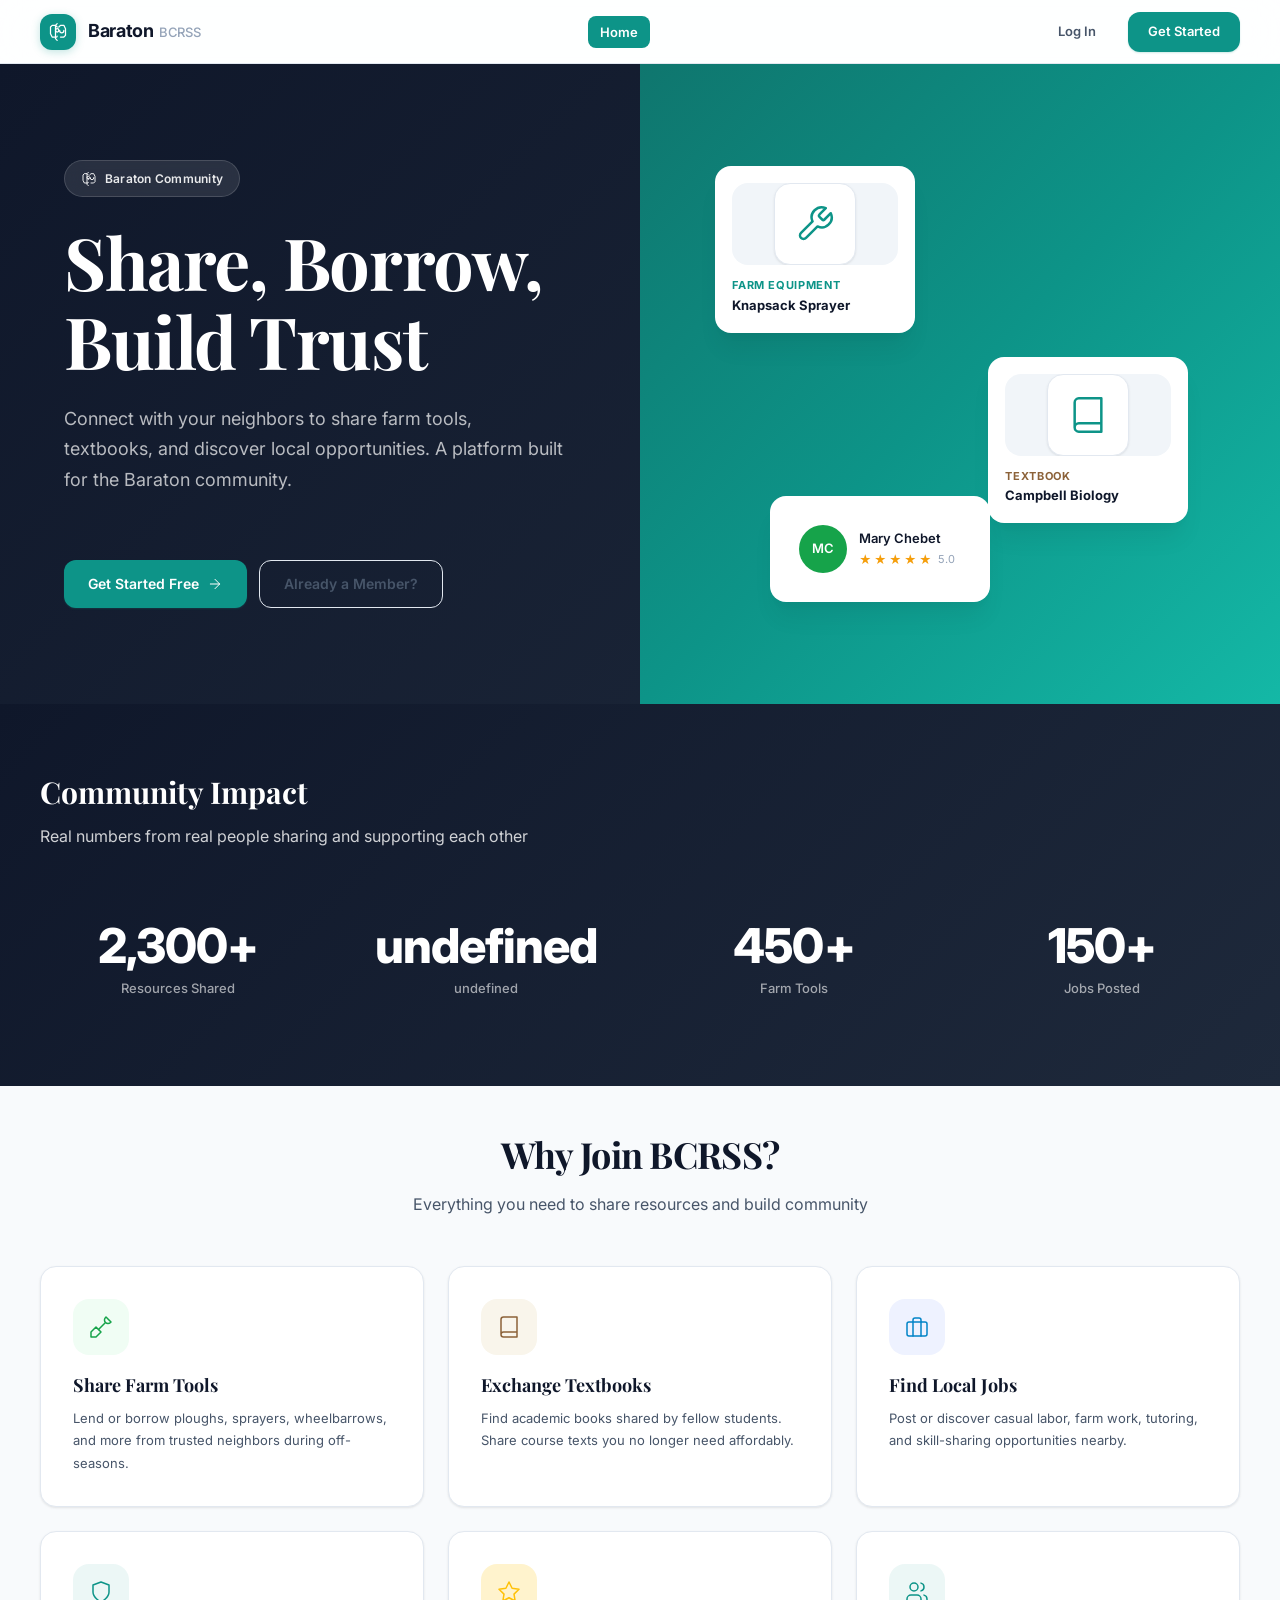
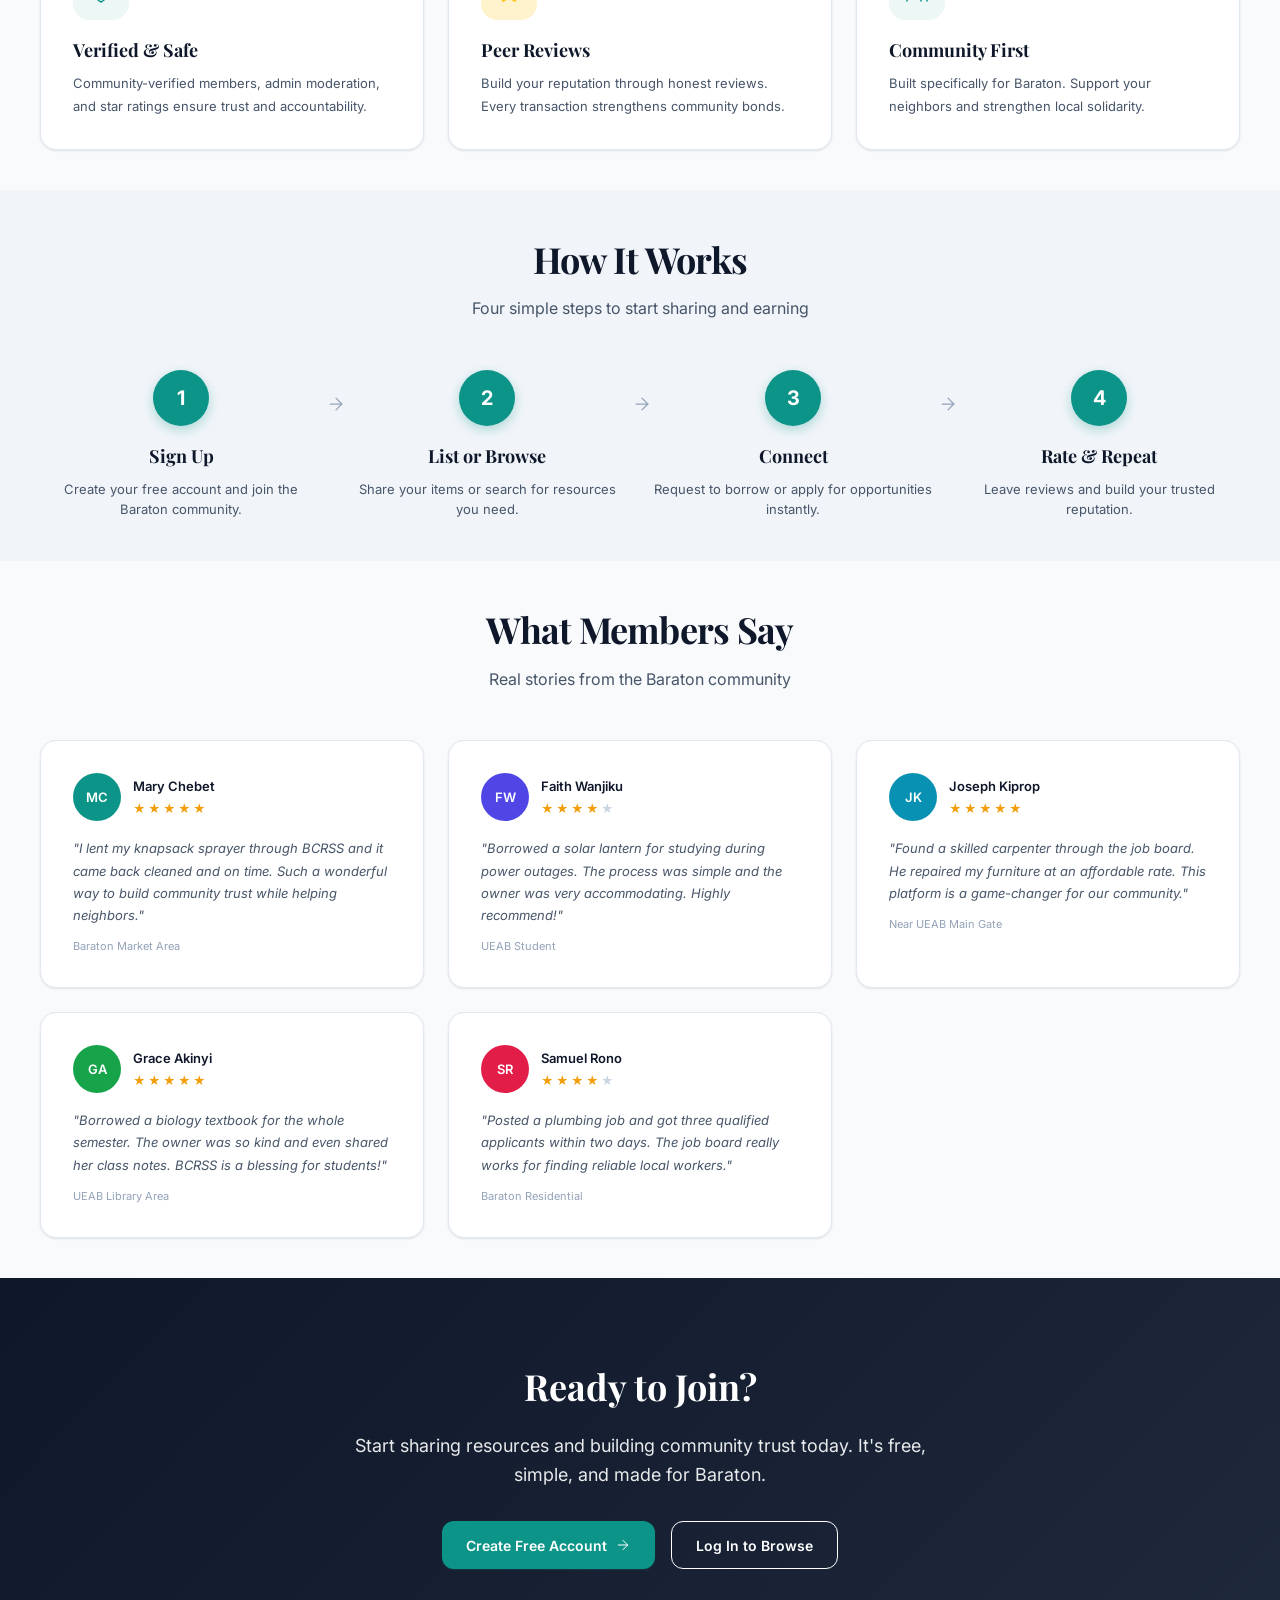
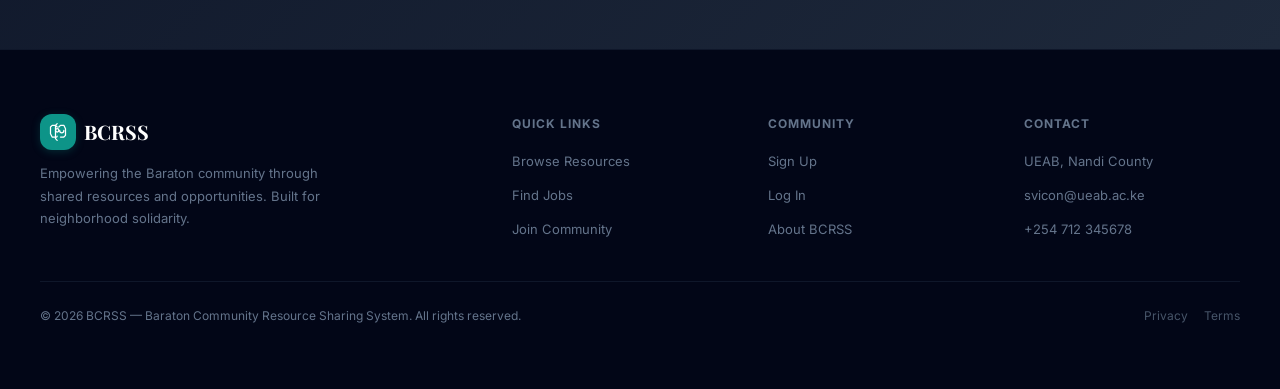
==== commit 542e1d7c: "Remove notification pop up" ====
--- a/frontend/index.html
+++ b/frontend/index.html
@@ -17,6 +17,7 @@
 <body>
   <div id="app"></div>
   <div id="modal-container"></div>
+  <div id="toast-container"></div>
 
   <script src="js/data.js"></script>
   <script src="js/api.js"></script>
--- a/frontend/css/style.css
+++ b/frontend/css/style.css
@@ -12,61 +12,78 @@
 
 /* ---------- Design Tokens ---------- */
 :root {
-  /* Colors */
-  --green-50: #f0f7f2;
-  --green-100: #dceee2;
-  --green-200: #b7dbca;
-  --green-300: #85c2a8;
-  --green-400: #52a682;
-  --green-500: #2c8a5e;
-  --green-600: #1e6d49;
-  --green-700: #15543a;
-  --green-800: #0f3f2c;
-  --green-900: #0a2e20;
-
-  --color-primary: var(--green-600);
-  --color-primary-hover: var(--green-700);
-  --color-primary-active: var(--green-800);
-  --color-primary-light: rgba(30, 109, 73, 0.08);
-  --color-primary-lighter: rgba(30, 109, 73, 0.04);
-  --color-primary-glow: rgba(30, 109, 73, 0.12);
-
-  /* Neutrals */
-  --neutral-50: #fcfbf9;
-  --neutral-100: #f7f6f2;
-  --neutral-150: #f0efea;
-  --neutral-200: #e6e4dd;
-  --neutral-300: #d1cec5;
-  --neutral-400: #a8a49a;
-  --neutral-500: #7e7a72;
-  --neutral-600: #5c5953;
-  --neutral-700: #3e3c38;
-  --neutral-800: #282724;
-  --neutral-900: #1a1917;
-  --neutral-950: #0e0d0c;
-
-  --color-bg: var(--neutral-50);
+  /* Colors — Modern, clean, trustworthy */
+  --green-50: #f0fdf4;
+  --green-100: #dcfce7;
+  --green-200: #bbf7d0;
+  --green-300: #86efac;
+  --green-400: #4ade80;
+  --green-500: #22c55e;
+  --green-600: #16a34a;
+  --green-700: #15803d;
+  --green-800: #166534;
+  --green-900: #14532d;
+
+  /* Brand — Refined teal/slate */
+  --brand-50: #f0f9ff;
+  --brand-100: #e0f2fe;
+  --brand-200: #bae6fd;
+  --brand-300: #7dd3fc;
+  --brand-400: #38bdf8;
+  --brand-500: #0ea5e9;
+  --brand-600: #0284c7;
+  --brand-700: #0369a1;
+  --brand-800: #075985;
+  --brand-900: #0c4a6e;
+
+  --pistel-blue: #0f172a;
+  --sky-blue: #f8fafc;
+  --ink-black: #020617;
+
+  --color-primary: #0d9488;
+  --color-primary-hover: #0f766e;
+  --color-primary-active: #115e59;
+  --color-primary-light: rgba(13, 148, 136, 0.08);
+  --color-primary-lighter: rgba(13, 148, 136, 0.04);
+  --color-primary-glow: rgba(13, 148, 136, 0.15);
+
+  /* Neutrals — Warm slate */
+  --neutral-50: #f8fafc;
+  --neutral-100: #f1f5f9;
+  --neutral-150: #e2e8f0;
+  --neutral-200: #cbd5e1;
+  --neutral-300: #94a3b8;
+  --neutral-400: #64748b;
+  --neutral-500: #475569;
+  --neutral-600: #334155;
+  --neutral-700: #1e293b;
+  --neutral-800: #0f172a;
+  --neutral-900: #020617;
+  --neutral-950: #020617;
+
+  --color-bg: #f8fafc;
   --color-surface: #ffffff;
-  --color-text: var(--neutral-900);
-  --color-text-secondary: var(--neutral-600);
-  --color-text-tertiary: var(--neutral-400);
-  --color-border: var(--neutral-200);
-  --color-border-light: var(--neutral-150);
-  --color-border-subtle: rgba(230, 228, 221, 0.5);
+  --color-text: #0f172a;
+  --color-text-secondary: #475569;
+  --color-text-tertiary: #94a3b8;
+  --color-border: #e2e8f0;
+  --color-border-light: #f1f5f9;
+  --color-border-subtle: #f1f5f9;
 
   /* Semantic */
-  --color-success: var(--green-600);
-  --color-success-bg: #edf7f2;
-  --color-warning: #b8860b;
-  --color-warning-bg: #fefae8;
-  --color-error: #c2410c;
-  --color-error-bg: #fef5f0;
-  --color-info: #4f46e5;
-  --color-info-bg: #eef2ff;
+  --color-success: #16a34a;
+  --color-success-bg: #f0fdf4;
+  --color-warning: #d97706;
+  --color-warning-bg: #fffbeb;
+  --color-error: #dc2626;
+  --color-error-bg: #fef2f2;
+  --color-info: #0284c7;
+  --color-info-bg: #f0f9ff;
 
   /* Typography */
   --font-serif: 'Playfair Display', Georgia, 'Times New Roman', serif;
   --font-sans: 'Inter', -apple-system, BlinkMacSystemFont, 'Segoe UI', system-ui, sans-serif;
+  --font-display: var(--font-sans);
 
   /* Font sizes — 14px base */
   --fs-xs: 0.75rem;    /* 12px */
@@ -97,36 +114,38 @@
   --space-20: 5rem;     /* 80px */
   --space-24: 6rem;     /* 96px */
 
-  /* Border radius */
-  --radius-sm: 6px;
-  --radius-md: 10px;
+  /* Border radius — Modern rounded */
+  --radius-sm: 8px;
+  --radius-md: 12px;
   --radius-lg: 16px;
   --radius-xl: 20px;
   --radius-2xl: 24px;
   --radius-3xl: 32px;
   --radius-full: 9999px;
 
-  /* Shadows — minimal and elegant */
-  --shadow-sm: 0 1px 2px rgba(0, 0, 0, 0.04);
-  --shadow-md: 0 2px 8px rgba(0, 0, 0, 0.06), 0 1px 2px rgba(0, 0, 0, 0.03);
-  --shadow-lg: 0 4px 16px rgba(0, 0, 0, 0.06), 0 2px 4px rgba(0, 0, 0, 0.03);
-  --shadow-xl: 0 8px 32px rgba(0, 0, 0, 0.08), 0 2px 8px rgba(0, 0, 0, 0.04);
-  --shadow-card: 0 1px 3px rgba(0, 0, 0, 0.04), 0 0 0 1px rgba(0, 0, 0, 0.02);
-  --shadow-card-hover: 0 4px 16px rgba(0, 0, 0, 0.08), 0 1px 4px rgba(0, 0, 0, 0.04);
+  /* Shadows — Soft, modern elevation */
+  --shadow-xs: 0 1px 2px rgba(0, 0, 0, 0.04);
+  --shadow-sm: 0 1px 3px rgba(0, 0, 0, 0.06), 0 1px 2px rgba(0, 0, 0, 0.04);
+  --shadow-md: 0 4px 6px -1px rgba(0, 0, 0, 0.06), 0 2px 4px -2px rgba(0, 0, 0, 0.04);
+  --shadow-lg: 0 10px 15px -3px rgba(0, 0, 0, 0.06), 0 4px 6px -4px rgba(0, 0, 0, 0.04);
+  --shadow-xl: 0 20px 25px -5px rgba(0, 0, 0, 0.06), 0 8px 10px -6px rgba(0, 0, 0, 0.04);
+  --shadow-2xl: 0 25px 50px -12px rgba(0, 0, 0, 0.15);
+  --shadow-card: 0 1px 3px rgba(0, 0, 0, 0.06), 0 0 0 1px rgba(0, 0, 0, 0.04);
+  --shadow-card-hover: 0 10px 25px -5px rgba(0, 0, 0, 0.08), 0 0 0 1px rgba(0, 0, 0, 0.06);
 
   /* Transitions */
   --ease-out: cubic-bezier(0.16, 1, 0.3, 1);
   --ease-in-out: cubic-bezier(0.65, 0, 0.35, 1);
   --ease-spring: cubic-bezier(0.34, 1.56, 0.64, 1);
   --duration-fast: 150ms;
-  --duration-normal: 250ms;
-  --duration-slow: 400ms;
+  --duration-normal: 200ms;
+  --duration-slow: 300ms;
 
   /* Layout */
   --container-max: 1280px;
   --container-padding: var(--space-6);
-  --header-height: 72px;
-  --header-height-scrolled: 60px;
+  --header-height: 64px;
+  --header-height-scrolled: 56px;
 }
 
 @media (min-width: 768px) {
@@ -163,6 +182,8 @@
   line-height: 1.6;
   font-size: var(--fs-base);
   min-height: 100vh;
+  -webkit-font-smoothing: antialiased;
+  -moz-osx-font-smoothing: grayscale;
 }
 
 img { max-width: 100%; display: block; }
@@ -346,10 +367,28 @@
 .relative { position: relative; }
 .absolute { position: absolute; }
 
-/* ---------- Sizing ---------- */
-.w-full { width: 100%; }
-.h-full { height: 100%; }
-.min-h-screen { min-height: 100vh; }
+/* ---------- Icon & Utility Sizing ---------- */
+.w-3 { width: 0.75rem; }
+.h-3 { height: 0.75rem; }
+.w-4 { width: 1rem; }
+.h-4 { height: 1rem; }
+.w-5 { width: 1.25rem; }
+.h-5 { height: 1.25rem; }
+.w-6 { width: 1.5rem; }
+.h-6 { height: 1.5rem; }
+.w-8 { width: 2rem; }
+.h-8 { height: 2rem; }
+.w-10 { width: 2.5rem; }
+.h-10 { height: 2.5rem; }
+.w-12 { width: 3rem; }
+.h-12 { height: 3rem; }
+
+/* Ensure SVGs respect their parent's constraints */
+svg.icon, svg[class*="w-"], svg[class*="h-"] {
+  display: inline-block;
+  vertical-align: middle;
+  flex-shrink: 0;
+}
 
 /* ---------- Borders ---------- */
 .rounded-sm { border-radius: var(--radius-sm); }
@@ -385,22 +424,23 @@
    COMPONENTS
    ============================================ ---------- */
 
-/* ---------- Navigation (Glassmorphism) ---------- */
+/* ---------- Navigation ---------- */
 .app-header {
   position: sticky;
   top: 0;
   z-index: 40;
   width: 100%;
-  background: rgba(252, 251, 249, 0.75);
-  backdrop-filter: blur(16px) saturate(1.3);
-  -webkit-backdrop-filter: blur(16px) saturate(1.3);
-  border-bottom: 1px solid var(--color-border-subtle);
-  transition: height var(--duration-slow) var(--ease-out);
+  background: rgba(255, 255, 255, 0.85);
+  backdrop-filter: blur(20px) saturate(1.8);
+  -webkit-backdrop-filter: blur(20px) saturate(1.8);
+  border-bottom: 1px solid var(--color-border);
+  transition: height var(--duration-normal) var(--ease-out), box-shadow var(--duration-normal) var(--ease-out);
   height: var(--header-height);
 }
 
 .app-header.scrolled {
   height: var(--header-height-scrolled);
+  box-shadow: var(--shadow-sm);
 }
 
 .app-header-inner {
@@ -432,6 +472,7 @@
   align-items: center;
   justify-content: center;
   transition: transform var(--duration-normal) var(--ease-spring);
+  box-shadow: 0 2px 8px rgba(13, 148, 136, 0.25);
 }
 
 .logo:hover .logo-icon {
@@ -439,8 +480,8 @@
 }
 
 .logo-text {
-  font-family: var(--font-serif);
-  font-size: var(--fs-xl);
+  font-family: var(--font-sans);
+  font-size: var(--fs-lg);
   font-weight: 700;
   letter-spacing: -0.02em;
   color: var(--color-text);
@@ -474,8 +515,8 @@
 
 .nav-btn {
   position: relative;
-  padding: var(--space-2) var(--space-4);
-  border-radius: var(--radius-md);
+  padding: var(--space-2) var(--space-3);
+  border-radius: var(--radius-sm);
   font-size: var(--fs-sm);
   font-weight: 500;
   border: none;
@@ -490,13 +531,13 @@
 }
 
 .nav-btn:hover {
-  background: var(--color-primary-lighter);
+  background: var(--color-primary-light);
   color: var(--color-text);
 }
 
 .nav-btn.active {
-  background: var(--color-primary-light);
-  color: var(--color-primary);
+  background: var(--color-primary);
+  color: white;
   font-weight: 600;
 }
 
@@ -519,48 +560,57 @@
   align-items: center;
   justify-content: center;
   gap: var(--space-2);
-  padding: var(--space-3) var(--space-5);
+  padding: var(--space-2) var(--space-5);
   border-radius: var(--radius-md);
   font-size: var(--fs-sm);
   font-weight: 600;
   border: none;
-  transition: all var(--duration-fast) var(--ease-out);
+  transition: all var(--duration-normal) var(--ease-out);
   cursor: pointer;
   text-decoration: none;
-  line-height: 1;
+  line-height: 1.4;
   height: 40px;
   white-space: nowrap;
+  position: relative;
 }
 
 .btn:active {
-  transform: scale(0.97);
+  transform: scale(0.98);
+}
+
+.btn:disabled {
+  opacity: 0.5;
+  cursor: not-allowed;
 }
 
 .btn-primary {
   background: var(--color-primary);
   color: white;
-  box-shadow: 0 1px 2px rgba(30, 109, 73, 0.15);
-}
-
-.btn-primary:hover {
+  box-shadow: 0 1px 2px rgba(13, 148, 136, 0.2);
+}
+
+.btn-primary:hover:not(:disabled) {
   background: var(--color-primary-hover);
-  box-shadow: 0 2px 8px rgba(30, 109, 73, 0.2);
+  box-shadow: 0 4px 12px rgba(13, 148, 136, 0.3);
   transform: translateY(-1px);
 }
 
-.btn-primary:active {
-  transform: translateY(0) scale(0.97);
+.btn-primary:active:not(:disabled) {
+  transform: translateY(0);
+  box-shadow: 0 1px 2px rgba(13, 148, 136, 0.2);
 }
 
 .btn-secondary {
-  background: var(--neutral-100);
+  background: var(--color-surface);
   color: var(--color-text);
   border: 1px solid var(--color-border);
-}
-
-.btn-secondary:hover {
-  background: var(--neutral-150);
+  box-shadow: var(--shadow-xs);
+}
+
+.btn-secondary:hover:not(:disabled) {
+  background: var(--neutral-100);
   border-color: var(--neutral-300);
+  box-shadow: var(--shadow-sm);
 }
 
 .btn-outline {
@@ -580,23 +630,23 @@
   color: var(--color-text-secondary);
 }
 
-.btn-ghost:hover {
+.btn-ghost:hover:not(:disabled) {
   background: var(--neutral-100);
   color: var(--color-text);
 }
 
 .btn-sm {
   height: 32px;
-  padding: var(--space-2) var(--space-3);
+  padding: var(--space-1) var(--space-3);
   font-size: var(--fs-xs);
   border-radius: var(--radius-sm);
 }
 
 .btn-lg {
   height: 48px;
-  padding: var(--space-4) var(--space-6);
+  padding: var(--space-3) var(--space-6);
   font-size: var(--fs-base);
-  border-radius: var(--radius-lg);
+  border-radius: var(--radius-md);
 }
 
 .btn-icon {
@@ -615,7 +665,7 @@
   align-items: center;
   gap: var(--space-2);
   height: 40px;
-  padding: 0 var(--space-5);
+  padding: 0 var(--space-4);
   background: var(--color-primary);
   color: white;
   font-size: var(--fs-sm);
@@ -623,18 +673,18 @@
   border: none;
   border-radius: var(--radius-md);
   cursor: pointer;
-  transition: all var(--duration-fast) var(--ease-out);
-  box-shadow: 0 1px 2px rgba(30, 109, 73, 0.15);
+  transition: all var(--duration-normal) var(--ease-out);
+  box-shadow: 0 1px 2px rgba(13, 148, 136, 0.2);
 }
 
 .share-btn:hover {
   background: var(--color-primary-hover);
-  box-shadow: 0 2px 8px rgba(30, 109, 73, 0.2);
+  box-shadow: 0 4px 12px rgba(13, 148, 136, 0.3);
   transform: translateY(-1px);
 }
 
 .share-btn:active {
-  transform: translateY(0) scale(0.97);
+  transform: translateY(0);
 }
 
 /* ---------- Profile / Avatar ---------- */
@@ -657,11 +707,11 @@
 .avatar {
   width: 36px;
   height: 36px;
-  border-radius: 50%;
+  border-radius: var(--radius-full);
   display: flex;
   align-items: center;
   justify-content: center;
-  font-weight: 700;
+  font-weight: 600;
   font-size: var(--fs-sm);
   color: white;
   flex-shrink: 0;
@@ -670,11 +720,11 @@
 .avatar-sm {
   width: 28px;
   height: 28px;
-  border-radius: 50%;
+  border-radius: var(--radius-full);
   display: flex;
   align-items: center;
   justify-content: center;
-  font-weight: 700;
+  font-weight: 600;
   font-size: 11px;
   color: white;
   flex-shrink: 0;
@@ -704,7 +754,7 @@
   right: 0;
   top: 100%;
   margin-top: var(--space-2);
-  width: 280px;
+  width: 260px;
   background: var(--color-surface);
   border: 1px solid var(--color-border);
   border-radius: var(--radius-lg);
@@ -784,9 +834,9 @@
   }
 
   .mobile-drawer {
-    border-top: 1px solid var(--color-border-light);
-    background: rgba(252, 251, 249, 0.98);
-    backdrop-filter: blur(12px);
+    border-top: 1px solid var(--color-border);
+    background: rgba(255, 255, 255, 0.98);
+    backdrop-filter: blur(16px);
     padding: var(--space-4);
     animation: fadeSlideIn 0.15s var(--ease-out);
   }
@@ -798,6 +848,8 @@
   overflow: hidden;
   position: relative;
 }
+
+
 
 .hero-section::before {
   content: '';
@@ -923,6 +975,26 @@
   50% { transform: translateY(-12px); }
 }
 
+@keyframes floatDelayed1 {
+  0%, 100% { transform: rotate(-4deg) translateX(-20px) translateY(-10px); }
+  50% { transform: rotate(-4deg) translateX(-20px) translateY(-18px); }
+}
+
+@keyframes floatDelayed2 {
+  0%, 100% { transform: rotate(3deg) translateX(30px) translateY(40px); }
+  50% { transform: rotate(3deg) translateX(30px) translateY(32px); }
+}
+
+@keyframes floatDelayed3 {
+  0%, 100% { transform: rotate(-2deg) translateX(-10px) translateY(80px); }
+  50% { transform: rotate(-2deg) translateX(-10px) translateY(72px); }
+}
+
+@keyframes floatDelayed4 {
+  0%, 100% { transform: rotate(1deg) translateX(20px) translateY(60px); }
+  50% { transform: rotate(1deg) translateX(20px) translateY(52px); }
+}
+
 /* ---------- Stats Section ---------- */
 .stats-section {
   padding: var(--space-16) 0;
@@ -1127,10 +1199,23 @@
   box-shadow: var(--shadow-card);
 }
 
+/* Add these new rules to constrain icons */
+.resource-card svg {
+  width: 48px;
+  height: 48px;
+  flex-shrink: 0;
+}
+
+.resource-card .icon {
+  width: 48px;
+  height: 48px;
+  flex-shrink: 0;
+}
+
 .resource-card:hover {
   border-color: var(--green-200);
   box-shadow: var(--shadow-card-hover);
-  transform: translateY(-3px);
+  transform: translateY(-4px) scale(1.01);
 }
 
 .resource-card-image {
@@ -1166,10 +1251,23 @@
   box-shadow: var(--shadow-card);
 }
 
+/* Add these new rules to constrain icons */
+.job-card svg {
+  width: 48px;
+  height: 48px;
+  flex-shrink: 0;
+}
+
+.job-card .icon {
+  width: 48px;
+  height: 48px;
+  flex-shrink: 0;
+}
+
 .job-card:hover {
   border-color: var(--green-200);
   box-shadow: var(--shadow-card-hover);
-  transform: translateY(-3px);
+  transform: translateY(-4px) scale(1.01);
 }
 
 /* ---------- Testimonial Cards ---------- */
@@ -1184,7 +1282,7 @@
 
 .testimonial-card:hover {
   box-shadow: var(--shadow-card-hover);
-  transform: translateY(-2px);
+  transform: translateY(-3px) scale(1.005);
 }
 
 /* ---------- Category Tags ---------- */
@@ -1316,6 +1414,12 @@
   border: 1px solid var(--color-border-light);
   box-shadow: var(--shadow-sm);
   margin-bottom: var(--space-8);
+  transition: all var(--duration-normal) var(--ease-out);
+}
+
+.filter-bar:hover {
+  border-color: var(--green-200);
+  box-shadow: var(--shadow-card);
 }
 
 /* ---------- Search Input ---------- */
@@ -1344,15 +1448,24 @@
   outline: none;
   transition: all var(--duration-fast) ease;
   color: var(--color-text);
+  font-weight: 500;
+}
+
+.search-input:hover:not(:focus) {
+  border-color: var(--neutral-300);
+  background: white;
 }
 
 .search-input:focus {
   border-color: var(--color-primary);
   box-shadow: 0 0 0 3px var(--color-primary-glow);
+  background: white;
+  transform: translateY(-1px);
 }
 
 .search-input::placeholder {
   color: var(--color-text-tertiary);
+  font-weight: 400;
 }
 
 /* ---------- Form Elements ---------- */
@@ -1375,15 +1488,24 @@
   outline: none;
   transition: all var(--duration-fast) ease;
   color: var(--color-text);
+  font-weight: 500;
+}
+
+.input-field:hover:not(:focus) {
+  border-color: var(--neutral-300);
+  background: var(--neutral-50);
 }
 
 .input-field:focus {
   border-color: var(--color-primary);
   box-shadow: 0 0 0 3px var(--color-primary-glow);
+  background: var(--color-surface);
+  transform: translateY(-1px);
 }
 
 .input-field::placeholder {
   color: var(--color-text-tertiary);
+  font-weight: 400;
 }
 
 .textarea-field {
@@ -1395,14 +1517,23 @@
   font-size: var(--fs-sm);
   outline: none;
   resize: vertical;
-  min-height: 80px;
+  min-height: 100px;
   transition: all var(--duration-fast) ease;
   color: var(--color-text);
+  font-weight: 500;
+  line-height: 1.6;
+}
+
+.textarea-field:hover:not(:focus) {
+  border-color: var(--neutral-300);
+  background: var(--neutral-50);
 }
 
 .textarea-field:focus {
   border-color: var(--color-primary);
   box-shadow: 0 0 0 3px var(--color-primary-glow);
+  background: var(--color-surface);
+  transform: translateY(-1px);
 }
 
 .select-field {
@@ -1417,6 +1548,7 @@
   outline: none;
   cursor: pointer;
   appearance: none;
+  font-weight: 500;
   background-image: url("data:image/svg+xml,%3Csvg xmlns='http://www.w3.org/2000/svg' viewBox='0 0 24 24' fill='none' stroke='%23888' stroke-width='2' stroke-linecap='round' stroke-linejoin='round'%3E%3Cpolyline points='6 9 12 15 18 9'%3E%3C/polyline%3E%3C/svg%3E");
   background-position: right 12px center;
   background-size: 16px;
@@ -1424,9 +1556,16 @@
   transition: all var(--duration-fast) ease;
 }
 
+.select-field:hover:not(:focus) {
+  border-color: var(--neutral-300);
+  background-color: var(--neutral-50);
+}
+
 .select-field:focus {
   border-color: var(--color-primary);
   box-shadow: 0 0 0 3px var(--color-primary-glow);
+  background-color: var(--color-surface);
+  transform: translateY(-1px);
 }
 
 /* ---------- Modal ---------- */
@@ -1542,11 +1681,13 @@
   border-radius: var(--radius-xl);
   border: 1px solid var(--color-border-light);
   box-shadow: var(--shadow-card);
-  transition: box-shadow var(--duration-normal) var(--ease-out);
+  transition: all var(--duration-normal) var(--ease-out);
 }
 
 .metric-card:hover {
   box-shadow: var(--shadow-card-hover);
+  transform: translateY(-3px) scale(1.01);
+  border-color: var(--green-200);
 }
 
 .metric-icon {
@@ -1557,6 +1698,11 @@
   align-items: center;
   justify-content: center;
   flex-shrink: 0;
+  transition: transform var(--duration-normal) var(--ease-spring);
+}
+
+.metric-card:hover .metric-icon {
+  transform: scale(1.1) rotate(-4deg);
 }
 
 .dashboard-card {
@@ -1587,15 +1733,18 @@
   transition: all var(--duration-fast) ease;
   margin-bottom: -1px;
   font-family: var(--font-sans);
+  position: relative;
 }
 
 .tab-btn:hover {
   color: var(--color-text);
+  border-bottom-color: var(--neutral-300);
 }
 
 .tab-btn.active {
   border-bottom-color: var(--color-primary);
   color: var(--color-primary);
+  font-weight: 700;
 }
 
 .sub-tab-bar {
@@ -1619,11 +1768,14 @@
 .sub-tab-btn:hover {
   background: var(--neutral-100);
   color: var(--color-text);
+  transform: translateY(-1px);
 }
 
 .sub-tab-btn.active {
   background: var(--color-primary-light);
   color: var(--color-primary);
+  font-weight: 700;
+  box-shadow: 0 1px 3px rgba(30, 109, 73, 0.1);
 }
 
 /* ---------- Admin Tab ---------- */
@@ -1681,7 +1833,7 @@
 
 .data-table tbody tr {
   border-bottom: 1px solid var(--color-border-light);
-  transition: background var(--duration-fast) ease;
+  transition: all var(--duration-fast) ease;
 }
 
 .data-table tbody tr:last-child {
@@ -1690,6 +1842,7 @@
 
 .data-table tbody tr:hover {
   background: var(--neutral-50);
+  box-shadow: inset 0 0 0 1px var(--color-border);
 }
 
 .table-container {
@@ -1698,6 +1851,7 @@
   border: 1px solid var(--color-border-light);
   overflow: hidden;
   box-shadow: var(--shadow-card);
+  transition: all var(--duration-normal) var(--ease-out);
 }
 
 /* ---------- Empty State ---------- */
@@ -1708,6 +1862,12 @@
   padding: var(--space-16) var(--space-8);
   text-align: center;
   box-shadow: var(--shadow-card);
+  transition: all var(--duration-normal) var(--ease-out);
+}
+
+.empty-state:hover {
+  border-color: var(--green-200);
+  box-shadow: var(--shadow-card-hover);
 }
 
 /* ---------- Loading States ---------- */
@@ -1893,8 +2053,10 @@
 }
 
 @media (min-width: 1024px) {
+  .lg\:grid-cols-2 { grid-template-columns: repeat(2, 1fr); }
   .lg\:grid-cols-3 { grid-template-columns: repeat(3, 1fr); }
   .lg\:grid-cols-4 { grid-template-columns: repeat(4, 1fr); }
+  .lg\:grid-cols-12 { grid-template-columns: repeat(12, 1fr); }
   .lg\:col-span-3 { grid-column: span 3; }
   .lg\:col-span-4 { grid-column: span 4; }
   .lg\:col-span-8 { grid-column: span 8; }
@@ -1923,3 +2085,603 @@
 .opacity-50 { opacity: 0.5; }
 .no-scrollbar::-webkit-scrollbar { display: none; }
 .no-scrollbar { -ms-overflow-style: none; scrollbar-width: none; }
+
+/* ---------- BCRSS Theme Overrides ---------- */
+body {
+  background: var(--color-bg);
+}
+
+.stats-section,
+.page-section {
+  background: var(--color-bg);
+}
+
+.stat-card,
+.feature-card,
+.resource-card,
+.job-card,
+.testimonial-card,
+.metric-card,
+.dashboard-card,
+.table-container,
+.empty-state,
+.filter-bar,
+.modal-panel,
+.dropdown-menu {
+  background: var(--color-surface);
+  border: 1px solid var(--color-border);
+  border-radius: var(--radius-lg);
+  box-shadow: var(--shadow-sm);
+}
+
+.feature-card:hover,
+.resource-card:hover,
+.job-card:hover,
+.testimonial-card:hover,
+.metric-card:hover,
+.filter-bar:hover {
+  border-color: var(--neutral-300);
+  box-shadow: var(--shadow-md);
+}
+
+.resource-card-image,
+.icon-placeholder {
+  background: var(--neutral-100);
+  color: var(--color-text-tertiary);
+}
+
+.icon-placeholder .icon-circle {
+  background: var(--color-surface);
+  color: var(--color-primary);
+  border: 1px solid var(--color-border);
+}
+
+.cat-tag,
+.badge {
+  border: 1px solid var(--color-border);
+  border-radius: var(--radius-full);
+  background: var(--color-surface);
+  color: var(--color-text-secondary);
+}
+
+.input-field,
+.textarea-field,
+.select-field {
+  background-color: var(--color-surface);
+  border: 1px solid var(--color-border);
+  color: var(--color-text);
+  border-radius: var(--radius-md);
+  transition: border-color var(--duration-fast) ease, box-shadow var(--duration-fast) ease;
+}
+
+.input-field:focus,
+.textarea-field:focus,
+.select-field:focus {
+  border-color: var(--color-primary);
+  box-shadow: 0 0 0 3px var(--color-primary-light);
+  outline: none;
+}
+
+.data-table th {
+  background: var(--neutral-100);
+  color: var(--color-text);
+  font-weight: 600;
+  font-size: var(--fs-xs);
+  text-transform: uppercase;
+  letter-spacing: 0.05em;
+}
+
+.data-table tbody tr:hover {
+  background: var(--neutral-50);
+}
+
+.tab-btn.active,
+.sub-tab-btn.active,
+.admin-tab-btn.active {
+  background: var(--color-primary);
+  color: white;
+  border-color: var(--color-primary);
+}
+
+.modal-backdrop {
+  background: rgba(0, 0, 0, 0.5);
+  backdrop-filter: blur(4px);
+}
+
+.app-footer {
+  background: var(--neutral-900);
+  color: var(--neutral-200);
+}
+
+.footer-desc,
+.footer-links a,
+.footer-bottom,
+.footer-heading {
+  color: var(--neutral-400);
+}
+
+.footer-social a {
+  color: var(--neutral-300);
+  border-color: var(--neutral-700);
+}
+
+/* ---------- LANDING PAGE STYLES ---------- */
+
+/* Hero Section: Split Screen */
+.landing-hero {
+  display: grid;
+  grid-template-columns: 1fr;
+  gap: 0;
+  min-height: 600px;
+  background: linear-gradient(135deg, #0f172a 0%, #1e293b 100%);
+}
+
+@media (min-width: 1024px) {
+  .landing-hero {
+    grid-template-columns: 1fr 1fr;
+    min-height: 640px;
+  }
+}
+
+.landing-hero-left {
+  background: transparent;
+  color: white;
+  display: flex;
+  align-items: center;
+  padding: var(--space-16);
+}
+
+@media (max-width: 1023px) {
+  .landing-hero-left {
+    padding: var(--space-12) var(--space-6);
+    min-height: 400px;
+  }
+}
+
+.landing-hero-right {
+  background: linear-gradient(135deg, #0f766e 0%, #0d9488 50%, #14b8a6 100%);
+  display: flex;
+  align-items: center;
+  justify-content: center;
+  padding: var(--space-12);
+  position: relative;
+  overflow: hidden;
+}
+
+@media (max-width: 1023px) {
+  .landing-hero-right {
+    display: none;
+  }
+}
+
+.landing-badge {
+  display: inline-flex;
+  align-items: center;
+  gap: var(--space-2);
+  padding: var(--space-2) var(--space-4);
+  border-radius: var(--radius-full);
+  background: rgba(255, 255, 255, 0.1);
+  backdrop-filter: blur(8px);
+  color: rgba(255, 255, 255, 0.9);
+  font-weight: 600;
+  font-size: var(--fs-xs);
+  letter-spacing: 0.02em;
+  margin-bottom: var(--space-6);
+  border: 1px solid rgba(255, 255, 255, 0.15);
+}
+
+.landing-hero-title {
+  font-family: var(--font-serif);
+  font-size: var(--fs-5xl);
+  font-weight: 700;
+  color: white;
+  line-height: 1.1;
+  letter-spacing: -0.02em;
+  margin-bottom: var(--space-6);
+}
+
+@media (min-width: 640px) {
+  .landing-hero-title {
+    font-size: var(--fs-6xl);
+  }
+}
+
+.landing-hero-desc {
+  font-size: var(--fs-lg);
+  color: rgba(255, 255, 255, 0.7);
+  line-height: 1.7;
+  max-width: 500px;
+  margin-bottom: var(--space-8);
+}
+
+.landing-hero-visual {
+  position: relative;
+  width: 100%;
+  height: 100%;
+  display: flex;
+  align-items: center;
+  justify-content: center;
+}
+
+.landing-visual-card {
+  position: absolute;
+  background: white;
+  padding: var(--space-4);
+  border-radius: var(--radius-lg);
+  box-shadow: var(--shadow-xl);
+  border: 1px solid rgba(255, 255, 255, 0.2);
+  animation: landingFloat 6s ease-in-out infinite;
+  transition: transform var(--duration-normal) ease;
+}
+
+.landing-visual-card:hover {
+  transform: scale(1.05);
+}
+
+@keyframes landingFloat {
+  0%, 100% { transform: translateY(0px); }
+  50% { transform: translateY(-16px); }
+}
+
+.landing-visual-card:nth-child(1) {
+  width: 200px;
+  top: 10%;
+  left: 5%;
+  animation-delay: 0s;
+}
+
+.landing-visual-card:nth-child(2) {
+  width: 200px;
+  top: 45%;
+  right: 8%;
+  animation-delay: 0.6s;
+}
+
+.landing-visual-card:nth-child(3) {
+  width: 220px;
+  bottom: 10%;
+  left: 15%;
+  animation-delay: 1.2s;
+}
+
+/* Impact Section: Dark Stats */
+.landing-impact {
+  background: linear-gradient(135deg, #0f172a 0%, #1e293b 100%);
+  padding: var(--space-16) 0;
+}
+
+.landing-impact-header {
+  margin-bottom: var(--space-12);
+}
+
+.landing-stats-grid {
+  display: grid;
+  grid-template-columns: repeat(2, 1fr);
+  gap: var(--space-8);
+}
+
+@media (min-width: 640px) {
+  .landing-stats-grid {
+    grid-template-columns: repeat(4, 1fr);
+  }
+}
+
+.landing-stat-card {
+  text-align: center;
+  padding: var(--space-6);
+}
+
+.landing-stat-number {
+  font-family: var(--font-sans);
+  font-size: var(--fs-5xl);
+  font-weight: 800;
+  color: white;
+  line-height: 1;
+  margin-bottom: var(--space-2);
+  letter-spacing: -0.02em;
+}
+
+.landing-stat-label {
+  font-size: var(--fs-sm);
+  color: rgba(255, 255, 255, 0.6);
+  font-weight: 500;
+}
+
+/* Value Proposition Grid */
+.landing-value-grid {
+  display: grid;
+  grid-template-columns: 1fr;
+  gap: var(--space-6);
+}
+
+@media (min-width: 640px) {
+  .landing-value-grid {
+    grid-template-columns: repeat(2, 1fr);
+  }
+}
+
+@media (min-width: 1024px) {
+  .landing-value-grid {
+    grid-template-columns: repeat(3, 1fr);
+  }
+}
+
+.landing-value-card {
+  background: var(--color-surface);
+  border: 1px solid var(--color-border);
+  border-radius: var(--radius-lg);
+  padding: var(--space-8);
+  transition: all var(--duration-normal) ease;
+  box-shadow: var(--shadow-sm);
+}
+
+.landing-value-card:hover {
+  border-color: var(--color-primary);
+  box-shadow: var(--shadow-lg);
+  transform: translateY(-4px);
+}
+
+.landing-value-icon {
+  width: 56px;
+  height: 56px;
+  border-radius: var(--radius-lg);
+  display: flex;
+  align-items: center;
+  justify-content: center;
+  margin-bottom: var(--space-4);
+}
+
+/* Timeline */
+.landing-timeline {
+  display: grid;
+  grid-template-columns: 1fr;
+  gap: var(--space-6);
+  position: relative;
+}
+
+@media (min-width: 768px) {
+  .landing-timeline {
+    grid-template-columns: repeat(2, 1fr);
+  }
+}
+
+@media (min-width: 1024px) {
+  .landing-timeline {
+    grid-template-columns: repeat(4, 1fr);
+  }
+}
+
+.landing-timeline-item {
+  display: flex;
+  flex-direction: column;
+  align-items: center;
+  text-align: center;
+  position: relative;
+}
+
+.landing-timeline-number {
+  width: 56px;
+  height: 56px;
+  border-radius: var(--radius-full);
+  background: var(--color-primary);
+  color: white;
+  border: none;
+  display: flex;
+  align-items: center;
+  justify-content: center;
+  font-family: var(--font-sans);
+  font-size: var(--fs-xl);
+  font-weight: 700;
+  margin-bottom: var(--space-4);
+  box-shadow: 0 4px 12px rgba(13, 148, 136, 0.3);
+}
+
+.landing-timeline-content {
+  flex: 1;
+}
+
+.landing-timeline-arrow {
+  position: absolute;
+  right: -24px;
+  top: 24px;
+  color: var(--neutral-300);
+  display: none;
+}
+
+@media (min-width: 768px) {
+  .landing-timeline-arrow {
+    display: flex;
+  }
+}
+
+@media (min-width: 1024px) {
+  .landing-timeline-item:nth-child(4) .landing-timeline-arrow {
+    display: none;
+  }
+}
+
+/* CTA Section */
+.landing-cta {
+  background: linear-gradient(135deg, #0f172a 0%, #1e293b 100%);
+  padding: var(--space-20) 0;
+}
+
+/* Responsive adjustments */
+@media (max-width: 640px) {
+  .landing-hero {
+    min-height: auto;
+  }
+
+  .landing-hero-left {
+    padding: var(--space-8) var(--space-4);
+    min-height: auto;
+  }
+  
+  .landing-hero-title {
+    font-size: var(--fs-4xl);
+  }
+  
+  .landing-hero-desc {
+    font-size: var(--fs-base);
+  }
+
+  .landing-cta {
+    padding: var(--space-12) 0;
+  }
+}
+
+/* ---------- AUTHENTICATED HOMEPAGE STYLES ---------- */
+
+.home-action-card {
+  display: flex;
+  align-items: center;
+  gap: var(--space-4);
+  background: var(--color-surface);
+  padding: var(--space-5);
+  border-radius: var(--radius-lg);
+  border: 1px solid var(--color-border);
+  cursor: pointer;
+  transition: all var(--duration-normal) ease;
+  box-shadow: var(--shadow-sm);
+}
+
+.home-action-card:hover {
+  border-color: var(--color-primary);
+  box-shadow: var(--shadow-md);
+  transform: translateY(-2px);
+}
+
+.home-action-icon {
+  width: 48px;
+  height: 48px;
+  border-radius: var(--radius-md);
+  display: flex;
+  align-items: center;
+  justify-content: center;
+  flex-shrink: 0;
+}
+
+.home-sidebar-job {
+  background: var(--color-surface);
+  padding: var(--space-4);
+  border-radius: var(--radius-md);
+  border: 1px solid var(--color-border);
+  cursor: pointer;
+  transition: all var(--duration-fast) ease;
+}
+
+.home-sidebar-job:hover {
+  border-color: var(--color-primary);
+  box-shadow: var(--shadow-sm);
+}
+
+/* ---------- Toast Notifications ---------- */
+#toast-container {
+  position: fixed;
+  top: var(--space-6);
+  right: var(--space-6);
+  z-index: 9999;
+  display: flex;
+  flex-direction: column;
+  gap: var(--space-3);
+  pointer-events: none;
+}
+
+@media (max-width: 767px) {
+  #toast-container {
+    top: var(--space-4);
+    right: var(--space-4);
+    left: var(--space-4);
+  }
+}
+
+.toast {
+  display: flex;
+  align-items: center;
+  gap: var(--space-3);
+  padding: var(--space-3) var(--space-5);
+  background: var(--color-surface);
+  border-radius: var(--radius-md);
+  box-shadow: var(--shadow-lg);
+  border: 1px solid var(--color-border);
+  font-size: var(--fs-sm);
+  font-weight: 500;
+  color: var(--color-text);
+  pointer-events: auto;
+  animation: toastIn 0.3s var(--ease-out);
+  max-width: 420px;
+}
+
+.toast.toast-exit {
+  animation: toastOut 0.25s var(--ease-out) forwards;
+}
+
+.toast-success {
+  border-left: 3px solid var(--color-success);
+}
+
+.toast-error {
+  border-left: 3px solid var(--color-error);
+}
+
+.toast-info {
+  border-left: 3px solid var(--color-info);
+}
+
+.toast-icon {
+  flex-shrink: 0;
+  width: 20px;
+  height: 20px;
+}
+
+.toast-success .toast-icon { color: var(--color-success); }
+.toast-error .toast-icon { color: var(--color-error); }
+.toast-info .toast-icon { color: var(--color-info); }
+
+.toast-message {
+  flex: 1;
+  line-height: 1.4;
+}
+
+.toast-close {
+  flex-shrink: 0;
+  width: 24px;
+  height: 24px;
+  display: flex;
+  align-items: center;
+  justify-content: center;
+  border: none;
+  background: transparent;
+  color: var(--color-text-tertiary);
+  border-radius: var(--radius-sm);
+  cursor: pointer;
+  transition: all var(--duration-fast) ease;
+  font-size: 16px;
+}
+
+.toast-close:hover {
+  background: var(--neutral-100);
+  color: var(--color-text);
+}
+
+@keyframes toastIn {
+  from {
+    opacity: 0;
+    transform: translateX(40px) scale(0.96);
+  }
+  to {
+    opacity: 1;
+    transform: translateX(0) scale(1);
+  }
+}
+
+@keyframes toastOut {
+  from {
+    opacity: 1;
+    transform: translateX(0) scale(1);
+  }
+  to {
+    opacity: 0;
+    transform: translateX(40px) scale(0.96);
+  }
+}
